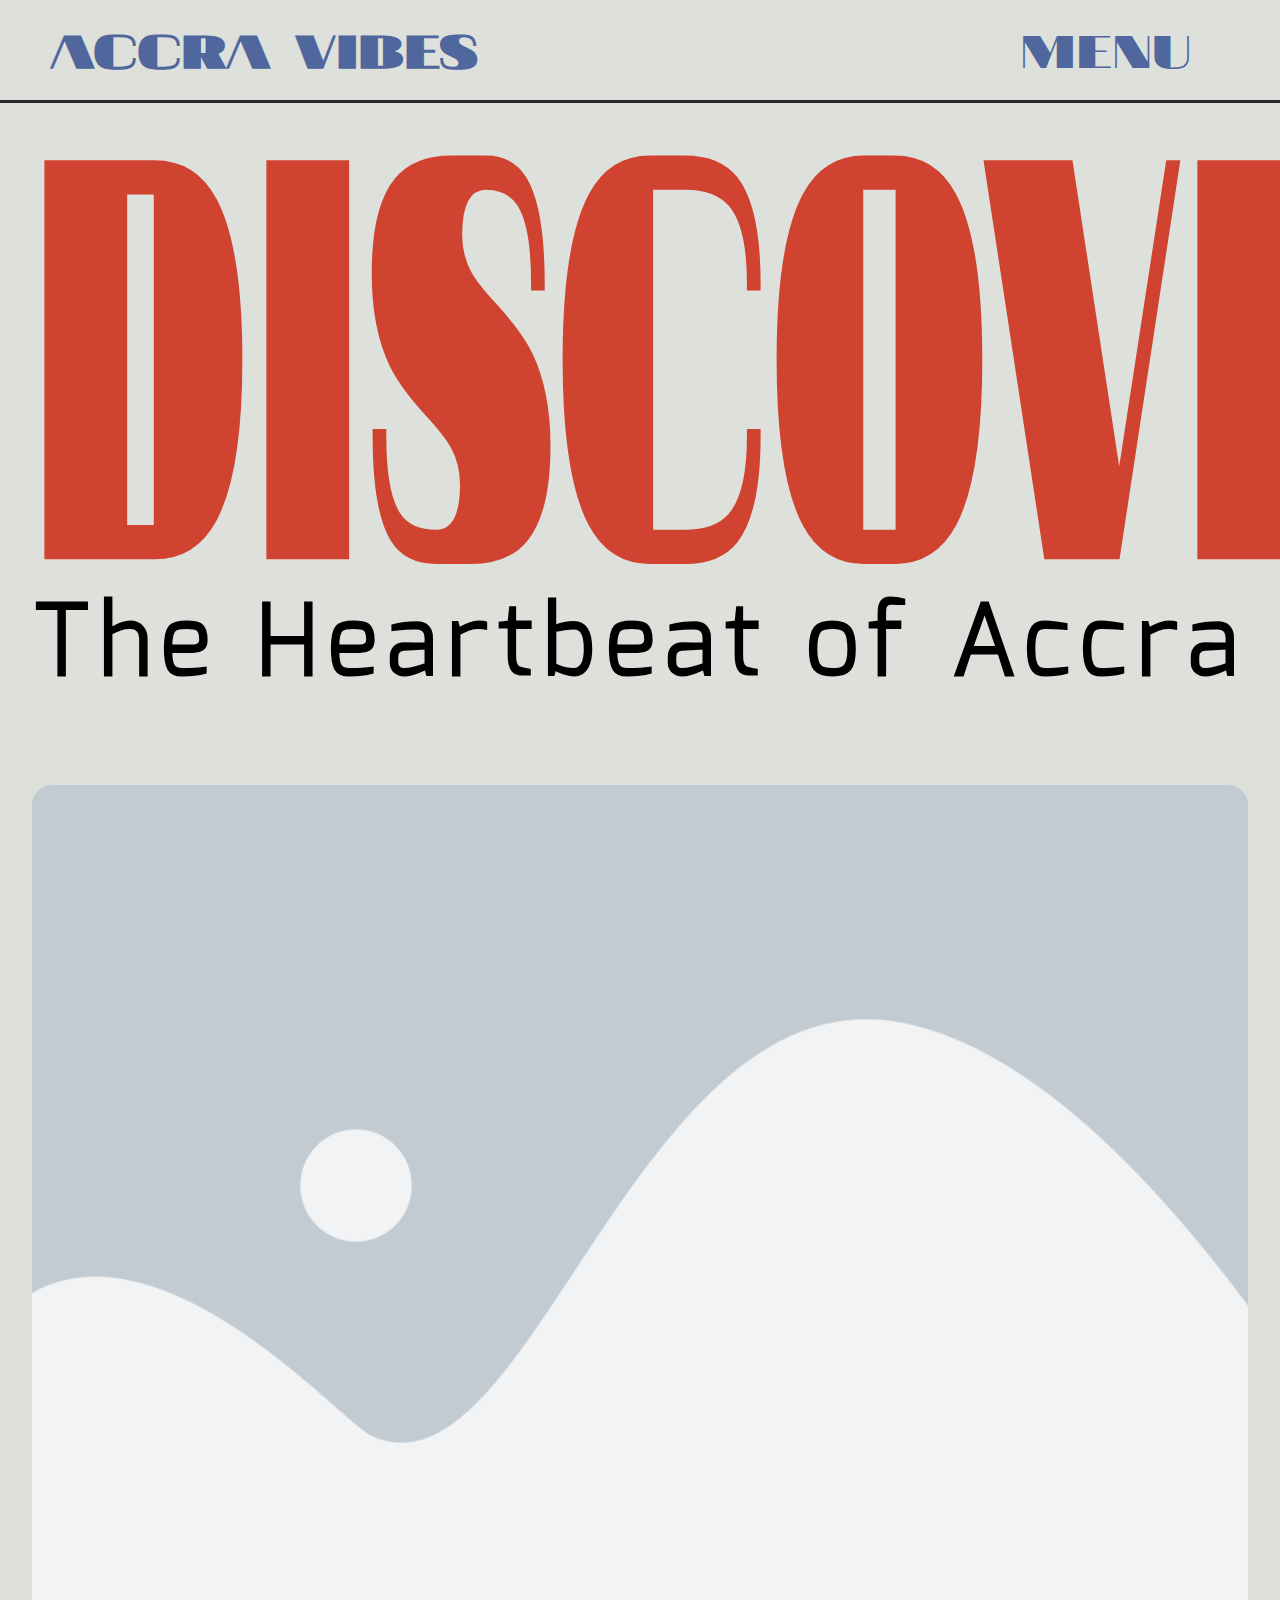
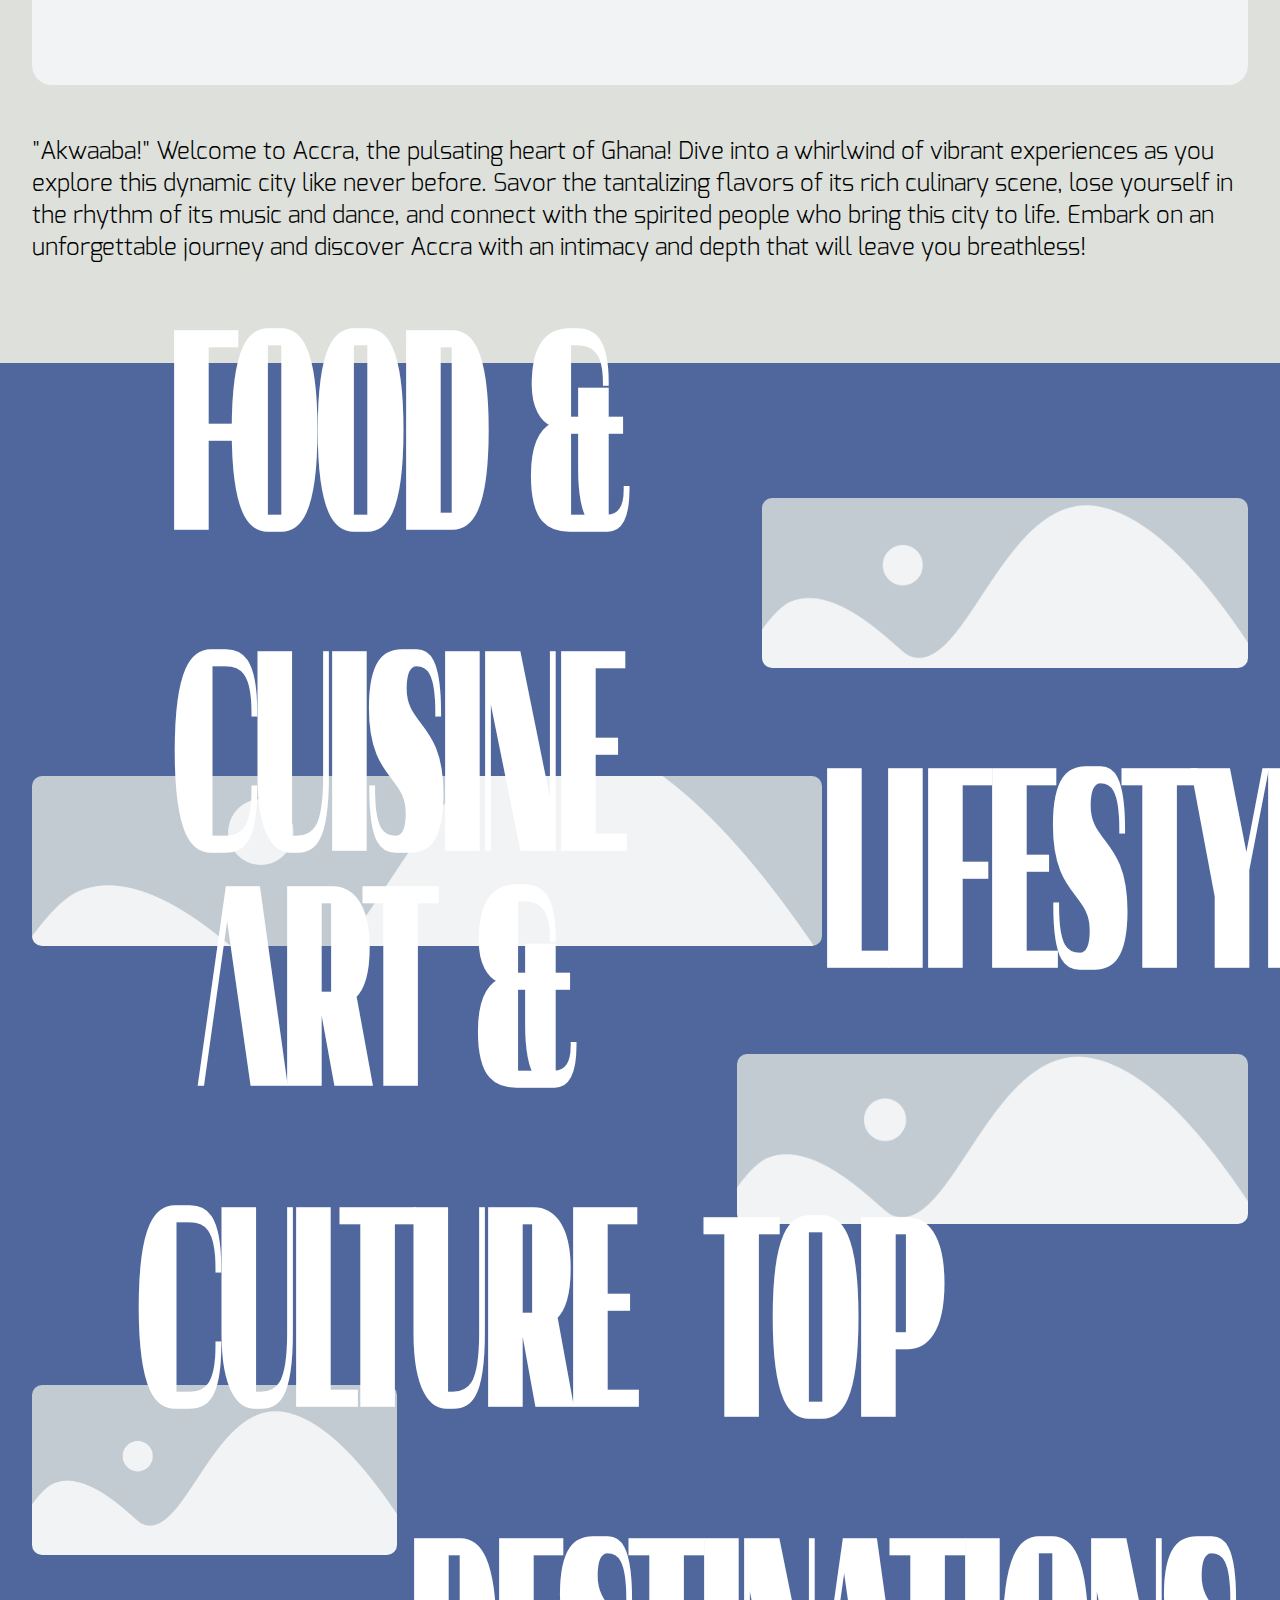
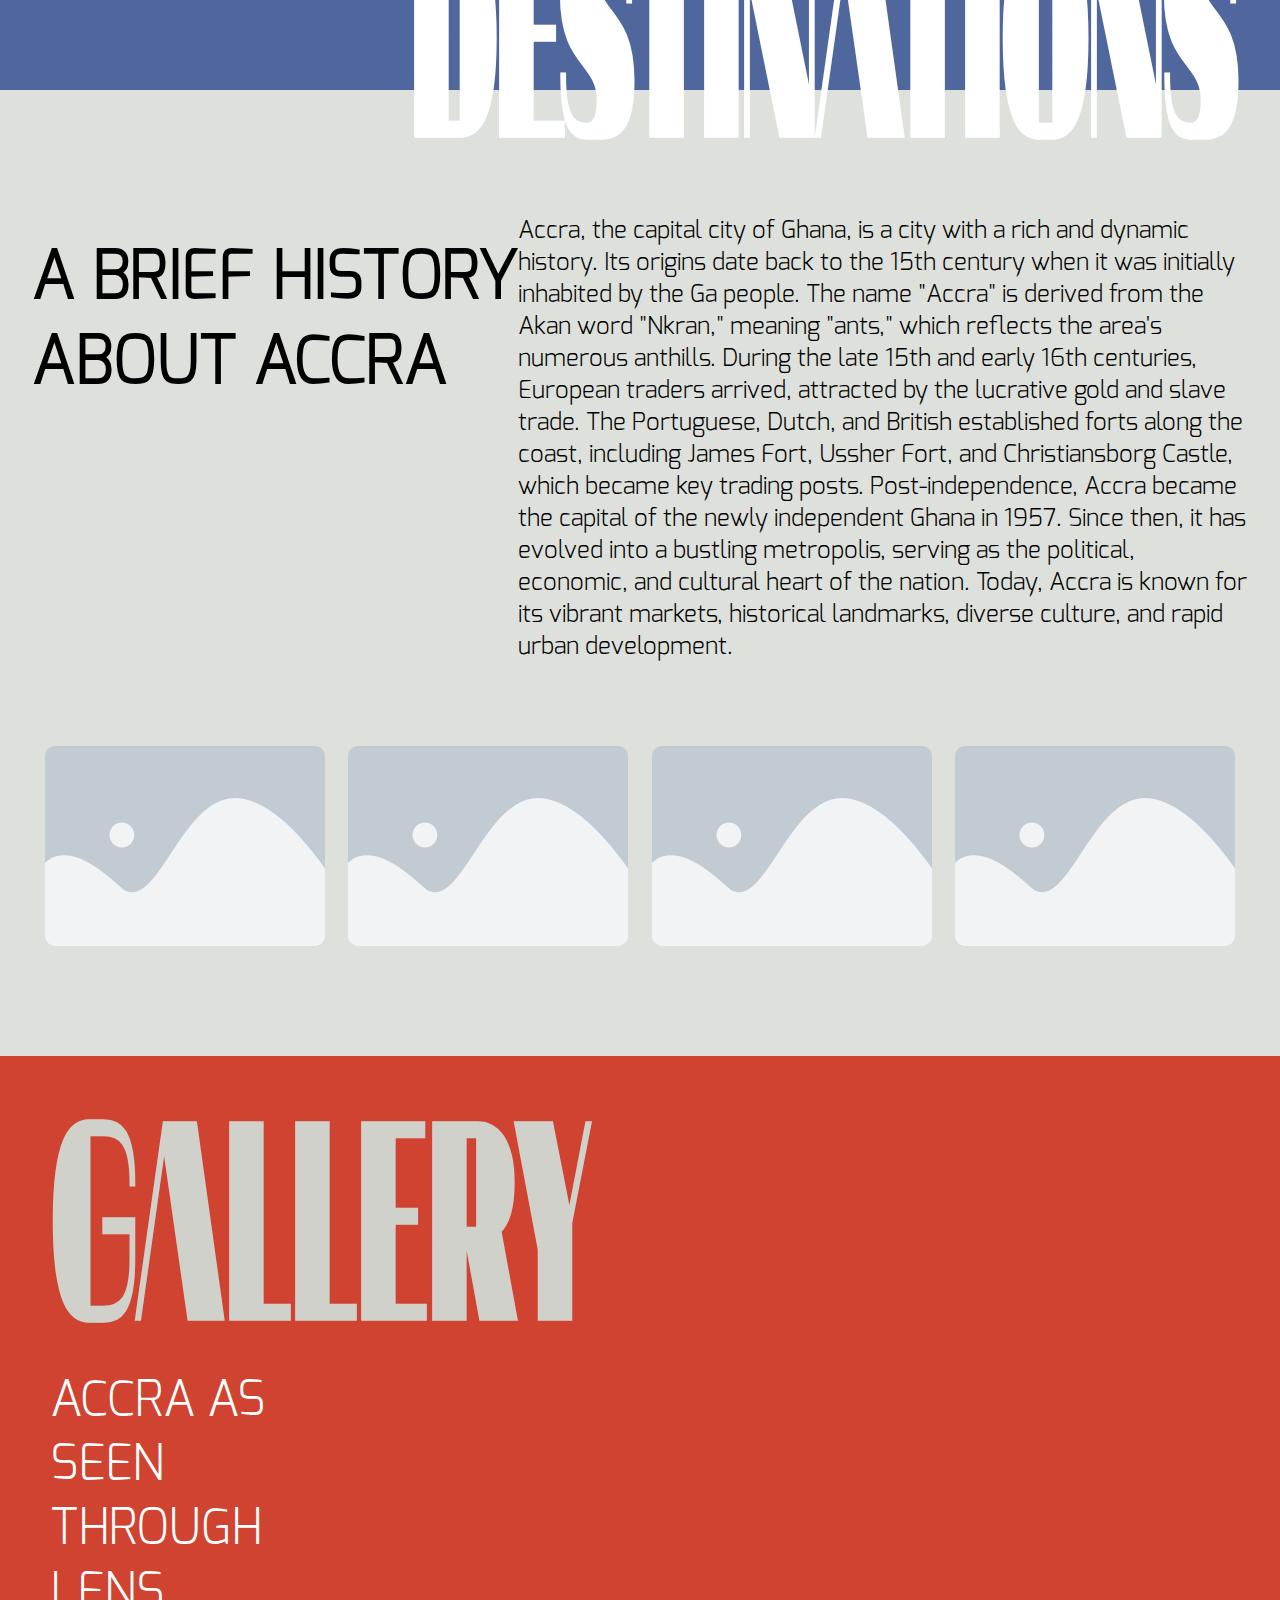
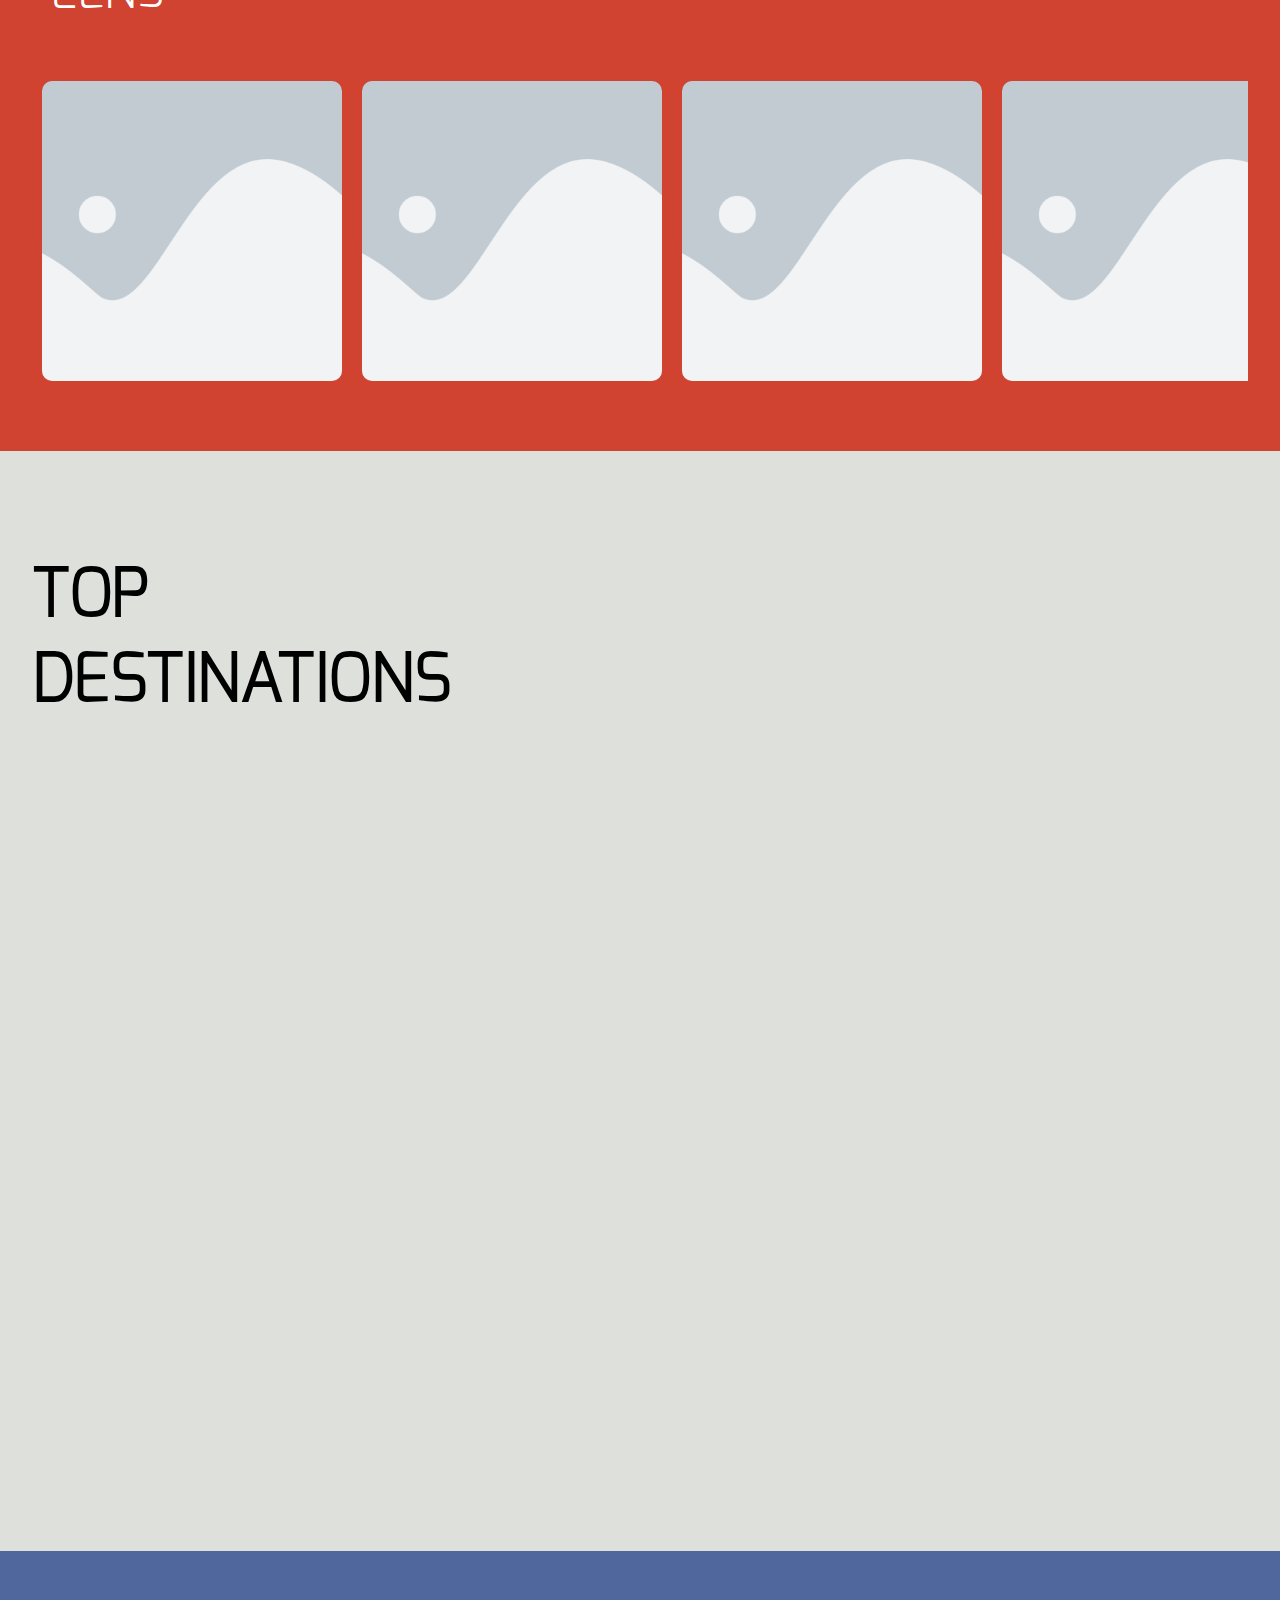
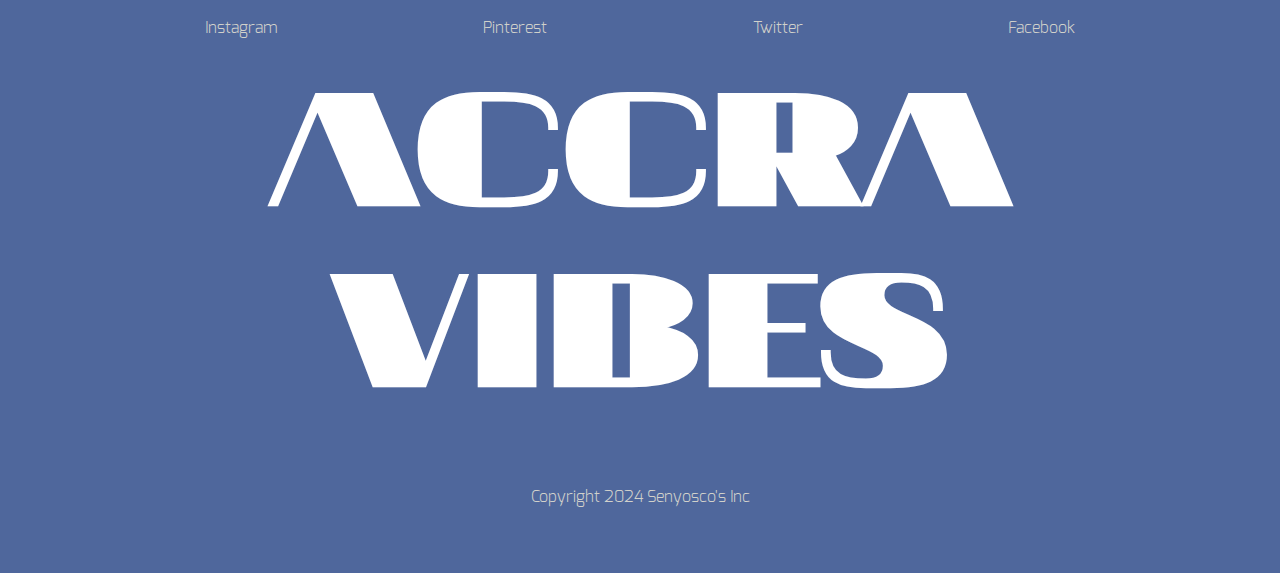
==== index.html @ 85231549 "Update index.html" ====
<!DOCTYPE html>
<html lang="en">
<head>
    <meta charset="UTF-8">
    <meta name="viewport" content="width=device-width, initial-scale=1.0">
    <!--Jquery CDN-->
    <script src="https://ajax.googleapis.com/ajax/libs/jquery/3.7.1/jquery.min.js"></script>
    <!--Flaticon CDN-->
    <link rel='stylesheet' href='https://cdn-uicons.flaticon.com/2.1.0/uicons-regular-straight/css/uicons-regular-straight.css'>
    <!--Stylesheet-->
    <link rel="stylesheet" href="stylesheet.css">
    <title>ACCRA VIBES</title>
</head>
<body>

    
    <!--Drop down menu-->
    <div id="menu">
        <button class="close-button" id="cancel"><i class="fi fi-rs-cross"></i></button>
        <button class="navigation">Home</button>
        <a href="explore.html"><button class="navigation">Explore</button></a>
        <button class="navigation">About</button>
        <button class="navigation">Contact</button>
    </div>

    <!--Jquery for drop down menu-->
    <script>
        $(document).ready(function() {
            $("#nav-button").click(
                function () {
                    $("#menu").slideDown(1000); // or toggle() if you prefer
                }
            );

            $("#cancel").click(
                function () {
                    $("#menu").slideUp(1000); // or toggle() if you prefer
                }
            );
        });
    </script>

<nav>
    <h1 class="logo">ACCRA VIBES</h1>
    <button class="nav-right" id="nav-button">MENU</button>
</nav>
<div class="hero">
    <h1 class="huge-text">DISCOVER</h1>
    <h2 class="semi-huge-text">The Heartbeat of Accra</h2>
    <div class="hero-img"></div>
    <div class="hero-text">
            <p class="subtitle">"Akwaaba!" Welcome to Accra, the pulsating heart of Ghana! Dive into a whirlwind of vibrant experiences as you explore this dynamic city like never before. Savor the tantalizing flavors of its rich culinary scene, lose yourself in the rhythm of its music and dance, and connect with the spirited people who bring this city to life. Embark on an unforgettable journey and discover Accra with an intimacy and depth that will leave you breathless!</p>
        </div>
    </div>

    <div class="explore">
        <div class="explore-row row-1">
            <h1 class="explore-huge-text">FOOD & CUISINE</h1> <img class="explore-img" src="placeholder.png">
        </div>
        <div class="explore-row row-2">
            <img class="explore-img" src="placeholder.png"> <h1 class="explore-huge-text">LIFESTYLE</h1>
        </div>
        <div class="explore-row row-3">
            <h1 class="explore-huge-text">ART & CULTURE</h1> <img class="explore-img" src="placeholder.png">
        </div>
        <div class="explore-row row-4">
            <img class="explore-img" src="placeholder.png"> <h1 class="explore-huge-text">TOP DESTINATIONS</h1> 
        </div>
    </div>

    <div class="history">
        <div class="history-text">
            <h1 class="heading">A BRIEF HISTORY ABOUT ACCRA</h1>
            <p class="subtitle">
                Accra, the capital city of Ghana, is a city with a rich 
                and dynamic history. Its origins date back to the 15th 
                century when it was initially inhabited by the Ga people. 
                The name "Accra" is derived from the Akan word "Nkran," 
                meaning "ants," which reflects the area's numerous anthills. 
                During the late 15th and early 16th centuries, European traders 
                arrived, attracted by the lucrative gold and slave trade. 
                The Portuguese, Dutch, and British established forts along 
                the coast, including James Fort, Ussher Fort, and Christiansborg 
                Castle, which became key trading posts. Post-independence, Accra 
                became the capital of the newly independent Ghana in 1957. Since 
                then, it has evolved into a bustling metropolis, serving as the 
                political, economic, and cultural heart of the nation. Today, 
                Accra is known for its vibrant markets, historical landmarks, 
                diverse culture, and rapid urban development.
            </p>
        </div>
        <div class="history-images">
            <img class="history-img" src="placeholder.png" alt="" data-aos="flip-left" data-aos-duration="1000">
            <img class="history-img" src="placeholder.png" alt="" data-aos="flip-left" data-aos-duration="2000">
            <img class="history-img" src="placeholder.png" alt="" data-aos="flip-left" data-aos-duration="2300">
            <img class="history-img" src="placeholder.png" alt="" data-aos="flip-left" data-aos-duration="2300">
        </div>
    </div>

   <div class="views">
        <h1 class="views-heading">GALLERY</h1>
        <p class="views-paragraph">ACCRA AS SEEN THROUGH LENS</p>
        <div class="gallery">
            <img src="placeholder.png" alt="">
            <img src="placeholder.png" alt="">
            <img src="placeholder.png" alt="">
            <img src="placeholder.png" alt="">
            <img src="placeholder.png" alt="">
            <img src="placeholder.png" alt="">
        </div>
    </div>

    <div class="destination-map">
        <h1 class="heading">TOP DESTINATIONS</h1>
        <div class="map">
            <iframe src="https://www.google.com/maps/d/u/0/embed?mid=1TTNLcLi59_zETh626_qP_9jJ_M2Rg9w&ehbc=2E312F&noprof=1" width="640" height="480"></iframe>
        </div>
   </div>

   <footer data-aos="fade-up" data-aos-duration="1500">
    <div class="footer-cluster">
        <p data-aos="fade-up" data-aos-duration="2000">Instagram</p>
        <p data-aos="fade-up" data-aos-duration="2500">Pinterest</p>
        <p data-aos="fade-up" data-aos-duration="3000">Twitter</p>
        <p data-aos="fade-up" data-aos-duration="3500">Facebook</p>
    </div>
    <h1 class="bold-text" data-aos="fade-up" data-aos-duration="1500">ACCRA VIBES</h1>
    <p class="rights">Copyright 2024 Senyosco's Inc</p>
</footer>
    
</body>
</html>
---- stylesheet.css ----
/*Scrollbar styling*/
body::-webkit-scrollbar {width: 15px; cursor: url("Images/hand-cursor.png"), auto;}
body::-webkit-scrollbar-track {background: none;}
body::-webkit-scrollbar-thumb {background: rgb(207, 67, 48); border-radius: 15px; border: none;}
body::-webkit-scrollbar-thumb:hover {background: rgb(40, 40, 40); border: none;}

/*Fonts*/
@font-face {font-family: "20db"; src: url("20db.otf");}
@font-face {font-family: "Exo-light"; src: url("Exo-Light.otf");}
@font-face {font-family: "Exo-extra-bold"; src: url("Exo-ExtraBold.otf");}

/*Media query for device max-width of 600px (Mobile devices)*/
@media screen and (max-width: 600px) {
    nav{
        height: 50px;
    }
    .nav-left, .nav-right{
        height: 40px;
        width: 100px;
        margin: 0px 20px;
        font-size: 1.5rem;
    }

    #menu{
        padding-top: 40%;
    }
    .close-button{
        font-size: 2rem;
    }
    .navigation{
        font-size: 3rem;
    }
    
    .huge-text{
        font-size: 2.8rem;
        margin: 100px auto;
        letter-spacing: -5px;
        transform: scaleY(5); /* Stretch vertically by 2 times */
        transform-origin: center; /* Keep transformation centered */
    }
    .hero-img{
        height: 400px;
    }
    .title{
        font-size: 3rem;
    }
    .subtitle{
        font-size: 1.2rem;
    }

    .heading{
        font-size: 2rem;
    }

    .explore-huge-text{
        font-size: 2rem;
        letter-spacing: -5px;
        transform: scaleY(1.5); /* Stretch vertically by 2 times */
        transform-origin: center; /* Keep transformation centered */
    }
    .row-1 .explore-huge-text{
        width: 40%;
    }
    .row-1 .explore-img{
        height: 100px;
        width: 60%;
    }
    .row-2 .explore-huge-text{
        width: 50%;
        letter-spacing: -5px;
        transform: scaleY(2.5); /* Stretch vertically by 2 times */
        transform-origin: center; /* Keep transformation centered */
    }
    .row-2 .explore-img{
        height: 70px;
        width: 50%;
    }
    
    .row-3 .explore-huge-text{
        width: 50%;
    }
    .row-3 .explore-img{
        height: 100px;
        width: 50%;
    }
    .row-4 .explore-huge-text{
        width: 70%;
        
    }
    .row-4 .explore-img{
        height: 120px;
        width: 30%;
    }

    .history-images{
        width: 100%;
    }
    .history-img{
        height: 100px;
        width: 150px;
        margin: 10px;
    }

    
    .views{
        margin: 50px auto;
    }
    .gallery img{
        height: 200px;
        width: 300px;
        margin: 10px;
    }
    .views-heading{
        font-size: 3rem;
        text-align: center;
        transform: scaleY(2);
        transform-origin: center;
    }
    .views-paragraph{
        width: 300px;
        margin: 30px auto;
        font-size: 1.5rem;
        font-family: "Exo-light";
        text-align: center;
    }

    .destination-map{
        height: 400px;
        margin: 0px auto;
    }
    iframe{
        height: 300px;
    }

    footer{    
        margin-top: 0px;
        padding-top: 20px;
        padding-bottom: 20px;
    }
    footer .bold-text{
        font-size: 2rem;
        margin-top: 0px;
    }
}

/*Media query for device width range of 601px to 1024px (Tablets)*/
@media screen and (min-width: 601px) and (max-width: 740px) {
    nav{
        height: 80px;
    }
    .nav-left, .nav-right{
        height: 50px;
        width: 200px;
        margin: 0px 20px;
        font-size: 2rem;
    }

    #menu{
        padding-top: 10px;
    }
    .close-button{
        font-size: 3rem;
    }
    .navigation{
        font-size: 3.5rem;
    }

    .huge-text{
        font-size: 4.5rem;
        margin: 80px auto;
        letter-spacing: -5px;
        transform: scaleY(3); /* Stretch vertically by 2 times */
        transform-origin: center; /* Keep transformation centered */
    }
    .hero-img{
        height: 600px;
    }
    .title{
        font-size: 2.5rem;
    }
    .subtitle{
        font-size: 1.2rem;
    }

    .heading{
        font-size: 2.5rem;
    }

    .explore-huge-text{
        font-size: 2.8rem;
        letter-spacing: -5px;
        transform: scaleY(3); /* Stretch vertically by 2 times */
        transform-origin: center; /* Keep transformation centered */
    }
    .row-1 .explore-huge-text{
        width: 65%;
    }
    .row-1 .explore-img{
        height: 100px;
        width: 35%;
    }
    .row-2 .explore-huge-text{
        width: 40%;
    }
    .row-2 .explore-img{
        height: 100px;
        width: 60%;
    }
    
    .row-3 .explore-huge-text{
        width: 65%;
    }
    .row-3 .explore-img{
        height: 100px;
        width: 35%;
    }
    .row-4 .explore-huge-text{
        width: 75%;
        
    }
    .row-4 .explore-img{
        height: 100px;
        width: 25%;
    }
    
    .history-images{
        width: 100%;
    }
    .history-img{
        height: 150px;
        width: 180px;
        margin: 10px;
    }

    .views{
        margin: 50px auto;
    }
    .gallery img{
        height: 150px;
        width: 250px;
        margin: 10px;
    }
    .views-heading{
        margin-left: 50px;
        font-size: 3rem;
        transform: scaleY(3);
        transform-origin: center;
    }
    .views-paragraph{
        width: 300px;
        margin-top: 50px;
        margin-left: 50px;
        font-size: 1.2rem;
        font-family: "Exo-light";
    }

    .destination-map{
        height: 400px;
        margin: 50px auto;
    }
    iframe{
        height: 300px;
    }

    footer{    
        margin-top: 0px;
        padding-top: 20px;
        padding-bottom: 20px;
    }
    footer .bold-text{
        font-size: 4rem;
        margin-top: 0px;
    }
}

/*Media query for device width range of 601px to 1024px (Tablets)*/
@media screen and (min-width: 741px) and (max-width: 1024px) {
    nav{
        height: 80px;
    }
    .logo{
        margin: 0px 20px;
        font-size: 2rem;
    }
    .nav-right{
        height: 50px;
        width: 200px;
        margin: 0px 20px;
        font-size: 2rem;
    }

    #menu{
        padding-top: 10%;
    }
    .close-button{
        font-size: 3rem;
    }
    .navigation{
        font-size: 3.5rem;
    }

    .hero{
        margin: 50px auto;
    }
    .huge-text{
        font-size: 7rem;
        margin: 80px auto;
        letter-spacing: -5px;
        transform: scaleY(3); /* Stretch vertically by 2 times */
        transform-origin: center; /* Keep transformation centered */
    }
    .semi-huge-text{
        font-size: 3.5rem;
        text-align: center;
        letter-spacing: 10px;
    }
    .hero-img{
        height: 600px;
    }
    .title{
        font-size: 3rem;
    }
    .subtitle{
        font-size: 1.3rem;
    }

    .container{
        height: 500px;
    }
    .views-heading, .heading{
        font-size: 3rem;
    }

    .explore-huge-text{
        font-size: 2rem;
        text-align: center;
        letter-spacing: -5px;
        transform: scaleY(5); /* Stretch vertically by 2 times */
        transform-origin: center; /* Keep transformation centered */
    }
    .row-1 .explore-huge-text{
        width: 39%;
    }
    .row-1 .explore-img{
        height: 120px;
        width: 61%;
    }
    .row-2 .explore-huge-text{
        width: 25%;
    }
    .row-2 .explore-img{
        height: 120px;
        width: 75%;
    }
    
    .row-3 .explore-huge-text{
        width: 40%;
    }
    .row-3 .explore-img{
        height: 120px;
        width: 60%;
    }
    .row-4 .explore-huge-text{
        width: 45%;
        
    }
    .row-4 .explore-img{
        height: 120px;
        width: 55%;
    }
    
    .heading{
        width: 50%;
        font-size: 3rem;
    }
    .history-text .subtitle{
        width: 50%;
    }
    
    .history-images{
        width: 100%;
        margin: 50px auto;
    }
    .history-img{
        height: 150px;
        width: 150px;
        margin: 2px;
    }

    .gallery img{
        height: 200px;
        width: 300px;
        margin: 10px;
    }
    .views-heading{
        margin-left: 50px;
        font-size: 5rem;
        transform: scaleY(3);
        transform-origin: center;
    }
    .views-paragraph{
        width: 300px;
        margin-top: 100px;
        margin-left: 50px;
        font-size: 2rem;
        font-family: "Exo-light";
    }

    .destination-map{
        height: 500px;
        margin: 50px auto;
    }
    iframe{
        height: 400px;
    }

    footer{    
        margin-top: 50px;
        padding-top: 30px;
        padding-bottom: 30px;
    }
    footer .bold-text{
        font-size: 5rem;
        margin-top: 0px;
        margin-bottom: 30px;
    }
}

@media screen and (min-width: 900px) and (max-width: 1024px) {
    .explore-huge-text{
        font-size: 3rem;
        text-align: center;
        letter-spacing: -5px;
        transform: scaleY(5); /* Stretch vertically by 2 times */
        transform-origin: center; /* Keep transformation centered */
    }
    .row-1 .explore-huge-text{
        width: 50%;
    }
    .row-1 .explore-img{
        height: 170px;
        width: 50%;
    }
    .row-2 .explore-huge-text{
        width: 30%;
    }
    .row-2 .explore-img{
        height: 170px;
        width: 70%;
    }
    
    .row-3 .explore-huge-text{
        width: 50%;
    }
    .row-3 .explore-img{
        height: 170px;
        width: 50%;
    }
    .row-4 .explore-huge-text{
        width: 57%;
        
    }
    .row-4 .explore-img{
        height: 170px;
        width: 43%;
    }
}

@media screen and (min-width: 910px) and (max-width: 912px) {
    .huge-text{
        font-size: 6rem;
        margin: 80px auto;
        letter-spacing: -5px;
        transform: scaleY(3); /* Stretch vertically by 2 times */
        transform-origin: center; /* Keep transformation centered */
    }

    .explore-huge-text{
        font-size: 2.5rem;
        text-align: center;
        letter-spacing: -5px;
        transform: scaleY(5); /* Stretch vertically by 2 times */
        transform-origin: center; /* Keep transformation centered */
    }
    .row-1 .explore-huge-text{
        width: 45%;
    }
    .row-1 .explore-img{
        height: 170px;
        width: 55%;
    }
    .row-2 .explore-huge-text{
        width: 30%;
    }
    .row-2 .explore-img{
        height: 170px;
        width: 70%;
    }
    
    .row-3 .explore-huge-text{
        width: 45%;
    }
    .row-3 .explore-img{
        height: 170px;
        width: 55%;
    }
    .row-4 .explore-huge-text{
        width: 50%;
        
    }
    .row-4 .explore-img{
        height: 170px;
        width: 50%;
    }
}

@media screen and (min-width: 1010px) and (max-width: 1030px) {
    .huge-text{
        margin: 110px auto;
        letter-spacing: 1px;
        transform: scaleY(3.5); /* Stretch vertically by 2 times */
        transform-origin: center; /* Keep transformation centered */
        font-size: 6rem;
    }
    
}

/*Media query for device max-width of 1025px (Laptops and larger screens)*/
@media screen and (min-width: 1025px) and (max-width: 1400px){
    nav{
        height: 100px;
    }
    .logo{
        margin: 0px 50px;
        font-size: 2.5rem;
    }
    .nav-right{
        height: 70px;
        width: 250px;
        margin: 0px 50px;
        font-size: 2.5rem;
    }

    #menu{
        padding-top: 50px;
    }
    .close-button{
        font-size: 4rem;
    }
    .navigation{
        font-size: 6rem;
    }

    .hero{
        margin: 100px auto;
    }
    .huge-text{
        margin: 110px auto;
        letter-spacing: 5px;
        transform: scaleY(2.5); /* Stretch vertically by 2 times */
        transform-origin: center; /* Keep transformation centered */
        font-size: 12rem;
    }
    .semi-huge-text{
        font-size: 6rem;
        text-align: center;
        letter-spacing: 10px;
    }
    .hero-img{
        height: 100vh;
    }
    .title{
        font-size: 4rem;
    }
    .subtitle{
        font-size: 1.5rem;
    }

    .views-heading{
        margin-left: 50px;
        font-size: 5rem;
        transform: scaleY(3);
        transform-origin: center;
    }
    .views-paragraph{
        width: 300px;
        margin-top: 100px;
        margin-left: 50px;
        font-size: 3rem;
        font-family: "Exo-light";
    }
    .explore-huge-text{
        font-size: 5rem;
        letter-spacing: -5px;
        transform: scaleY(3); /* Stretch vertically by 2 times */
        transform-origin: center; /* Keep transformation centered */
    }
    .row-1 .explore-huge-text{
        width: 60%;
    }
    .row-1 .explore-img{
        height: 170px;
        width: 40%;
    }
    .row-2 .explore-huge-text{
        width: 35%;
        
    }
    .row-2 .explore-img{
        height: 170px;
        width: 65%;
    }
    .row-3 .explore-huge-text{
        width: 58%;
    }
    .row-3 .explore-img{
        height: 170px;
        width: 42%;
    }
    .row-4 .explore-huge-text{
        width: 70%;
        
    }  
    .row-4 .explore-img{
        height: 170px;
        width: 30%;
    }
    
    .heading{
        width: 40%;
        font-size: 4rem;
    }
    .history-text .subtitle{
        width: 60%;
    }
    
    .history-images{
        width: 100%;
        margin: 50px auto;
    }
    .history-img{
        height: 200px;
        width: 280px;
        margin: 10px;
    }

    
    .views{
        margin: 100px auto;
    }
    .gallery img{
        height: 300px;
        width: 300px;
        margin: 10px;
    }

    .destination-map{
        height: 100vh;
        margin: 100px auto;
    }
    iframe{
        height: 90vh;
    }

    footer{    
        margin-top: 50px;
        padding-top: 50px;
        padding-bottom: 50px;
    }
    footer .bold-text{
        font-size: 8.5rem;
        margin-top: 0px;
        margin-bottom: 70px;
    }
}

/*General styling*/
body{
    max-width: 1400px;
    margin: 0px;
    cursor: url("cursor.png"), auto;
    font-family: 'Exo-light';
    background-color: rgb(221, 224, 219);
}

nav{
    width: 100%;
    display: flex;
    align-items: center;
    justify-content: space-between;
    border-bottom: 3px solid rgb(40, 40, 40);
}

.logo, .nav-right{
    background-color: transparent;
    border: none;
    border-radius: 10px;
    cursor: url("hand-cursor.png"), auto;
    font-family: "20db";
    color: rgb(79, 103, 156);
}

.nav-left:hover{
    background-color: rgb(40, 40, 40);
    color: white;
    transition: .7s;
}

.nav-right:hover{
    background-color: rgb(40, 40, 40);
    color: white;
    transition: .7s;
}

#menu{
    height: 100vh;
    width: 100%;
    background-color: rgb(207, 67, 48);
    display: none;
    position: fixed;
    top: 0px;
    z-index: 2;
}

.close-button{
    border: none;
    background-color: transparent;
    color: white;
    cursor: url("hand-cursor.png"), auto;
    position: absolute;
    top: 30px;
    left: 85%;
}

.navigation{
    width: 95%;
    margin: 10px auto;
    border: none;
    background-color: transparent;
    color: rgb(79, 103, 156);
    font-family: "20db";
}
.navigation:hover{
    cursor: url("right-arrow.png"), auto;
    color: white;
}

.hero{
    width: 95%;
}

.huge-text{
    font-family: "20db";
    text-align: center;
    color: rgb(207, 67, 48);
}

.hero-img{
    width: 100%;
    background-image: url("placeholder.png");
    background-attachment: local;
    background-size: cover;
    background-position: center;
    border-radius: 20px;
}

.hero-text{
    width: 100%;
    margin: 50px auto;
}

.title{
    font-family: "Exo-extra-bold";
}

.explore{
    width: 100%;
    margin: 100px auto;
    padding: 50px 0px;
    background-color: rgb(79, 103, 156);
}

.explore-row{
    width: 95%;
    margin: 10px auto;
    display: flex;
    align-items: center;
    justify-content: center;
}

.explore-img:hover{
    cursor: url("right-arrow.png"), auto;
    transform: scale(1.1);
    transition: 0.7s;
}


.history{
    width: 95%;
    margin: 100px auto;
}

.history-text{
    width: 100%;
    display: flex;
    flex-wrap: wrap;
    align-items: flex-start;
    justify-content: space-between;
}

.history-images{
    display: flex;
    flex-wrap: wrap;
    align-items: center;
    justify-content: space-evenly;
}

.history-img{
    object-fit: cover;
    border-radius: 10px;
}

.views{
    width: 100%;
    padding: 50px 0px;
    background-color: rgb(207, 67, 48);
}

.views-heading{
    color: rgb(209, 209, 203);
    font-family: "20db";
}

.views-paragraph{
    color: white;
}

.explore-huge-text{
    font-family: "20db";
    color: white;
    text-align: center;
}

.explore-img{
    border-radius: 10px;
    object-fit: cover;
}

.gallery{
    width: 95%;
    margin: 10px auto;
    display: flex;
    align-items: center;
    justify-content: space-evenly;
    overflow-x: scroll;
    white-space: nowrap;
}

.gallery::-webkit-scrollbar{
    display: none;
}

.gallery img{
    object-fit: cover;
    border-radius: 10px;
}

.destination-map{
    width: 95%;
}

.map{
    width: 100%;
}

iframe{
    width: 100%;
    border: none;
    border-radius: 15px;
}

footer{
    width: 100%;
    background-color: rgb(79, 103, 156);
    color: rgb(209, 209, 203);
}

.footer-cluster{
    display: flex;
    align-items: center;
    justify-content: space-evenly;
}
.rights{
    font-size: 1rem;
    text-align: center;
}
footer .bold-text{
    color: white;
    text-align: center;
    font-family: "20db";
}
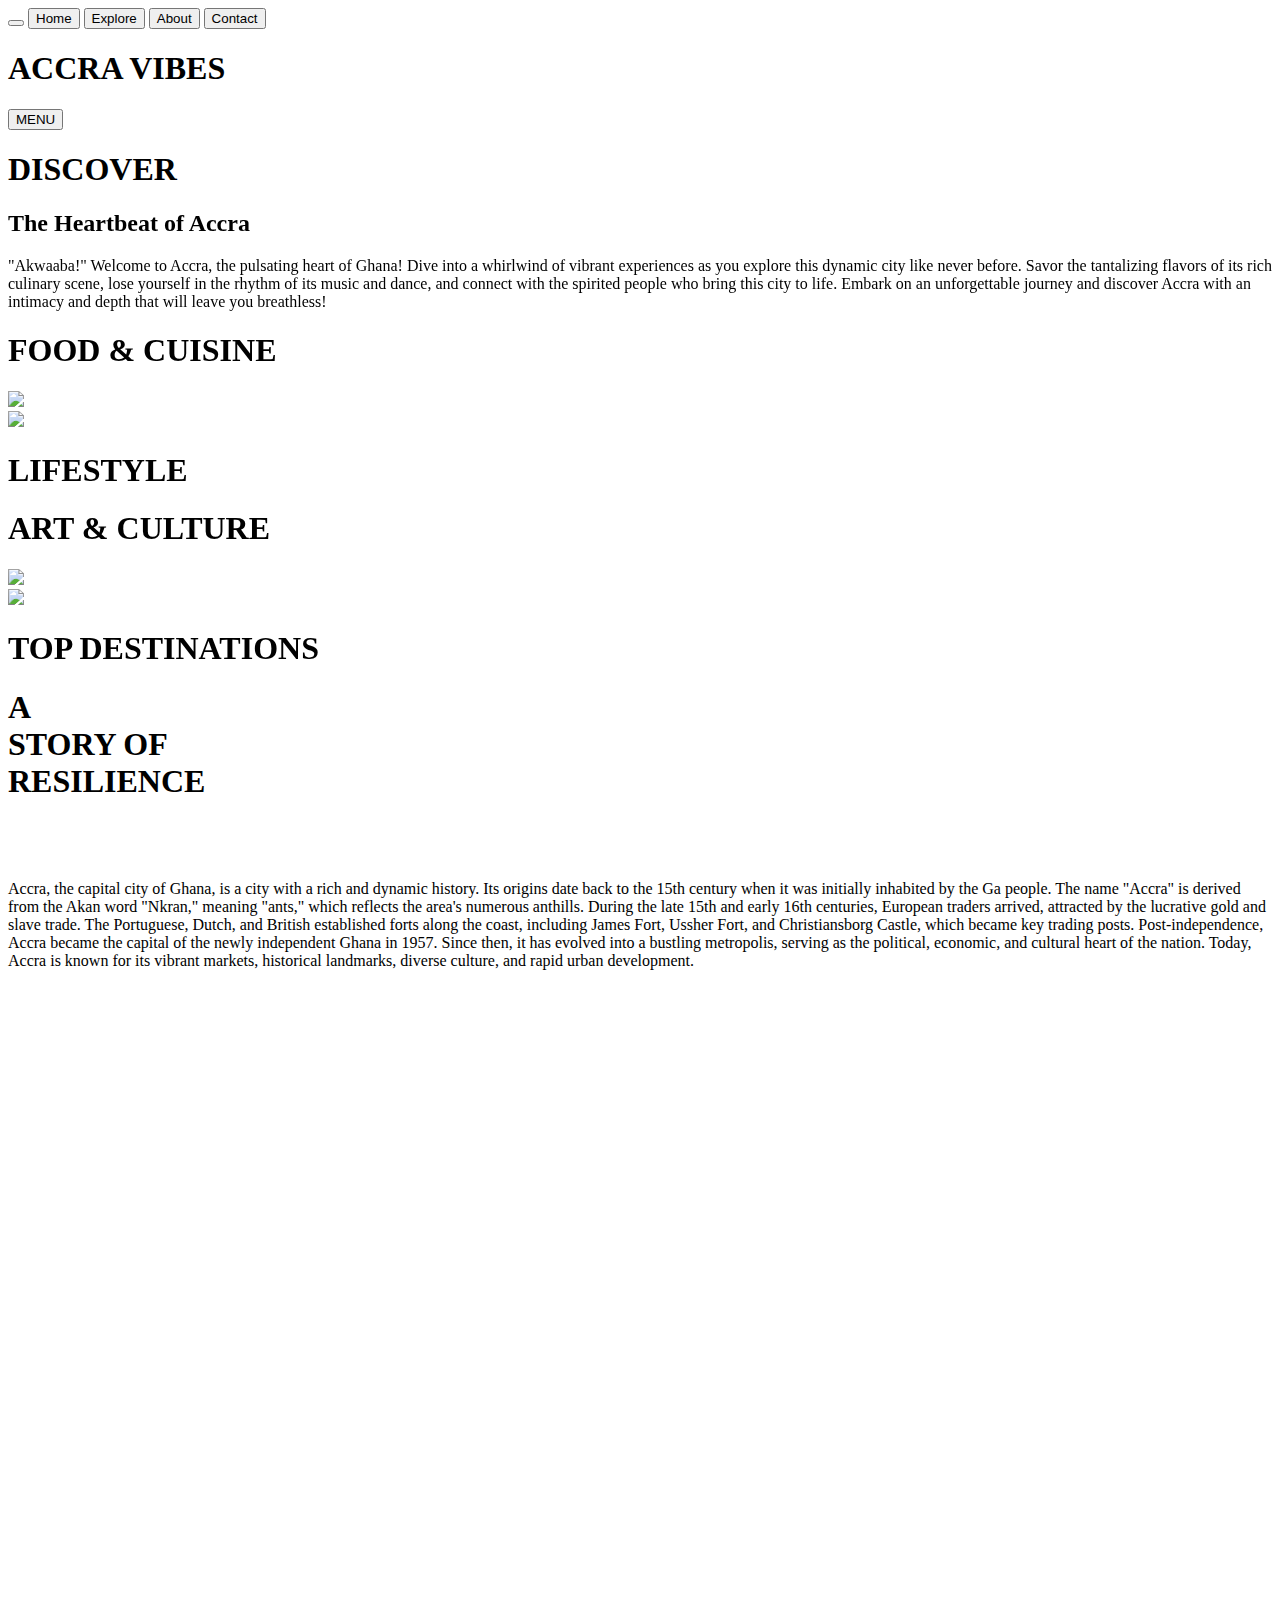
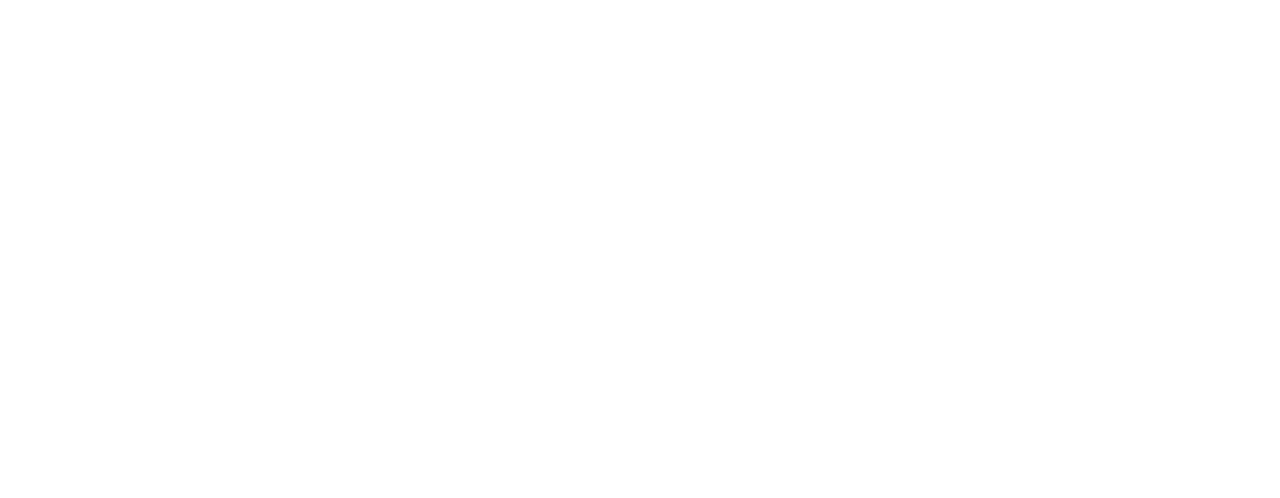
==== commit 8b1da004: "Update index.html" ====
--- a/index.html
+++ b/index.html
@@ -8,7 +8,10 @@
     <!--Flaticon CDN-->
     <link rel='stylesheet' href='https://cdn-uicons.flaticon.com/2.1.0/uicons-regular-straight/css/uicons-regular-straight.css'>
     <!--Stylesheet-->
-    <link rel="stylesheet" href="stylesheet.css">
+    <link rel="stylesheet" href="homepagestyling.css">
+    <!--Animate On Scroll CDN-->
+    <link href="https://unpkg.com/aos@2.3.1/dist/aos.css" rel="stylesheet">
+    <script src="https://unpkg.com/aos@2.3.1/dist/aos.js"></script>
     <title>ACCRA VIBES</title>
 </head>
 <body>
@@ -23,54 +26,41 @@
         <button class="navigation">Contact</button>
     </div>
 
-    <!--Jquery for drop down menu-->
-    <script>
-        $(document).ready(function() {
-            $("#nav-button").click(
-                function () {
-                    $("#menu").slideDown(1000); // or toggle() if you prefer
-                }
-            );
-
-            $("#cancel").click(
-                function () {
-                    $("#menu").slideUp(1000); // or toggle() if you prefer
-                }
-            );
-        });
-    </script>
-
 <nav>
     <h1 class="logo">ACCRA VIBES</h1>
     <button class="nav-right" id="nav-button">MENU</button>
 </nav>
 <div class="hero">
     <h1 class="huge-text">DISCOVER</h1>
-    <h2 class="semi-huge-text">The Heartbeat of Accra</h2>
-    <div class="hero-img"></div>
+    <h2 class="semi-huge-text" data-aos="fade-up" data-aos-duration="1500">The Heartbeat of Accra</h2>
+    <div class="hero-img" data-aos="zoom-in" data-aos-duration="2000"></div>
     <div class="hero-text">
-            <p class="subtitle">"Akwaaba!" Welcome to Accra, the pulsating heart of Ghana! Dive into a whirlwind of vibrant experiences as you explore this dynamic city like never before. Savor the tantalizing flavors of its rich culinary scene, lose yourself in the rhythm of its music and dance, and connect with the spirited people who bring this city to life. Embark on an unforgettable journey and discover Accra with an intimacy and depth that will leave you breathless!</p>
+            <p class="subtitle" data-aos="fade-up" data-aos-duration="2500">"Akwaaba!" Welcome to Accra, the pulsating heart of Ghana! Dive into a whirlwind of vibrant experiences as you explore this dynamic city like never before. Savor the tantalizing flavors of its rich culinary scene, lose yourself in the rhythm of its music and dance, and connect with the spirited people who bring this city to life. Embark on an unforgettable journey and discover Accra with an intimacy and depth that will leave you breathless!</p>
         </div>
     </div>
 
     <div class="explore">
         <div class="explore-row row-1">
-            <h1 class="explore-huge-text">FOOD & CUISINE</h1> <img class="explore-img" src="placeholder.png">
+            <h1 class="explore-huge-text" data-aos="zoom-out" data-aos-duration="1500">FOOD & CUISINE</h1> <img class="explore-img" src="Images/placeholder.png" data-aos="flip-right" data-aos-duration="1500">
         </div>
         <div class="explore-row row-2">
-            <img class="explore-img" src="placeholder.png"> <h1 class="explore-huge-text">LIFESTYLE</h1>
+            <img class="explore-img" src="Images/placeholder.png" data-aos="flip-left" data-aos-duration="1500"> <h1 class="explore-huge-text" data-aos="zoom-out" data-aos-duration="1500">LIFESTYLE</h1>
         </div>
         <div class="explore-row row-3">
-            <h1 class="explore-huge-text">ART & CULTURE</h1> <img class="explore-img" src="placeholder.png">
+            <h1 class="explore-huge-text" data-aos="zoom-out" data-aos-duration="1500">ART & CULTURE</h1> <img class="explore-img" src="Images/placeholder.png" data-aos="flip-right" data-aos-duration="1500">
         </div>
         <div class="explore-row row-4">
-            <img class="explore-img" src="placeholder.png"> <h1 class="explore-huge-text">TOP DESTINATIONS</h1> 
+            <img class="explore-img" src="Images/placeholder.png" data-aos="flip-left" data-aos-duration="1500"> <h1 class="explore-huge-text" data-aos="zoom-out" data-aos-duration="1500">TOP DESTINATIONS</h1> 
         </div>
     </div>
 
     <div class="history">
         <div class="history-text">
-            <h1 class="heading">A BRIEF HISTORY ABOUT ACCRA</h1>
+            <h1 class="heading">A <br> STORY OF <br> RESILIENCE</h1>
+            <div class="history-expandable" data-aos="fade-up" data-aos-duration="1500">
+                <i class="fi fi-rs-arrow-up-right-and-arrow-down-left-from-center" data-aos="zoom-in" data-aos-duration="1500"></i>
+                <h1 data-aos="fade-up" data-aos-duration="1500">Read History</h1>
+            </div>
             <p class="subtitle">
                 Accra, the capital city of Ghana, is a city with a rich 
                 and dynamic history. Its origins date back to the 15th 
@@ -90,29 +80,29 @@
             </p>
         </div>
         <div class="history-images">
-            <img class="history-img" src="placeholder.png" alt="" data-aos="flip-left" data-aos-duration="1000">
-            <img class="history-img" src="placeholder.png" alt="" data-aos="flip-left" data-aos-duration="2000">
-            <img class="history-img" src="placeholder.png" alt="" data-aos="flip-left" data-aos-duration="2300">
-            <img class="history-img" src="placeholder.png" alt="" data-aos="flip-left" data-aos-duration="2300">
+            <img class="history-img" src="Images/placeholder.png" alt="" data-aos="flip-left" data-aos-duration="1000">
+            <img class="history-img" src="Images/placeholder.png" alt="" data-aos="flip-left" data-aos-duration="2000">
+            <img class="history-img" src="Images/placeholder.png" alt="" data-aos="flip-left" data-aos-duration="2300">
+            <img class="history-img" src="Images/placeholder.png" alt="" data-aos="flip-left" data-aos-duration="2300">
         </div>
     </div>
 
-   <div class="views">
+   <div class="views" data-aos="fade-up" data-aos-duration="1500">
         <h1 class="views-heading">GALLERY</h1>
-        <p class="views-paragraph">ACCRA AS SEEN THROUGH LENS</p>
+        <p class="views-paragraph" data-aos="zoom-in" data-aos-duration="1500">ACCRA AS SEEN THROUGH LENS</p>
         <div class="gallery">
-            <img src="placeholder.png" alt="">
-            <img src="placeholder.png" alt="">
-            <img src="placeholder.png" alt="">
-            <img src="placeholder.png" alt="">
-            <img src="placeholder.png" alt="">
-            <img src="placeholder.png" alt="">
+            <img src="Images/placeholder.png" alt="" data-aos="flip-left" data-aos-duration="2000">
+            <img src="Images/placeholder.png" alt="" data-aos="flip-left" data-aos-duration="2000">
+            <img src="Images/placeholder.png" alt="" data-aos="flip-left" data-aos-duration="2000">
+            <img src="Images/placeholder.png" alt="" data-aos="flip-left" data-aos-duration="2000">
+            <img src="Images/placeholder.png" alt="" data-aos="flip-left" data-aos-duration="2000">
+            <img src="Images/placeholder.png" alt="" data-aos="flip-left" data-aos-duration="2000">
         </div>
     </div>
 
-    <div class="destination-map">
+    <div class="destination-map" data-aos="fade-up" data-aos-duration="2300">
         <h1 class="heading">TOP DESTINATIONS</h1>
-        <div class="map">
+        <div class="map" data-aos="zoom-in" data-aos-duration="2300">
             <iframe src="https://www.google.com/maps/d/u/0/embed?mid=1TTNLcLi59_zETh626_qP_9jJ_M2Rg9w&ehbc=2E312F&noprof=1" width="640" height="480"></iframe>
         </div>
    </div>
@@ -122,11 +112,32 @@
         <p data-aos="fade-up" data-aos-duration="2000">Instagram</p>
         <p data-aos="fade-up" data-aos-duration="2500">Pinterest</p>
         <p data-aos="fade-up" data-aos-duration="3000">Twitter</p>
-        <p data-aos="fade-up" data-aos-duration="3500">Facebook</p>
+        <p data-aos="fade-up" data-aos-duration="3000">Facebook</p>
     </div>
     <h1 class="bold-text" data-aos="fade-up" data-aos-duration="1500">ACCRA VIBES</h1>
     <p class="rights">Copyright 2024 Senyosco's Inc</p>
 </footer>
     
+<!--Jquery for drop down menu-->
+<script>
+    $(document).ready(function() {
+        $("#nav-button").click(
+            function () {
+                $("#menu").slideDown(1000); // or toggle() if you prefer
+            }
+        );
+
+        $("#cancel").click(
+            function () {
+                $("#menu").slideUp(1000); // or toggle() if you prefer
+            }
+        );
+    });
+</script>
+
+<!--AOS Script-->
+<script>
+    AOS.init();
+  </script>
 </body>
 </html>
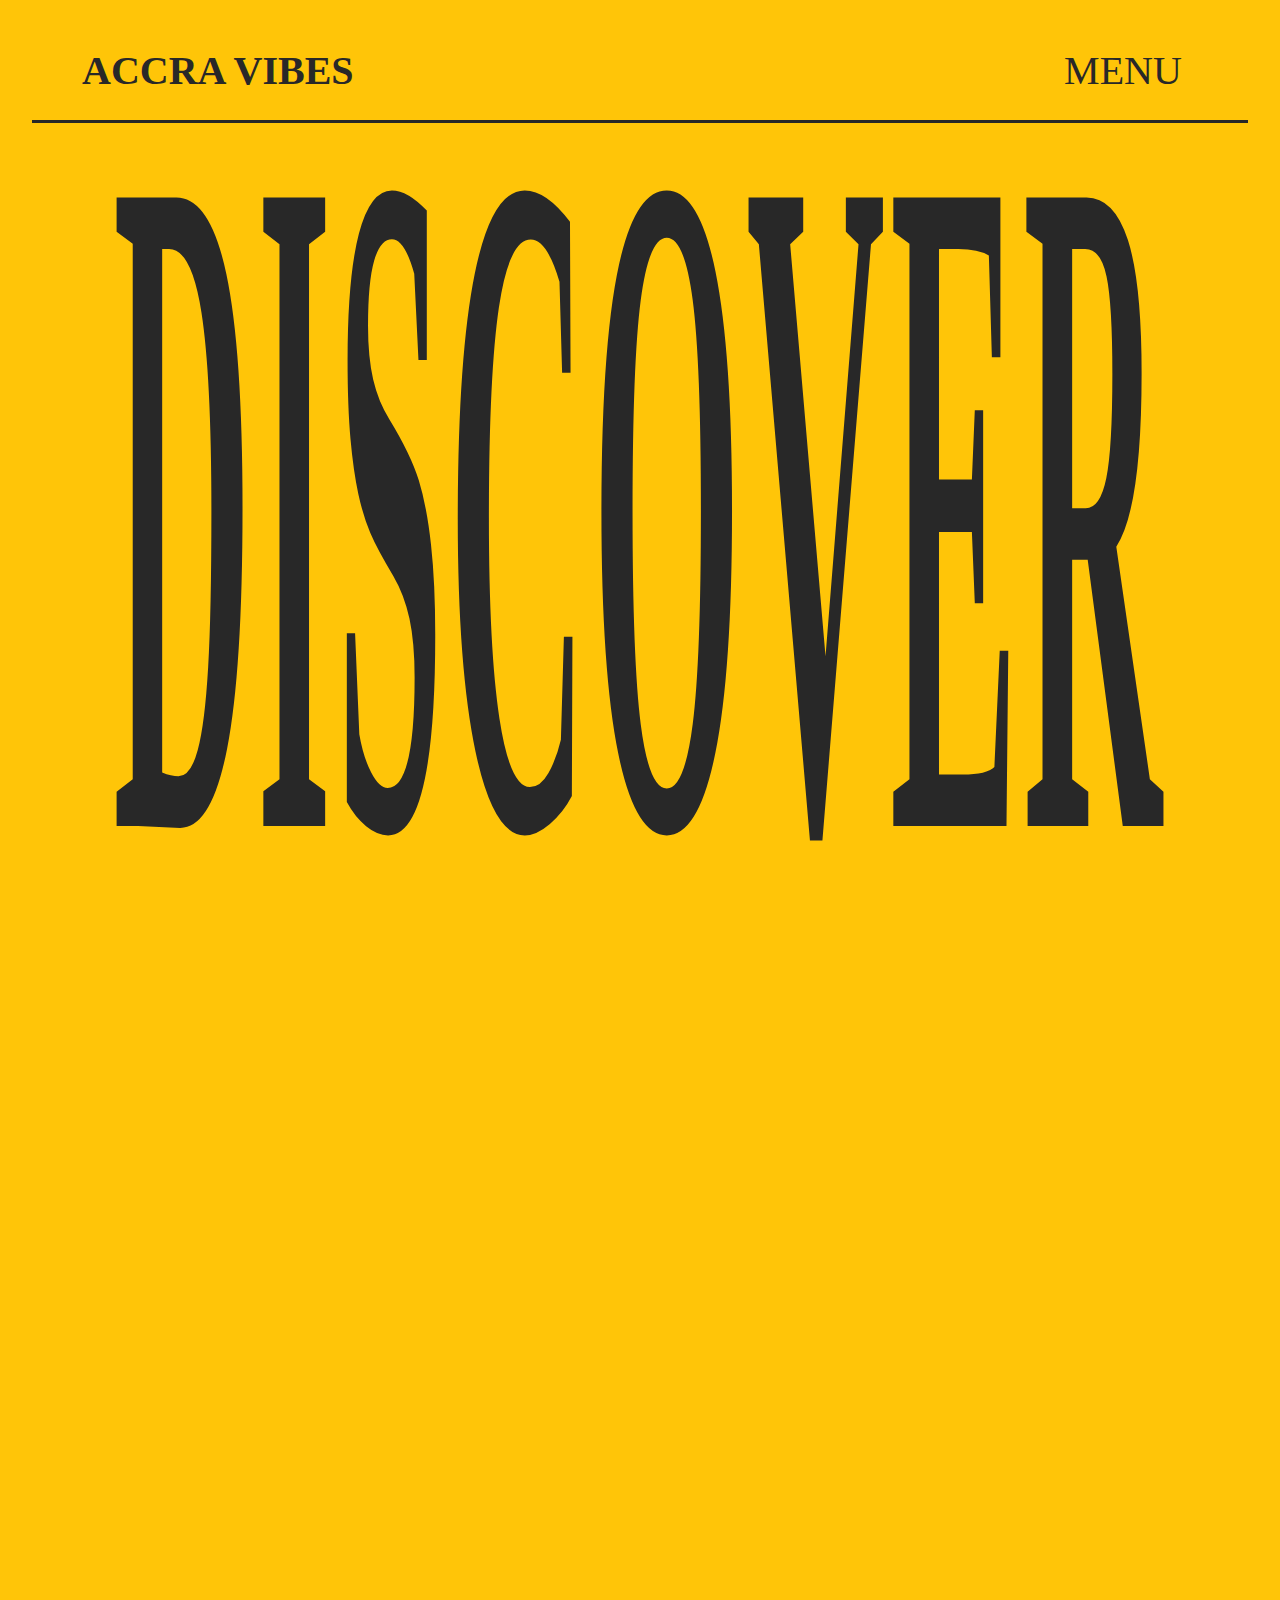
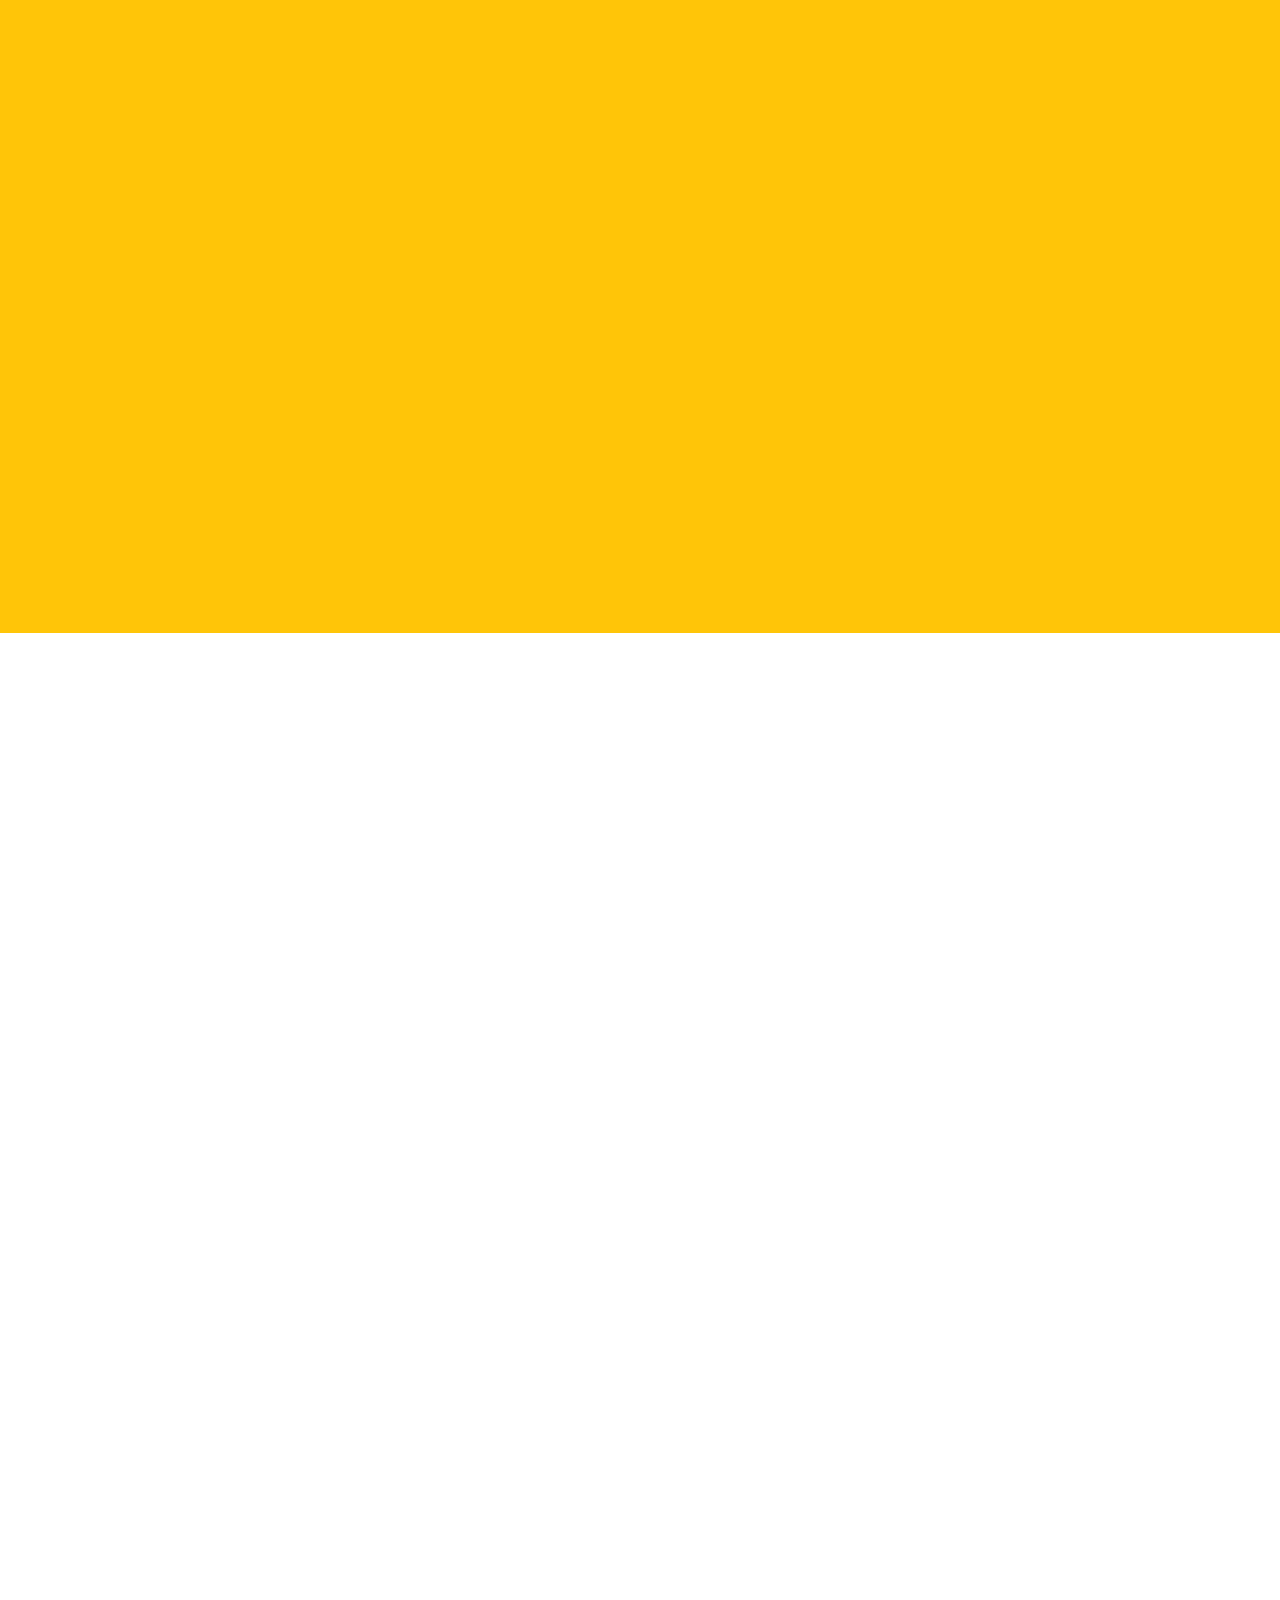
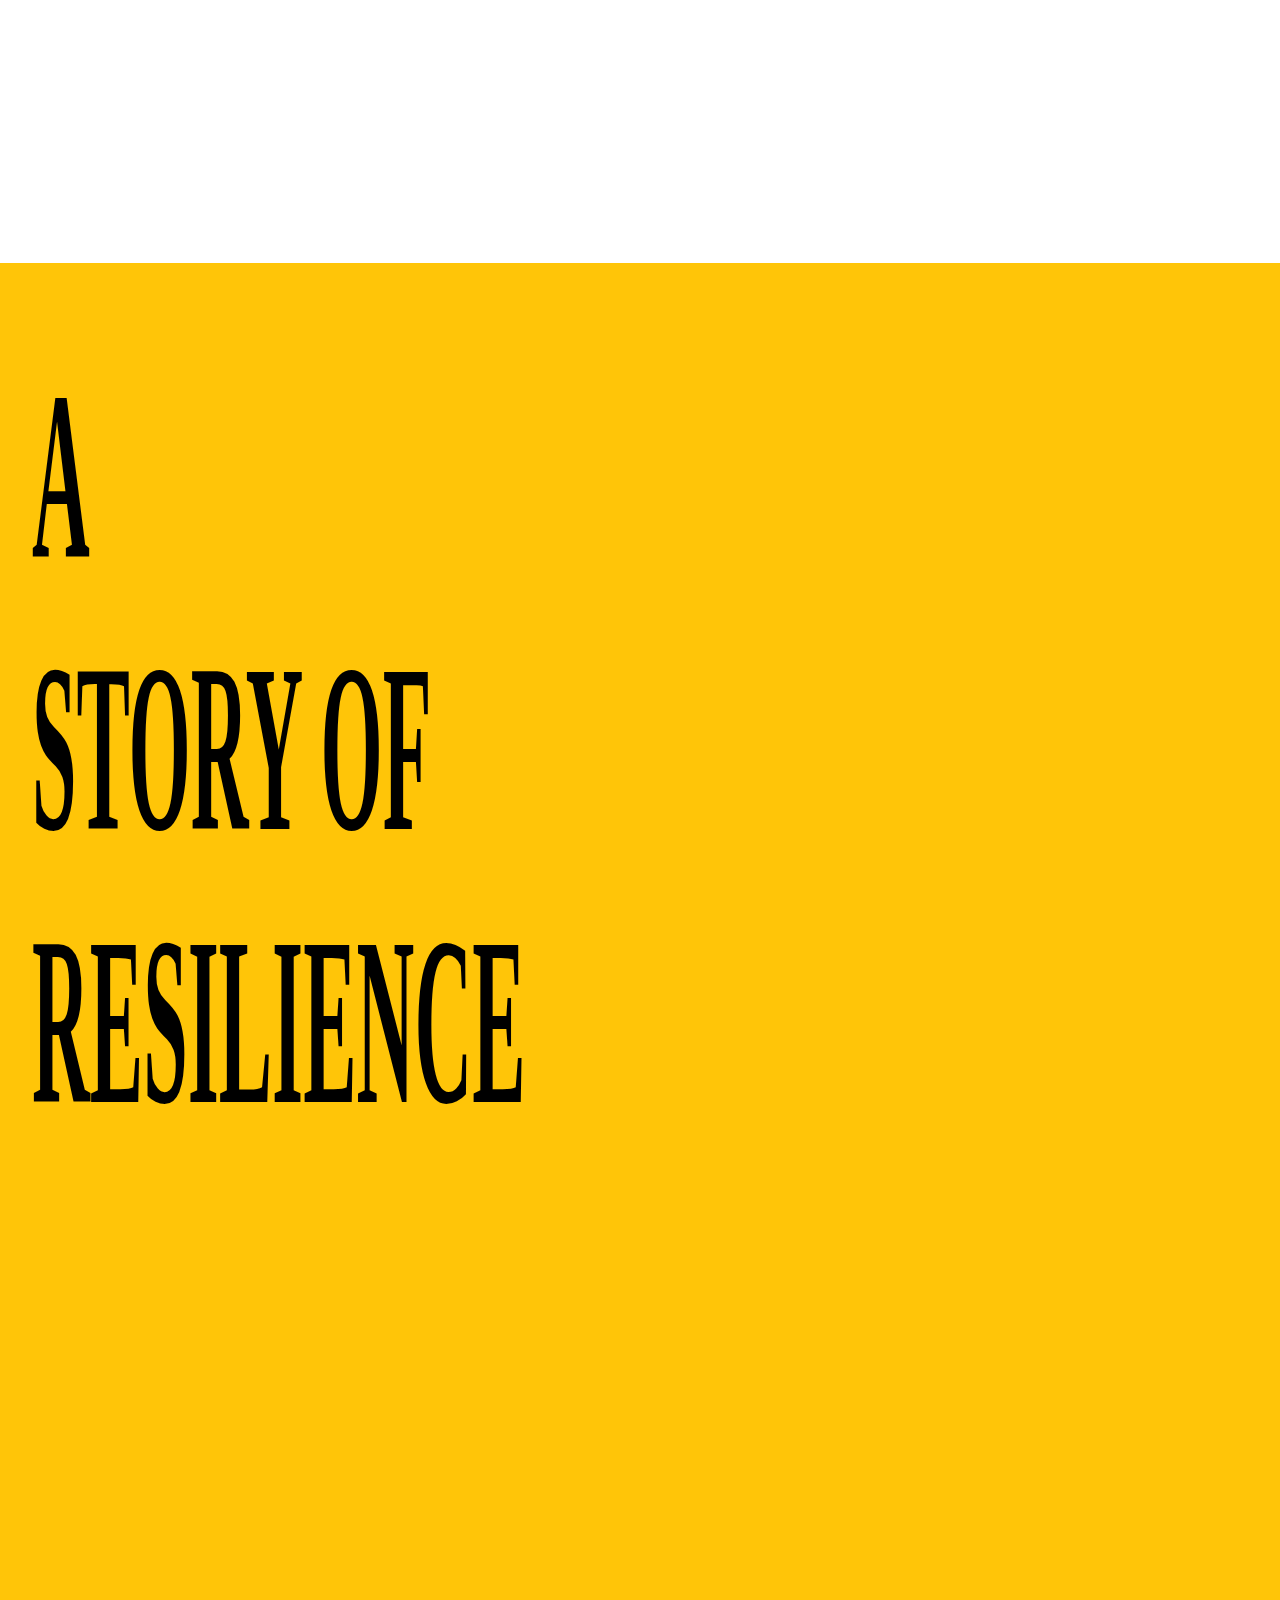
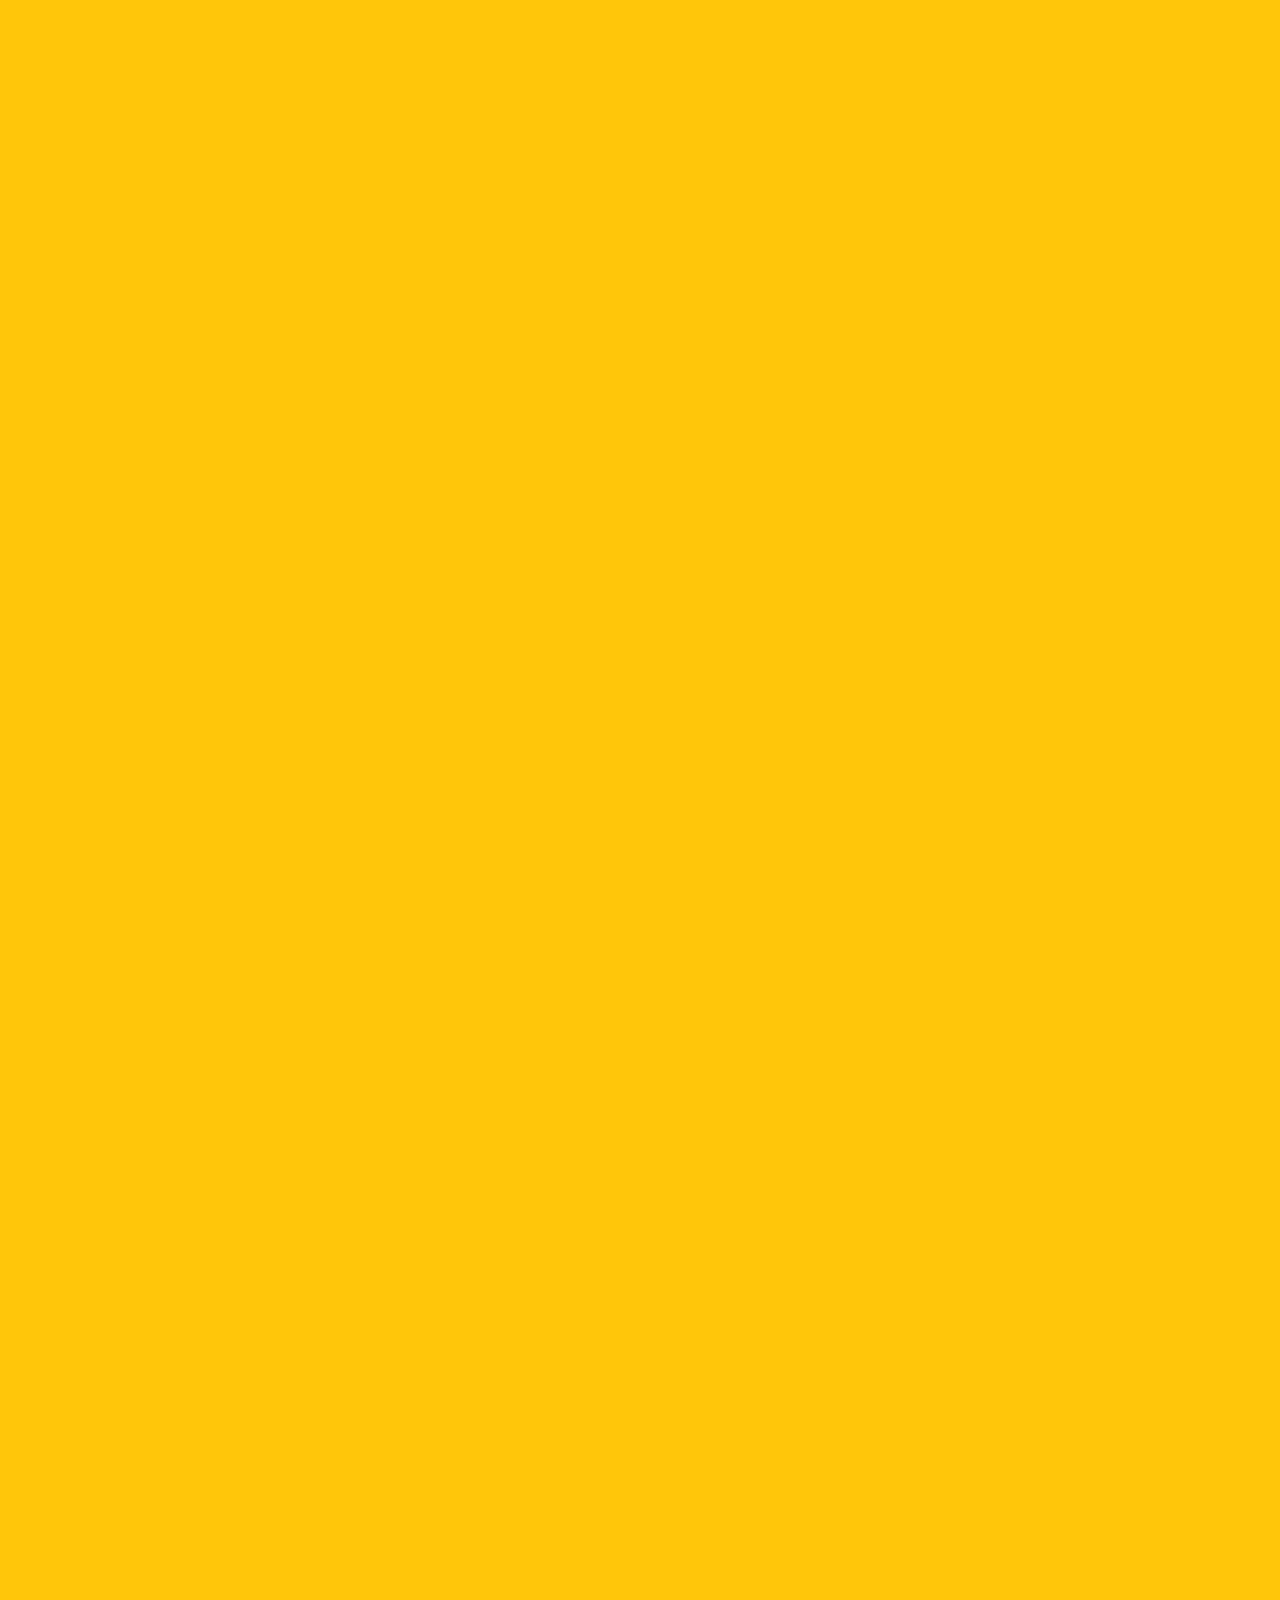
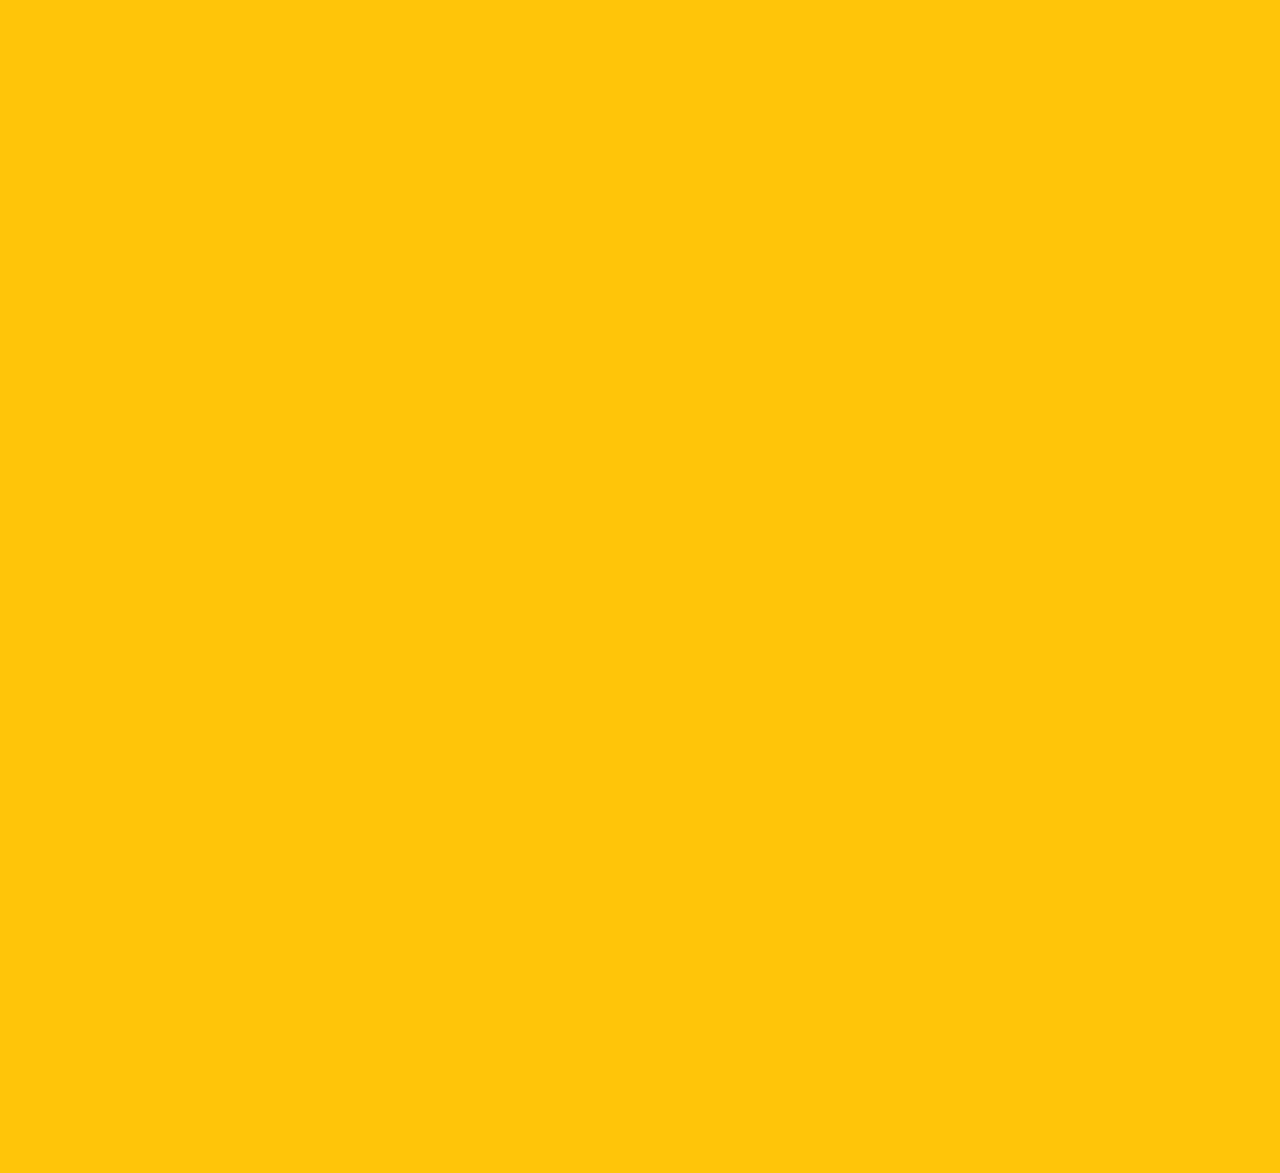
==== commit 1894d8fb: "Update index.html" ====
--- a/index.html
+++ b/index.html
@@ -8,7 +8,7 @@
     <!--Flaticon CDN-->
     <link rel='stylesheet' href='https://cdn-uicons.flaticon.com/2.1.0/uicons-regular-straight/css/uicons-regular-straight.css'>
     <!--Stylesheet-->
-    <link rel="stylesheet" href="homepagestyling.css">
+    <link rel="stylesheet" href="stylesheet.css">
     <!--Animate On Scroll CDN-->
     <link href="https://unpkg.com/aos@2.3.1/dist/aos.css" rel="stylesheet">
     <script src="https://unpkg.com/aos@2.3.1/dist/aos.js"></script>
@@ -41,16 +41,16 @@
 
     <div class="explore">
         <div class="explore-row row-1">
-            <h1 class="explore-huge-text" data-aos="zoom-out" data-aos-duration="1500">FOOD & CUISINE</h1> <img class="explore-img" src="Images/placeholder.png" data-aos="flip-right" data-aos-duration="1500">
+            <h1 class="explore-huge-text" data-aos="zoom-out" data-aos-duration="1500">FOOD & CUISINE</h1> <img class="explore-img" src="placeholder.png" data-aos="flip-right" data-aos-duration="1500">
         </div>
         <div class="explore-row row-2">
-            <img class="explore-img" src="Images/placeholder.png" data-aos="flip-left" data-aos-duration="1500"> <h1 class="explore-huge-text" data-aos="zoom-out" data-aos-duration="1500">LIFESTYLE</h1>
+            <img class="explore-img" src="placeholder.png" data-aos="flip-left" data-aos-duration="1500"> <h1 class="explore-huge-text" data-aos="zoom-out" data-aos-duration="1500">LIFESTYLE</h1>
         </div>
         <div class="explore-row row-3">
-            <h1 class="explore-huge-text" data-aos="zoom-out" data-aos-duration="1500">ART & CULTURE</h1> <img class="explore-img" src="Images/placeholder.png" data-aos="flip-right" data-aos-duration="1500">
+            <h1 class="explore-huge-text" data-aos="zoom-out" data-aos-duration="1500">ART & CULTURE</h1> <img class="explore-img" src="placeholder.png" data-aos="flip-right" data-aos-duration="1500">
         </div>
         <div class="explore-row row-4">
-            <img class="explore-img" src="Images/placeholder.png" data-aos="flip-left" data-aos-duration="1500"> <h1 class="explore-huge-text" data-aos="zoom-out" data-aos-duration="1500">TOP DESTINATIONS</h1> 
+            <img class="explore-img" src="placeholder.png" data-aos="flip-left" data-aos-duration="1500"> <h1 class="explore-huge-text" data-aos="zoom-out" data-aos-duration="1500">TOP DESTINATIONS</h1> 
         </div>
     </div>
 
@@ -80,10 +80,10 @@
             </p>
         </div>
         <div class="history-images">
-            <img class="history-img" src="Images/placeholder.png" alt="" data-aos="flip-left" data-aos-duration="1000">
-            <img class="history-img" src="Images/placeholder.png" alt="" data-aos="flip-left" data-aos-duration="2000">
-            <img class="history-img" src="Images/placeholder.png" alt="" data-aos="flip-left" data-aos-duration="2300">
-            <img class="history-img" src="Images/placeholder.png" alt="" data-aos="flip-left" data-aos-duration="2300">
+            <img class="history-img" src="placeholder.png" alt="" data-aos="flip-left" data-aos-duration="1000">
+            <img class="history-img" src="placeholder.png" alt="" data-aos="flip-left" data-aos-duration="2000">
+            <img class="history-img" src="placeholder.png" alt="" data-aos="flip-left" data-aos-duration="2300">
+            <img class="history-img" src="placeholder.png" alt="" data-aos="flip-left" data-aos-duration="2300">
         </div>
     </div>
 
@@ -91,12 +91,12 @@
         <h1 class="views-heading">GALLERY</h1>
         <p class="views-paragraph" data-aos="zoom-in" data-aos-duration="1500">ACCRA AS SEEN THROUGH LENS</p>
         <div class="gallery">
-            <img src="Images/placeholder.png" alt="" data-aos="flip-left" data-aos-duration="2000">
-            <img src="Images/placeholder.png" alt="" data-aos="flip-left" data-aos-duration="2000">
-            <img src="Images/placeholder.png" alt="" data-aos="flip-left" data-aos-duration="2000">
-            <img src="Images/placeholder.png" alt="" data-aos="flip-left" data-aos-duration="2000">
-            <img src="Images/placeholder.png" alt="" data-aos="flip-left" data-aos-duration="2000">
-            <img src="Images/placeholder.png" alt="" data-aos="flip-left" data-aos-duration="2000">
+            <img src="placeholder.png" alt="" data-aos="flip-left" data-aos-duration="2000">
+            <img src="placeholder.png" alt="" data-aos="flip-left" data-aos-duration="2000">
+            <img src="placeholder.png" alt="" data-aos="flip-left" data-aos-duration="2000">
+            <img src="placeholder.png" alt="" data-aos="flip-left" data-aos-duration="2000">
+            <img src="placeholder.png" alt="" data-aos="flip-left" data-aos-duration="2000">
+            <img src="placeholder.png" alt="" data-aos="flip-left" data-aos-duration="2000">
         </div>
     </div>
 
--- a/stylesheet.css
+++ b/stylesheet.css
@@ -0,0 +1,1246 @@
+
+/*Scrollbar styling*/
+body::-webkit-scrollbar {width: 15px; cursor: url("Images/hand-cursor.png"), auto;}
+body::-webkit-scrollbar-track {background: none;}
+body::-webkit-scrollbar-thumb {background: rgb(40, 40, 40); border-radius: 15px; border: none;}
+body::-webkit-scrollbar-thumb:hover {background: rgb(40, 40, 40); border: none;}
+
+/*Fonts*/
+@font-face {font-family: "20db"; src: url("Fonts/20-db/20db.otf");}
+@font-face {font-family: "Exo-light"; src: url("Fonts/exo/Exo-Light.otf");}
+@font-face {font-family: "Exo-extra-bold"; src: url("Fonts/exo/Exo-ExtraBold.otf");}
+
+
+@media screen and (max-width: 414px) {
+    nav{
+        height: 50px;
+    }
+    .logo{
+        margin: 0px 20px;
+        font-size: 1rem;
+    }
+    .nav-right{
+        height: 40px;
+        width: 100px;
+        margin: 0px 20px;
+        font-size: 1rem;
+    }
+
+    #menu{
+        padding-top: 40%;
+    }
+    .close-button{
+        font-size: 2rem;
+    }
+    .navigation{
+        font-size: 3rem;
+    }
+    
+    .hero{
+        margin: 50px auto;
+    }
+    .huge-text{
+        width: 95%;
+        margin: 100px auto;
+        overflow: hidden;
+        font-size: 3.2rem;
+        transform: scaleY(6); /* Stretch vertically by 2 times */
+        transform-origin: center; /* Keep transformation centered */
+    }
+    .semi-huge-text{
+        text-align: center;
+        font-size: 2.5rem;
+    }
+    .hero-img{
+        height: 400px;
+    }
+    .subtitle{
+        font-size: 1.2rem;
+    }
+
+    .heading{
+        font-size: 2rem;
+    }
+
+    .explore{
+        margin: 50px auto;
+        padding: 20px 0px;
+    }
+    .explore-row{
+        margin: 10px auto;
+    }
+    .explore-huge-text{
+        width: 100%;
+        font-size: 2rem;
+    }
+    .explore-img{
+        height: 100px;
+        width: 100%;
+    }
+    
+    .history{
+        margin: 150px auto;
+    }
+    .history .heading{
+        font-size: 3rem;
+        transform: scaleY(2);
+        margin: 100px 0px;
+    }
+    .history-expandable{
+        width: 100%;
+        margin-top: 50px;
+        padding: 10px;
+        border-radius: 15px;
+        text-align: center;
+        font-size: 1rem;
+    }
+    .history-expandable i{
+        font-size: 2rem;
+    }
+    .history-images, .history-img{
+        display: none;
+    }
+
+    .views{
+        margin: 50px auto;
+    }
+    .views-heading{
+        margin: 30px;
+        font-size: 3rem;
+        transform: scaleY(2);
+    }
+    .views-paragraph{
+        width: 300px;
+        margin: 30px;
+        font-size: 1rem;
+        font-family: "Exo-light";
+    }
+    .gallery img{
+        height: 150px;
+        width: 200px;
+        margin: 5px;
+    }
+
+    .destination-map{
+        height: 400px;
+        margin: 0px auto;
+    }
+    iframe{
+        height: 300px;
+    }
+
+    footer{    
+        margin-top: 0px;
+        padding-top: 20px;
+        padding-bottom: 20px;
+    }
+    footer .bold-text{
+        font-size: 2rem;
+        margin-top: 0px;
+        border-radius: 10px;
+    }
+}
+/*Media query for device max-width of 600px (Mobile devices)*/
+@media screen and (min-width: 415px) and (max-width: 600px) {
+    nav{
+        height: 50px;
+    }
+    .logo{
+        margin: 0px 20px;
+        font-size: 1.2rem;
+    }
+    .nav-right{
+        height: 40px;
+        width: 100px;
+        margin: 0px 20px;
+        font-size: 1.2rem;
+    }
+
+    #menu{
+        padding-top: 40%;
+    }
+    .close-button{
+        font-size: 2rem;
+    }
+    .navigation{
+        font-size: 3rem;
+    }
+    
+    .hero{
+        margin: 50px auto;
+    }
+    .huge-text{
+        width: 95%;
+        margin: 150px auto;
+        overflow: hidden;
+        font-size: 3.5rem;
+        transform: scaleY(6); /* Stretch vertically by 2 times */
+        transform-origin: center; /* Keep transformation centered */
+    }
+    .semi-huge-text{
+        text-align: center;
+        font-size: 3rem;
+    }
+    .hero-img{
+        height: 500px;
+    }
+    .title{
+        font-size: 3rem;
+    }
+    .subtitle{
+        font-size: 1.2rem;
+    }
+
+    .heading{
+        font-size: 2rem;
+    }
+
+    .explore{
+        margin: 50px auto;
+        padding: 20px 0px;
+    }
+    .explore-row{
+        margin: 10px auto;
+    }
+    .explore-huge-text{
+        width: 100%;
+        font-size: 2.5rem;
+        text-align: left;
+    }
+    .explore-img{
+        height: 200px;
+        width: 100%;
+    }
+    
+    .history{
+        margin: 50px auto;
+    }
+    .history .heading{
+        margin: 100px 0px;
+        font-size: 3rem;
+        transform: scaleY(2);
+    }
+    .history-expandable{
+        width: 100%;
+        margin-top: 50px;
+        padding: 10px;
+        border-radius: 15px;
+        text-align: center;
+        font-size: 1rem;
+    }
+    .history-expandable i{
+        font-size: 2.5rem;
+    }
+    .history-images, .history-img{
+        display: none;
+    }
+    
+    .views{
+        margin: 50px auto;
+    }
+    .gallery img{
+        height: 200px;
+        width: 300px;
+        margin: 10px;
+    }
+    .views-heading{
+        margin: 30px;
+        font-size: 3rem;
+        transform: scaleY(2);
+        transform-origin: center;
+    }
+    .views-paragraph{
+        width: 300px;
+        margin: 30px;
+        font-size: 1.5rem;
+        font-family: "Exo-light";
+    }
+
+    .destination-map{
+        height: 400px;
+        margin: 0px auto;
+    }
+    iframe{
+        height: 300px;
+    }
+
+    footer{    
+        margin-top: 0px;
+        padding-top: 20px;
+        padding-bottom: 20px;
+    }
+    footer .bold-text{
+        font-size: 2rem;
+        margin-top: 0px;
+        border-radius: 10px;
+    }
+}
+
+@media screen and (min-width: 520px) and (max-width: 600px) {
+    .huge-text{
+        font-size: 4.5rem;
+    }
+}
+
+/*Media query for device width range of 601px to 1024px (Tablets)*/
+@media screen and (min-width: 601px) and (max-width: 740px) {
+    nav{
+        height: 80px;
+    }
+    .logo{
+        margin: 0px 30px;
+        font-size: 1.5rem;
+    }
+    .nav-right{
+        height: 50px;
+        width: 100px;
+        margin: 0px 30px;
+        font-size: 1.5rem;
+    }
+
+    #menu{
+        padding-top: 10px;
+    }
+    .close-button{
+        font-size: 3rem;
+    }
+    .navigation{
+        font-size: 3.5rem;
+    }
+
+    .hero{
+        margin: 50px auto;
+    }
+    .huge-text{
+        font-size: 5.5rem;
+        margin: 150px auto;
+        letter-spacing: -5px;
+        transform: scaleY(5); /* Stretch vertically by 2 times */
+        transform-origin: center; /* Keep transformation centered */
+    }
+    .semi-huge-text{
+        text-align: center;
+        font-size: 3rem;
+    }
+    .hero-img{
+        height: 600px;
+    }
+    .title{
+        font-size: 2.5rem;
+    }
+    .subtitle{
+        font-size: 1.2rem;
+    }
+
+    .heading{
+        font-size: 2.5rem;
+    }
+
+    .explore{
+        margin: 50px auto;
+        padding: 20px 0px;
+    }
+    .explore-row{
+        margin: 20px auto;
+    }
+    .explore-huge-text{
+        font-size: 2.5rem;
+        text-align: center;
+        transform: scaleY(5); /* Stretch vertically by 2 times */
+        transform-origin: center; /* Keep transformation centered */
+    }
+    .row-1 .explore-huge-text{
+        width: 73%;
+    }
+    .row-1 .explore-img{
+        height: 140px;
+        width: 27%;
+    }
+    .row-2 .explore-huge-text{
+        width: 45%;
+    }
+    .row-2 .explore-img{
+        height: 140px;
+        width: 55%;
+    }
+    
+    .row-3 .explore-huge-text{
+        width: 70%;
+    }
+    .row-3 .explore-img{
+        height: 140px;
+        width: 30%;
+    }
+    .row-4 .explore-huge-text{
+        width: 78%;
+        
+    }
+    .row-4 .explore-img{
+        height: 140px;
+        width: 22%;
+    }
+    
+    .history{
+        margin: 0px auto;
+    }
+    .history-text .heading{
+        width: 100%;        
+        font-size: 5rem;
+    }
+    .history-images{
+        width: 100%;
+    }
+    .history-img{
+        height: 150px;
+        width: 180px;
+        margin: 10px;
+    }
+
+    .views{
+        margin: 50px auto;
+    }
+    .gallery img{
+        height: 150px;
+        width: 250px;
+        margin: 10px;
+    }
+    .views-heading{
+        margin-left: 50px;
+        font-size: 3rem;
+        transform: scaleY(3);
+        transform-origin: center;
+    }
+    .views-paragraph{
+        width: 300px;
+        margin-top: 50px;
+        margin-left: 50px;
+        font-size: 1.2rem;
+        font-family: "Exo-light";
+    }
+
+    .destination-map{
+        height: 400px;
+        margin: 50px auto;
+    }
+    iframe{
+        height: 300px;
+    }
+
+    footer{    
+        margin-top: 0px;
+        padding-top: 20px;
+        padding-bottom: 20px;
+    }
+    footer .bold-text{
+        font-size: 4rem;
+        margin-top: 0px;
+        border-radius: 20px;
+    }
+}
+
+@media screen and (min-width: 601px) and (max-width: 690px) {
+    .explore-row{
+        margin: 20px auto;
+    }
+    .explore-huge-text{
+        font-size: 2rem;
+        text-align: center;
+        transform: scaleY(5); /* Stretch vertically by 2 times */
+        transform-origin: center; /* Keep transformation centered */
+    }
+    .row-1 .explore-huge-text{
+        width: 67%;
+    }
+    .row-1 .explore-img{
+        height: 140px;
+        width: 33%;
+    }
+    .row-2 .explore-huge-text{
+        width: 40%;
+    }
+    .row-2 .explore-img{
+        height: 140px;
+        width: 60%;
+    }
+    
+    .row-3 .explore-huge-text{
+        width: 65%;
+    }
+    .row-3 .explore-img{
+        height: 140px;
+        width: 35%;
+    }
+    .row-4 .explore-huge-text{
+        width: 73%;
+        
+    }
+    .row-4 .explore-img{
+        height: 140px;
+        width: 27%;
+    }
+}
+
+/*Media query for device width range of 601px to 1024px (Tablets)*/
+@media screen and (min-width: 741px) and (max-width: 1249px) {
+    nav{
+        height: 80px;
+    }
+    .logo{
+        margin: 0px 20px;
+        font-size: 2rem;
+    }
+    .nav-right{
+        height: 50px;
+        width: 200px;
+        margin: 0px 20px;
+        font-size: 2rem;
+    }
+
+    #menu{
+        padding-top: 10%;
+    }
+    .close-button{
+        font-size: 3rem;
+    }
+    .navigation{
+        font-size: 3.5rem;
+    }
+
+    .hero{
+        margin: 50px auto;
+    }
+    .huge-text{
+        font-size: 7rem;
+        margin: 140px auto;
+        letter-spacing: -5px;
+        transform: scaleY(4); /* Stretch vertically by 2 times */
+        transform-origin: center; /* Keep transformation centered */
+    }
+    .semi-huge-text{
+        font-size: 3.5rem;
+        text-align: center;
+        letter-spacing: 10px;
+    }
+    .hero-img{
+        height: 600px;
+    }
+    .title{
+        font-size: 3rem;
+    }
+    .subtitle{
+        font-size: 1.3rem;
+    }
+
+    .container{
+        height: 500px;
+    }
+    .views-heading, .heading{
+        font-size: 3rem;
+    }
+
+    .explore{
+        margin: 50px auto;
+        padding: 30px 0px;
+    }
+    .explore-row{
+        margin: 20px auto;
+    }
+    .explore-huge-text{
+        font-size: 2.5rem;
+        text-align: center;
+        letter-spacing: -5px;
+        transform: scaleY(5); /* Stretch vertically by 2 times */
+        transform-origin: center; /* Keep transformation centered */
+    }
+    .row-1 .explore-huge-text{
+        width: 39%;
+    }
+    .row-1 .explore-img{
+        height: 120px;
+        width: 61%;
+    }
+    .row-2 .explore-huge-text{
+        width: 25%;
+    }
+    .row-2 .explore-img{
+        height: 120px;
+        width: 75%;
+    }
+    
+    .row-3 .explore-huge-text{
+        width: 40%;
+    }
+    .row-3 .explore-img{
+        height: 120px;
+        width: 60%;
+    }
+    .row-4 .explore-huge-text{
+        width: 45%;
+        
+    }
+    .row-4 .explore-img{
+        height: 120px;
+        width: 55%;
+    }
+    
+    .history{
+        margin: 50px auto;
+    }
+    .history .heading{
+        width: 70%;
+        margin: 150px 0px;
+        font-size: 4.5rem;
+        transform: scaleY(2);
+    }
+    .history-expandable{
+        width: 15%;
+        margin-top: 50px;
+        padding: 10px;
+        border-radius: 15px;
+        text-align: center;
+        font-size: 1rem;
+    }
+    .history-expandable i{
+        font-size: 2.5rem;
+    }
+    .history-text .subtitle{
+        width: 50%;
+    }
+    .history-images{
+        width: 100%;
+        margin: 50px auto;
+    }
+    .history-img{
+        height: 200px;
+        width: 24%;
+        margin: 2px;
+    }
+
+    .gallery img{
+        height: 200px;
+        width: 300px;
+        margin: 10px;
+    }
+    .views-heading{
+        margin-left: 50px;
+        font-size: 5rem;
+        transform: scaleY(3);
+        transform-origin: center;
+    }
+    .views-paragraph{
+        width: 300px;
+        margin-top: 100px;
+        margin-left: 50px;
+        font-size: 2rem;
+        font-family: "Exo-light";
+    }
+
+    .destination-map{
+        height: 500px;
+        margin: 50px auto;
+    }
+    iframe{
+        height: 400px;
+    }
+
+    footer{    
+        margin-top: 50px;
+        padding-top: 30px;
+        padding-bottom: 30px;
+    }
+    footer .bold-text{
+        font-size: 5rem;
+        margin-top: 0px;
+        margin-bottom: 30px;
+        border-radius: 20px;
+    }
+}
+
+@media screen and (min-width: 741px) and (max-width: 900px) {
+    .explore-row{
+        margin: 20px auto;
+    }
+    .explore-huge-text{
+        font-size: 2.3rem;
+        text-align: center;
+        letter-spacing: -5px;
+        transform: scaleY(5); /* Stretch vertically by 2 times */
+        transform-origin: center; /* Keep transformation centered */
+    }
+    .row-1 .explore-huge-text{
+        width: 48%;
+    }
+    .row-1 .explore-img{
+        height: 150px;
+        width: 52%;
+    }
+    .row-2 .explore-huge-text{
+        width: 30%;
+    }
+    .row-2 .explore-img{
+        height: 150px;
+        width: 70%;
+    }
+    .row-3 .explore-huge-text{
+        width: 48%;
+    }
+    .row-3 .explore-img{
+        height: 150px;
+        width: 52%;
+    }
+    .row-4 .explore-huge-text{
+        width: 55%;   
+    }
+    .row-4 .explore-img{
+        height: 150px;
+        width: 45%;
+    }
+}
+
+@media screen and (min-width: 901px) and (max-width: 1024px) {
+    .huge-text{
+        font-size: 8.5rem;
+        margin: 200px auto;
+        letter-spacing: -5px;
+        transform: scaleY(5); /* Stretch vertically by 2 times */
+        transform-origin: center; /* Keep transformation centered */
+    }
+
+    .explore-row{
+        margin: 20px auto;
+    }
+    .explore-huge-text{
+        font-size: 3rem;
+        text-align: center;
+        letter-spacing: -5px;
+        transform: scaleY(5); /* Stretch vertically by 2 times */
+        transform-origin: center; /* Keep transformation centered */
+    }
+    .row-1 .explore-huge-text{
+        width: 50%;
+    }
+    .row-1 .explore-img{
+        height: 170px;
+        width: 50%;
+    }
+    .row-2 .explore-huge-text{
+        width: 30%;
+    }
+    .row-2 .explore-img{
+        height: 170px;
+        width: 70%;
+    }
+    
+    .row-3 .explore-huge-text{
+        width: 50%;
+    }
+    .row-3 .explore-img{
+        height: 170px;
+        width: 50%;
+    }
+    .row-4 .explore-huge-text{
+        width: 57%;
+        
+    }
+    .row-4 .explore-img{
+        height: 170px;
+        width: 43%;
+    }
+
+    .history-expandable{
+        width: 15%;
+        margin-top: 50px;
+        padding: 20px;
+        text-align: center;
+    }
+    .history-expandable i{
+        font-size: 5rem;
+    }
+}
+
+@media screen and (min-width: 1010px) and (max-width: 1249px) {
+    .huge-text{
+        font-size: 10rem;
+        margin: 250px auto;
+        letter-spacing: -5px;
+        transform: scaleY(5); /* Stretch vertically by 2 times */
+        transform-origin: center; /* Keep transformation centered */
+    }
+
+    .explore-row{
+        margin: 20px auto;
+    }
+    .explore-huge-text{
+        font-size: 3rem;
+        text-align: center;
+        letter-spacing: -5px;
+        transform: scaleY(5); /* Stretch vertically by 2 times */
+        transform-origin: center; /* Keep transformation centered */
+    }
+    .row-1 .explore-huge-text{
+        width: 48%;
+    }
+    .row-1 .explore-img{
+        height: 170px;
+        width: 52%;
+    }
+    .row-2 .explore-huge-text{
+        width: 34%;
+    }
+    .row-2 .explore-img{
+        height: 170px;
+        width: 66%;
+    }
+    
+    .row-3 .explore-huge-text{
+        width: 48%;
+    }
+    .row-3 .explore-img{
+        height: 170px;
+        width: 52%;
+    }
+    .row-4 .explore-huge-text{
+        width: 55%;
+        
+    }
+    .row-4 .explore-img{
+        height: 170px;
+        width: 45%;
+    }
+}
+
+@media screen and (min-width: 1010px) and (max-width: 1030px) {
+    .huge-text{
+        margin: 110px auto;
+        letter-spacing: 1px;
+        transform: scaleY(3.5); /* Stretch vertically by 2 times */
+        transform-origin: center; /* Keep transformation centered */
+        font-size: 6rem;
+    }
+    
+}
+
+/*Media query for device max-width of 1025px (Laptops and larger screens)*/
+@media screen and (min-width: 1250px) and (max-width: 1400px){
+    nav{
+        height: 100px;
+    }
+    .logo{
+        margin: 0px 50px;
+        font-size: 2.5rem;
+    }
+    .nav-right{
+        height: 70px;
+        width: 150px;
+        margin: 0px 50px;
+        font-size: 2.5rem;
+    }
+
+    #menu{
+        padding-top: 50px;
+    }
+    .close-button{
+        font-size: 4rem;
+    }
+    .navigation{
+        font-size: 6rem;
+    }
+
+    .hero{
+        margin: 100px auto;
+    }
+    .huge-text{
+        margin: 270px auto;
+        letter-spacing: 5px;
+        transform: scaleY(5); /* Stretch vertically by 2 times */
+        transform-origin: center; /* Keep transformation centered */
+        font-size: 12rem;
+    }
+    .semi-huge-text{
+        font-size: 6rem;
+        text-align: center;
+        letter-spacing: 10px;
+    }
+    .hero-img{
+        height: 100vh;
+    }
+    .title{
+        font-size: 4rem;
+    }
+    .subtitle{
+        font-size: 1.5rem;
+    }
+
+    .views-heading{
+        margin-left: 50px;
+        font-size: 5rem;
+        transform: scaleY(3);
+        transform-origin: center;
+    }
+    .views-paragraph{
+        width: 300px;
+        margin-top: 100px;
+        margin-left: 50px;
+        font-size: 3rem;
+        font-family: "Exo-light";
+    }
+
+    .explore{
+        margin: 50px auto;
+        padding: 50px 0px;
+    }
+    .explore-row{
+        margin: 50px auto;
+    }
+    .explore-huge-text{
+        font-size: 4rem;
+        text-align: center;
+        transform: scaleY(5); /* Stretch vertically by 2 times */
+        transform-origin: center; /* Keep transformation centered */
+    }
+    .row-1 .explore-huge-text{
+        width: 58%;
+    }
+    .row-1 .explore-img{
+        height: 220px;
+        width: 42%;
+    }
+    .row-2 .explore-huge-text{
+        width: 37%;
+        
+    }
+    .row-2 .explore-img{
+        height: 220px;
+        width: 63%;
+    }
+    .row-3 .explore-huge-text{
+        width: 59%;
+    }
+    .row-3 .explore-img{
+        height: 220px;
+        width: 41%;
+    }
+    .row-4 .explore-huge-text{
+        width: 67%;
+        
+    }  
+    .row-4 .explore-img{
+        height: 220px;
+        width: 33%;
+    }
+    
+    .history{
+        margin: 50px auto;
+    }
+    .history .heading{
+        width: 55%;
+        margin: 300px 0px;
+        font-size: 5rem;
+        transform: scaleY(3); /* Stretch vertically by 2 times */
+        transform-origin: center; /* Keep transformation centered */
+    }
+    .history-expandable{
+        width: 15%;
+        margin-top: 50px;
+        padding: 20px;
+        border-radius: 20px;
+        text-align: center;
+    }
+    .history-expandable i{
+        font-size: 10rem;
+    }
+    .history-text .subtitle{
+        width: 60%;
+    }
+    
+    .history-images{
+        width: 100%;
+        margin: 50px auto;
+    }
+    .history-img{
+        height: 300px;
+        width: 24%;
+        margin: 5px;
+    }
+
+    
+    .views{
+        margin: 100px auto;
+    }
+    .gallery img{
+        height: 300px;
+        width: 300px;
+        margin: 10px;
+    }
+
+    .destination-map{
+        height: 100vh;
+        margin: 100px auto;
+    }
+    iframe{
+        height: 90vh;
+    }
+
+    footer{    
+        margin-top: 50px;
+        padding-top: 50px;
+        padding-bottom: 50px;
+    }
+    footer .bold-text{
+        font-size: 8.5rem;
+        margin-top: 0px;
+        margin-bottom: 50px;
+        border-radius: 20px;
+    }
+}
+
+/*General styling*/
+body{
+    max-width: 1400px;
+    margin: 0px;
+    cursor: url("Images/cursor.png"), auto;
+    font-family: 'Exo-light';
+    background-color: rgb(255, 197, 8);
+}
+
+nav{
+    width: 95%;
+    margin: 20px auto;
+    display: flex;
+    align-items: center;
+    justify-content: space-between;
+    border-bottom: 3px solid rgb(40, 40, 40);
+}
+
+.logo, .nav-right{
+    background-color: transparent;
+    border: none;
+    border-radius: 10px;
+    cursor: url("Images/hand-cursor.png"), auto;
+    font-family: "20db";
+    color: rgb(40, 40, 40);
+}
+
+.nav-right:hover{
+    background-color: rgb(40, 40, 40);
+    color: white;
+    transition: .7s;
+}
+
+#menu{
+    height: 100vh;
+    width: 100%;
+    background-color: rgb(40, 40, 40);
+    display: none;
+    position: fixed;
+    top: 0px;
+    z-index: 2;
+}
+
+.close-button{
+    border: none;
+    background-color: transparent;
+    color: white;
+    cursor: url("Images/hand-cursor.png"), auto;
+    position: absolute;
+    top: 30px;
+    left: 85%;
+}
+
+.navigation{
+    width: 95%;
+    margin: 10px auto;
+    border: none;
+    background-color: transparent;
+    color: rgb(40, 40, 40);
+    font-family: "20db";
+}
+.navigation:hover{
+    cursor: url("Images/right-arrow.png"), auto;
+    color: white;
+}
+
+.hero{
+    width: 95%;
+}
+
+.huge-text{
+    font-family: "20db";
+    text-align: center;
+    color: rgb(40, 40, 40);
+}
+
+.hero-img{
+    width: 100%;
+    background-image: url("Images/placeholder.png");
+    background-attachment: local;
+    background-size: cover;
+    background-position: center;
+    border-radius: 25px;
+}
+
+.hero-text{
+    width: 100%;
+    margin: 50px auto;
+}
+
+.title{
+    font-family: "Exo-extra-bold";
+}
+
+.explore{
+    width: 100%;
+    background-color: white;
+    color: rgb(40, 40, 40);
+}
+
+.explore-row{
+    width: 95%;
+    display: flex;
+    align-items: center;
+}
+
+.row-1, .row-3{
+    flex-wrap: wrap;
+}
+
+.row-2, .row-4{
+    flex-wrap: wrap-reverse;
+}
+
+.explore-img:hover{
+    cursor: url("Images/right-arrow.png"), auto;
+    transform: scale(1.1);
+    transition: 0.7s;
+}
+
+
+.history{
+    width: 95%;
+}
+
+.history-text{
+    width: 100%;
+    display: flex;
+    flex-wrap: wrap;
+    align-items: flex-start;
+    justify-content: space-between;
+}
+
+.history .heading{
+    font-family: "20db";
+}
+
+.history-expandable{
+    display: flex;
+    flex-wrap: wrap;
+    align-items: center;
+    justify-content: space-evenly;
+    background-color: white;
+}
+
+.history .subtitle{
+    display: none;
+}
+
+.history-images{
+    display: flex;
+    flex-wrap: wrap;
+    align-items: flex-start;
+    justify-content: flex-start;
+}
+
+.history-img{
+    object-fit: cover;
+    border-radius: 20px;
+}
+
+.views{
+    width: 100%;
+    padding: 50px 0px;
+    background-color: rgb(40, 40, 40);
+}
+
+.views-heading{
+    color: rgb(209, 209, 203);
+    font-family: "20db";
+}
+
+.views-paragraph{
+    color: white;
+}
+
+.explore-huge-text{
+    font-family: "20db";
+    color: rgb(40, 40, 40);    
+}
+
+.explore-img{
+    border-radius: 15px;
+    object-fit: cover;
+}
+
+.gallery{
+    width: 95%;
+    margin: 10px auto;
+    display: flex;
+    align-items: center;
+    justify-content: space-evenly;
+    overflow-x: scroll;
+    white-space: nowrap;
+}
+
+.gallery::-webkit-scrollbar{
+    display: none;
+}
+
+.gallery img{
+    object-fit: cover;
+    border-radius: 10px;
+}
+
+.destination-map{
+    width: 95%;
+}
+
+.map{
+    width: 100%;
+}
+
+iframe{
+    width: 100%;
+    border: none;
+    border-radius: 15px;
+}
+
+footer{
+    width: 100%;
+}
+
+.footer-cluster{
+    width: 95%;
+    margin: 50px auto;
+    text-align: right;
+    font-size: 1.3rem;
+}
+.rights{
+    font-size: 1rem;
+    text-align: center;
+}
+footer .bold-text{
+    width: 95%;
+    margin: 10px auto;
+    padding: 10px;
+    background-color: rgb(40, 40, 40);
+    color: white;
+    text-align: center;
+    font-family: "20db";
+}
+
+
+
+
+
+
+
+
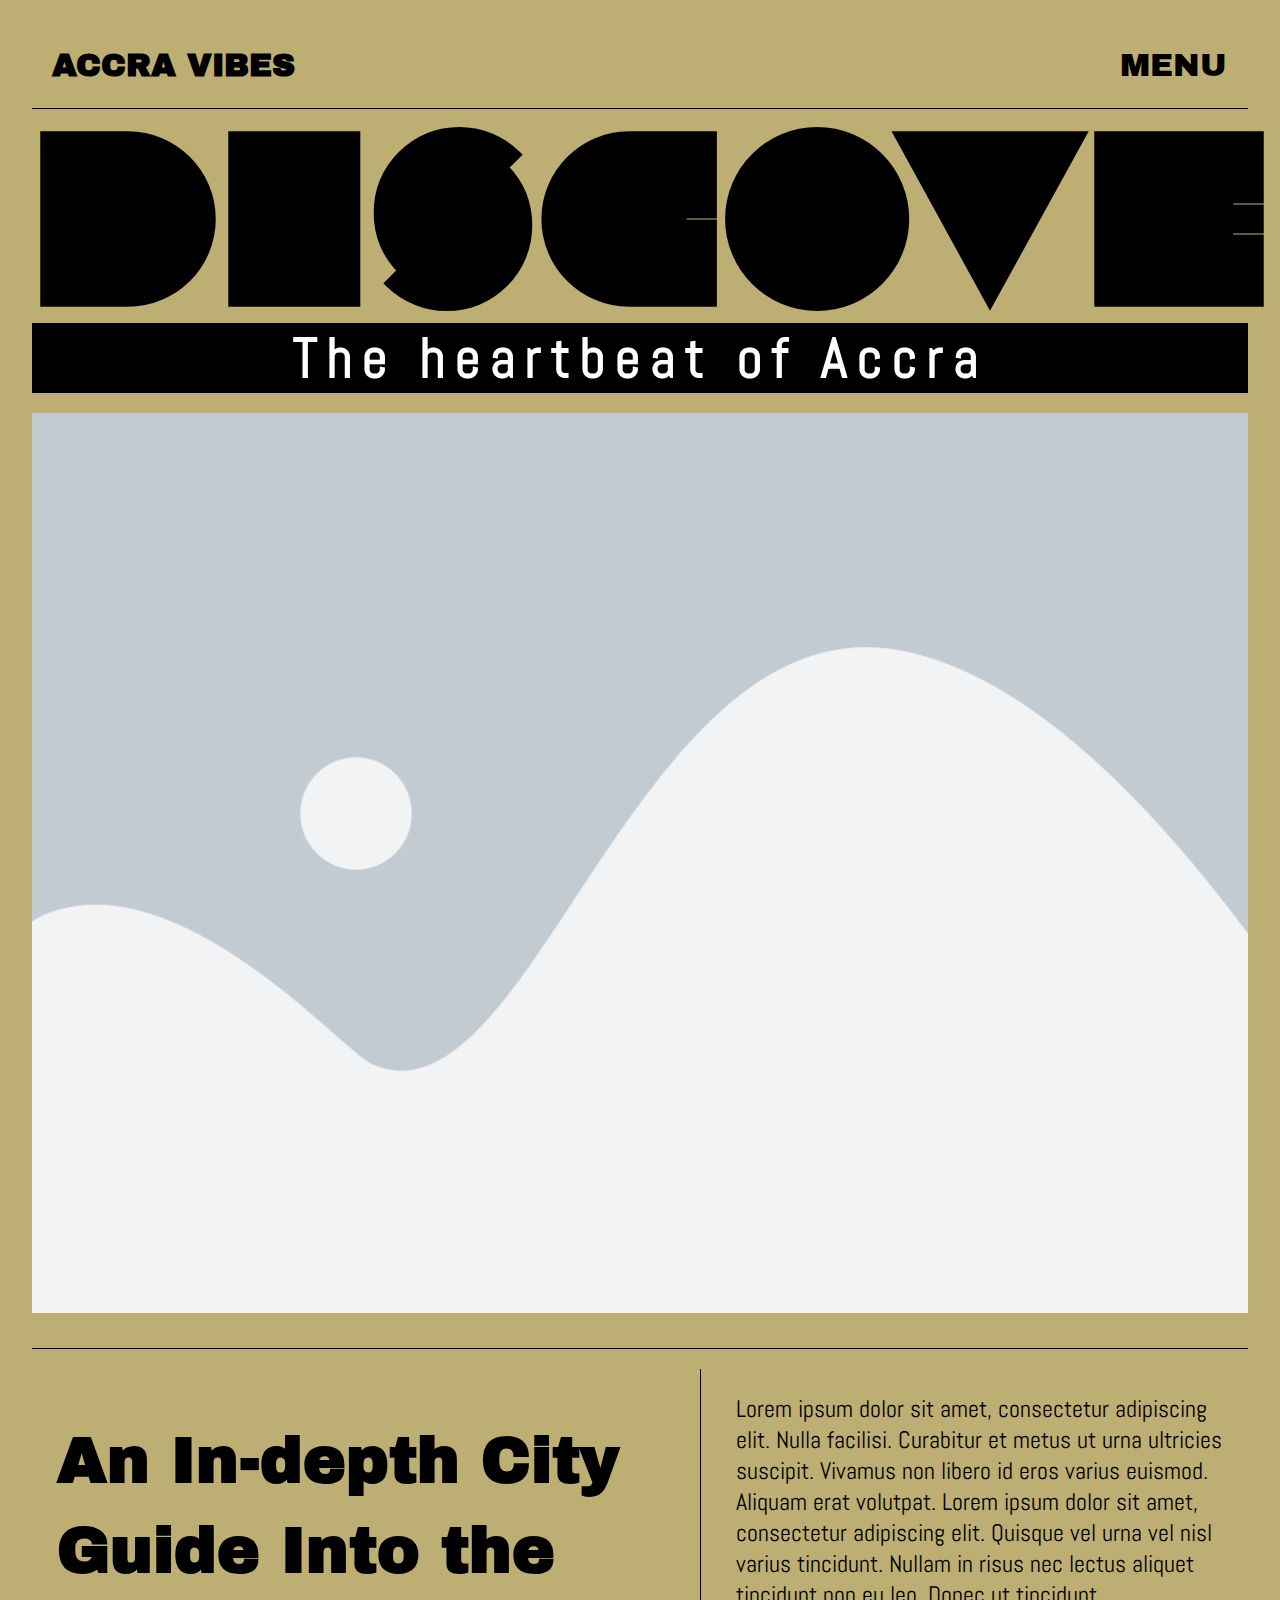
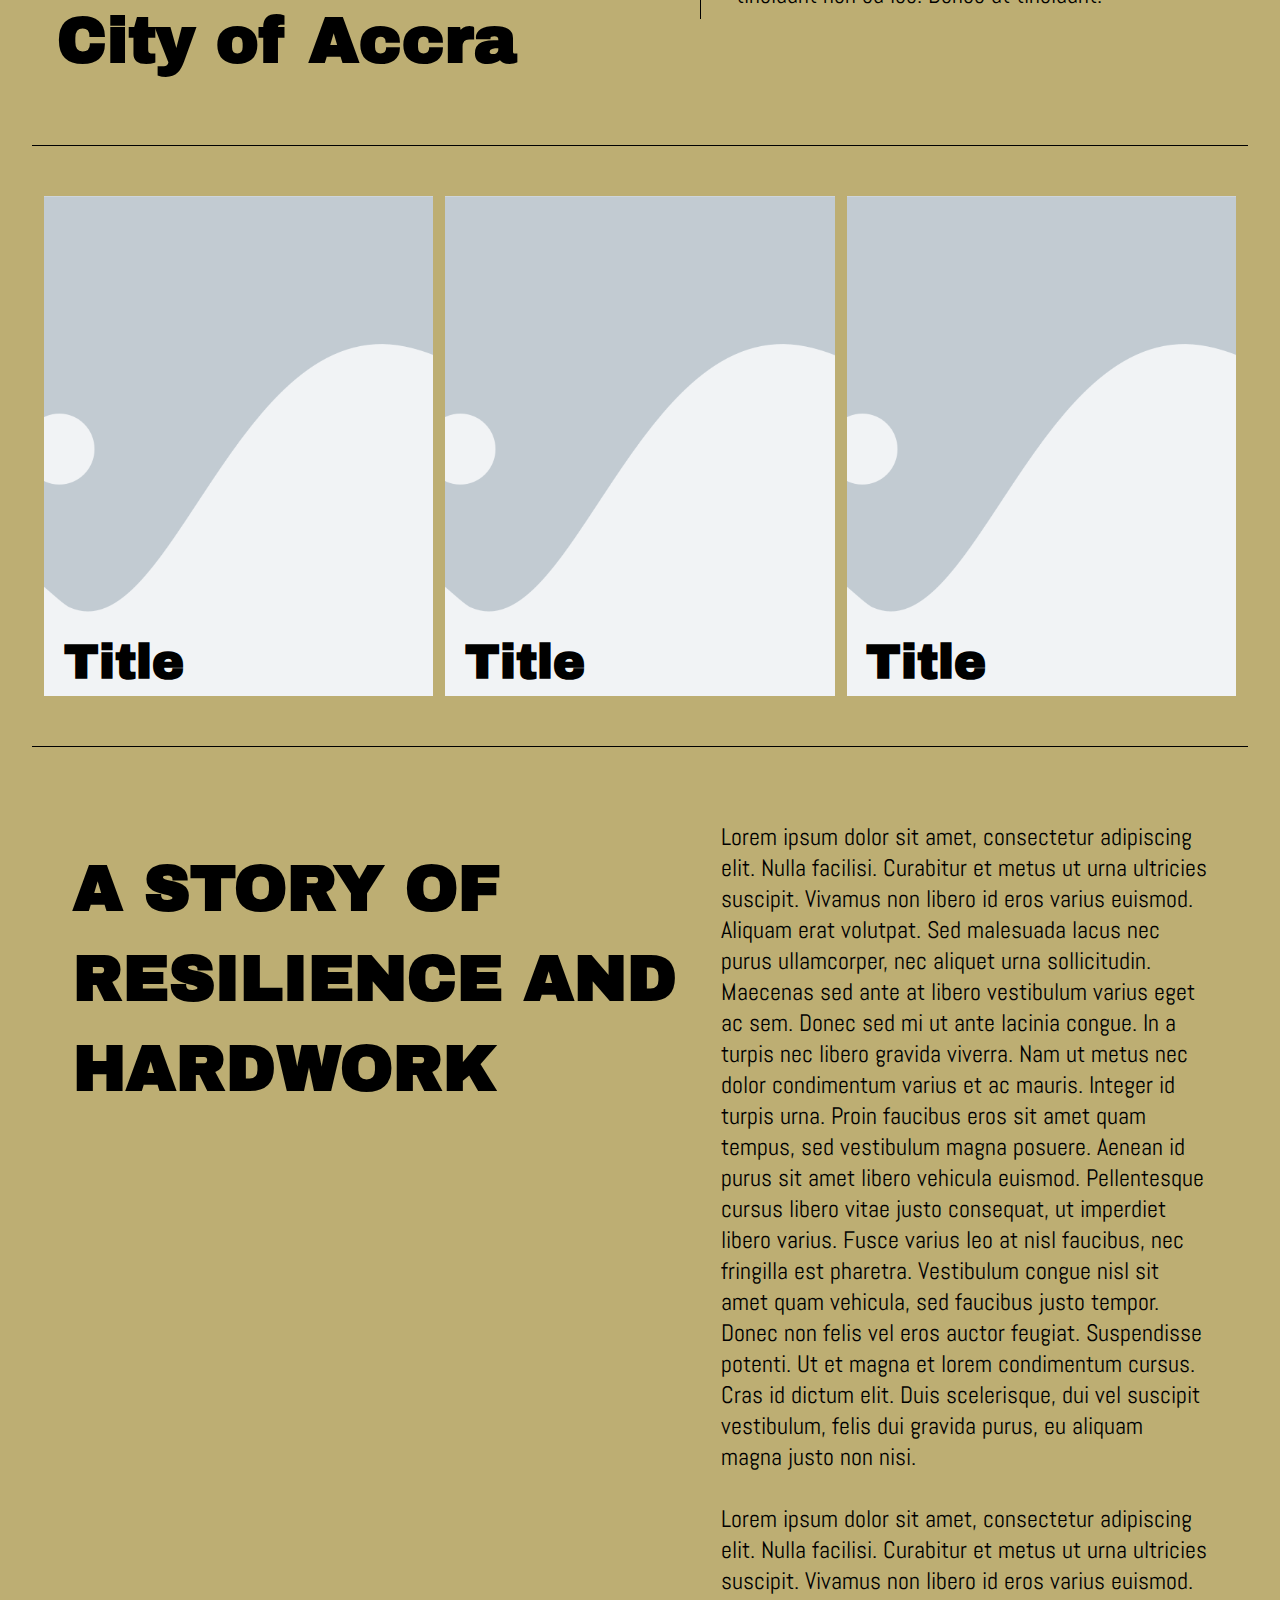
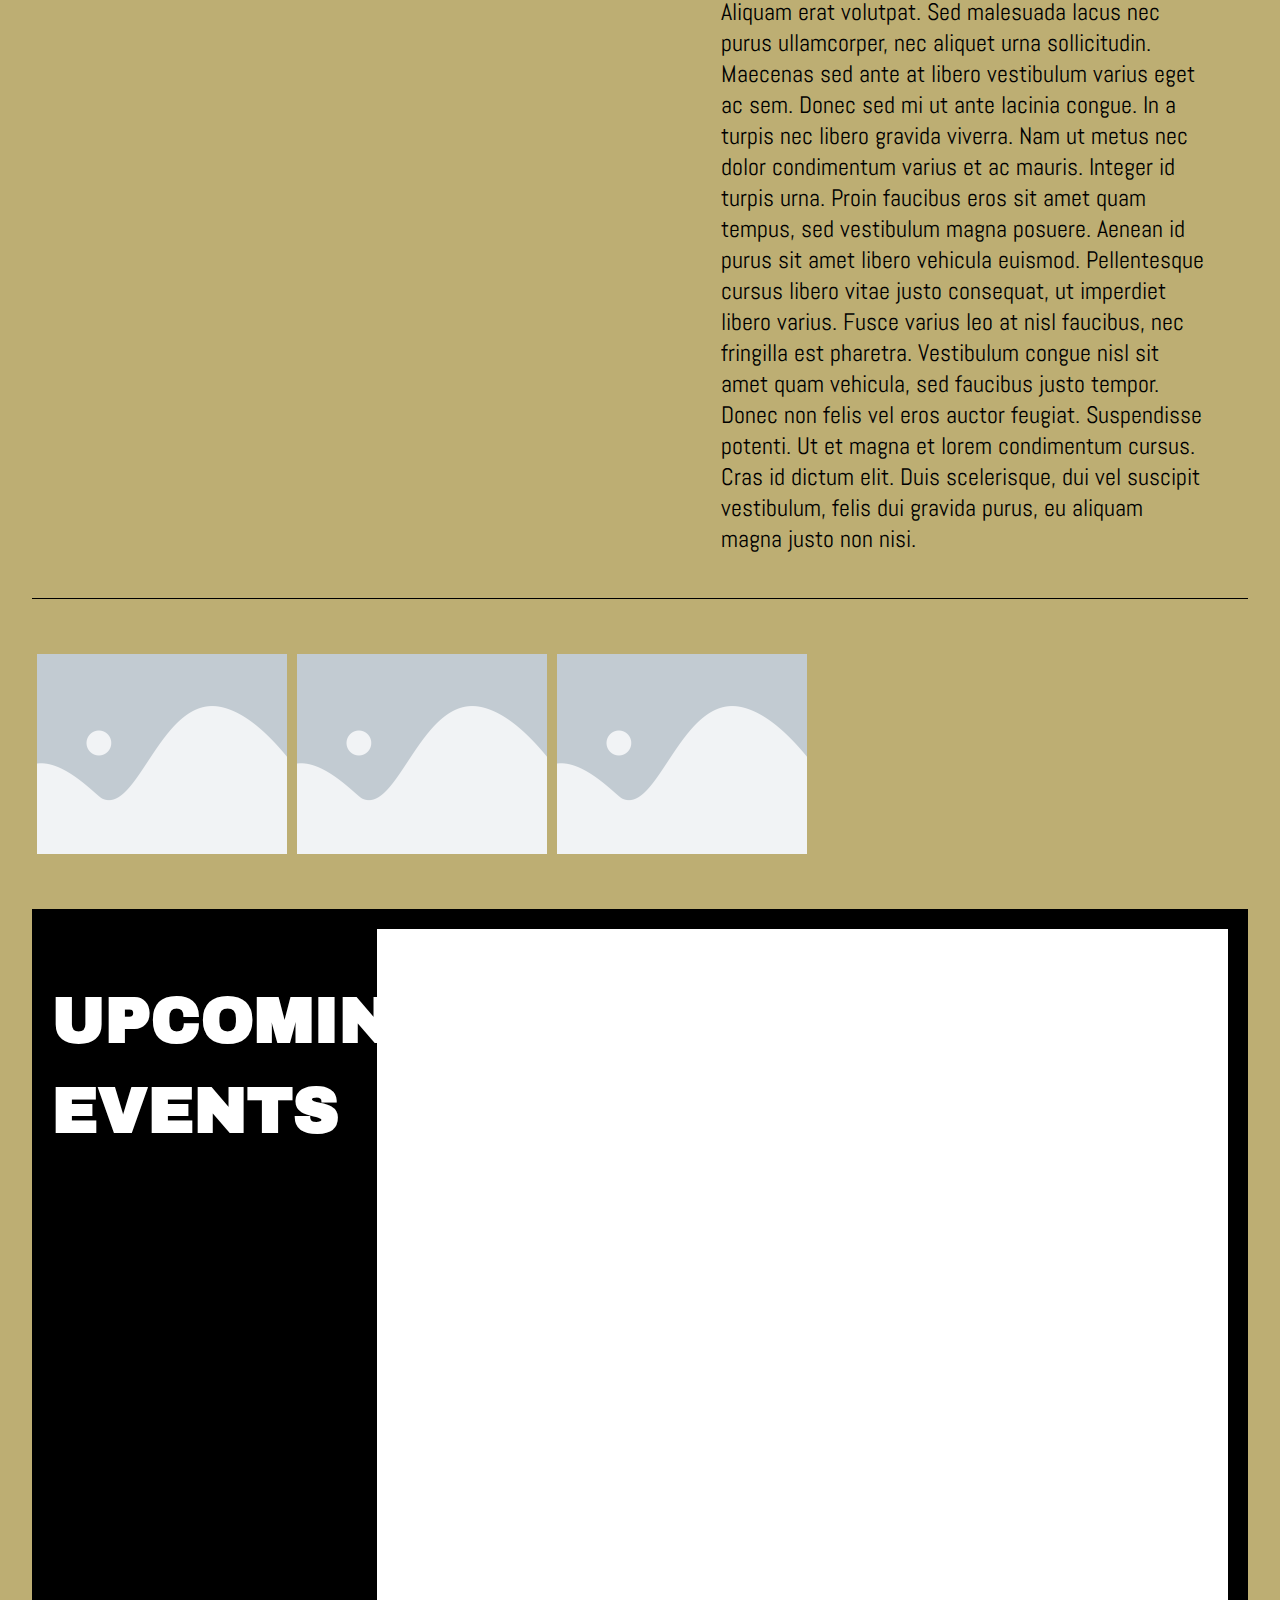
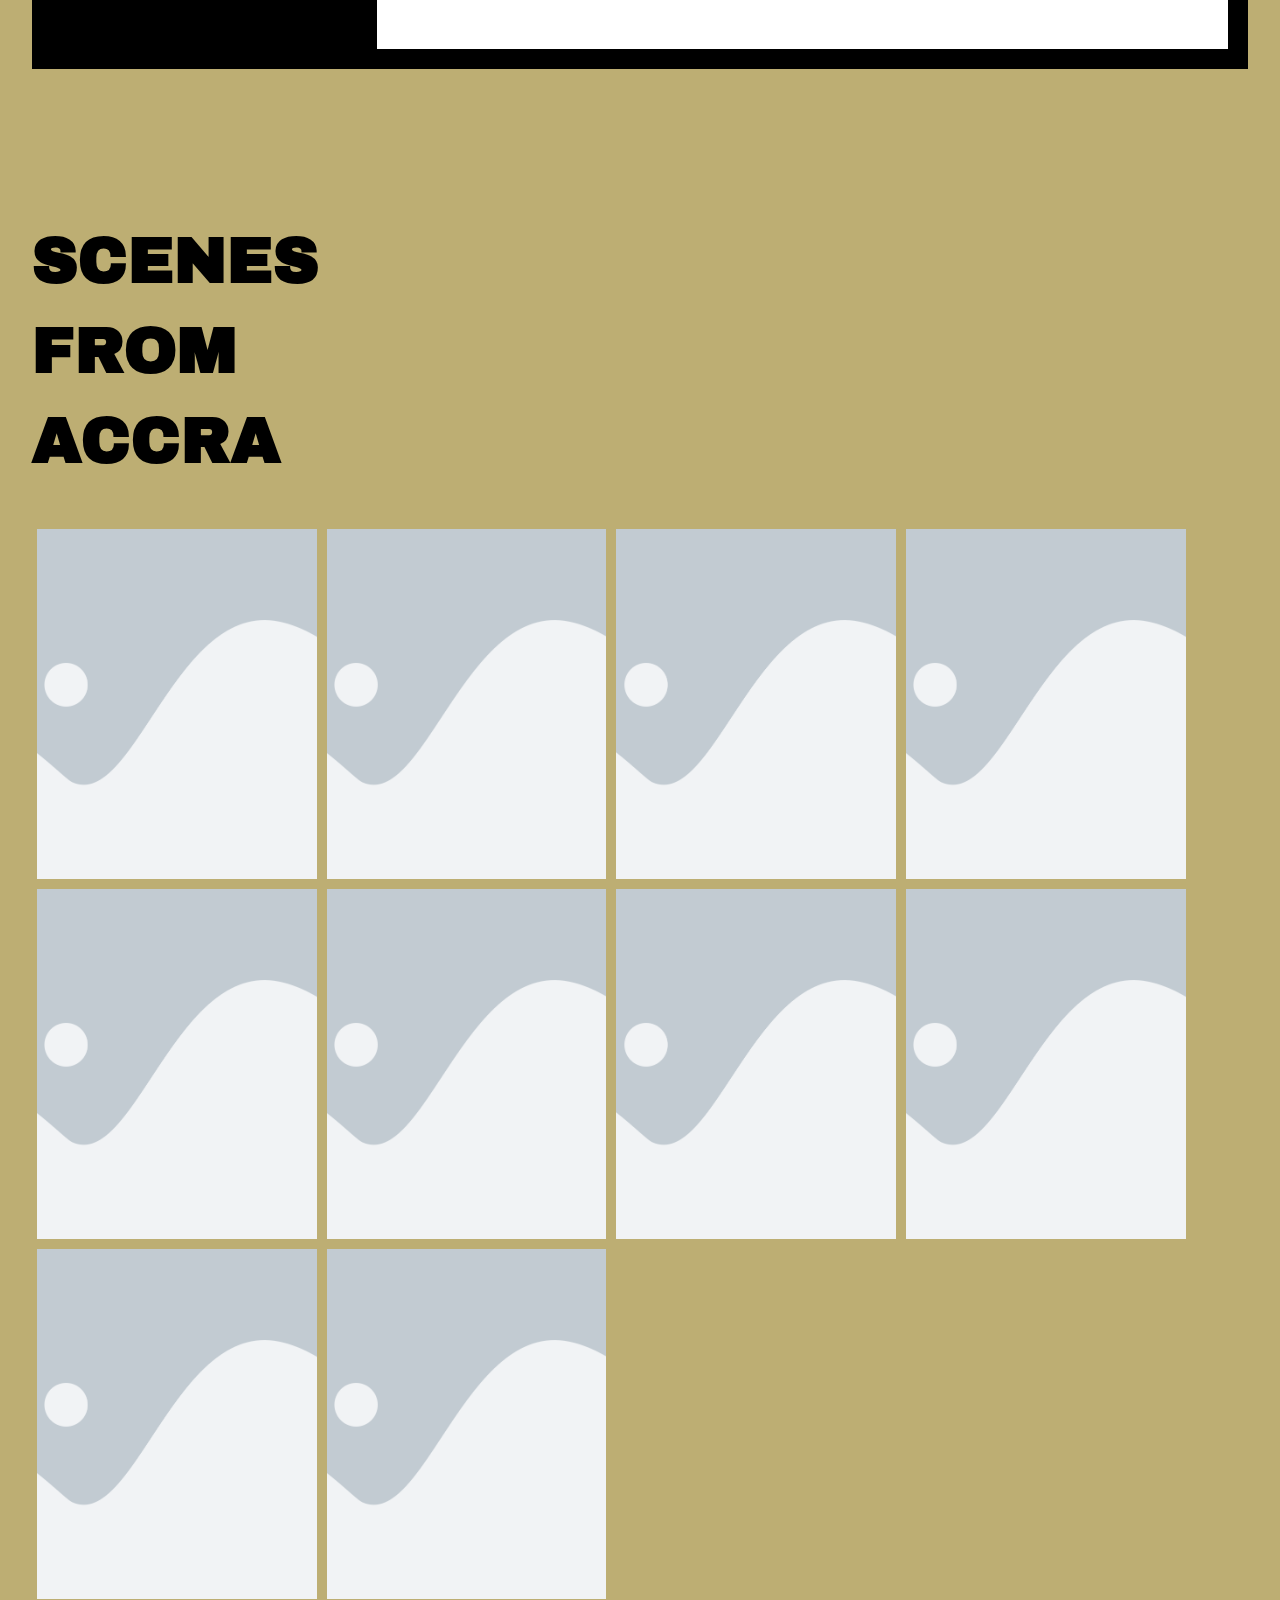
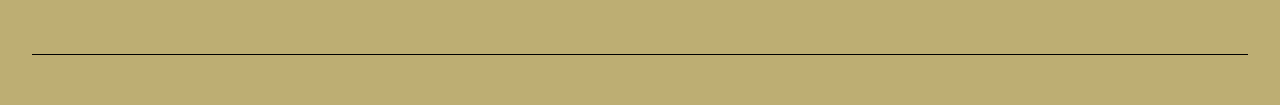
==== commit 3fc8f345: "Add files via upload" ====
--- a/index.html
+++ b/index.html
@@ -1,143 +1,94 @@
-<!DOCTYPE html>
-<html lang="en">
-<head>
-    <meta charset="UTF-8">
-    <meta name="viewport" content="width=device-width, initial-scale=1.0">
-    <!--Jquery CDN-->
-    <script src="https://ajax.googleapis.com/ajax/libs/jquery/3.7.1/jquery.min.js"></script>
-    <!--Flaticon CDN-->
-    <link rel='stylesheet' href='https://cdn-uicons.flaticon.com/2.1.0/uicons-regular-straight/css/uicons-regular-straight.css'>
-    <!--Stylesheet-->
-    <link rel="stylesheet" href="stylesheet.css">
-    <!--Animate On Scroll CDN-->
-    <link href="https://unpkg.com/aos@2.3.1/dist/aos.css" rel="stylesheet">
-    <script src="https://unpkg.com/aos@2.3.1/dist/aos.js"></script>
-    <title>ACCRA VIBES</title>
-</head>
-<body>
-
-    
-    <!--Drop down menu-->
-    <div id="menu">
-        <button class="close-button" id="cancel"><i class="fi fi-rs-cross"></i></button>
-        <button class="navigation">Home</button>
-        <a href="explore.html"><button class="navigation">Explore</button></a>
-        <button class="navigation">About</button>
-        <button class="navigation">Contact</button>
-    </div>
-
-<nav>
-    <h1 class="logo">ACCRA VIBES</h1>
-    <button class="nav-right" id="nav-button">MENU</button>
-</nav>
-<div class="hero">
-    <h1 class="huge-text">DISCOVER</h1>
-    <h2 class="semi-huge-text" data-aos="fade-up" data-aos-duration="1500">The Heartbeat of Accra</h2>
-    <div class="hero-img" data-aos="zoom-in" data-aos-duration="2000"></div>
-    <div class="hero-text">
-            <p class="subtitle" data-aos="fade-up" data-aos-duration="2500">"Akwaaba!" Welcome to Accra, the pulsating heart of Ghana! Dive into a whirlwind of vibrant experiences as you explore this dynamic city like never before. Savor the tantalizing flavors of its rich culinary scene, lose yourself in the rhythm of its music and dance, and connect with the spirited people who bring this city to life. Embark on an unforgettable journey and discover Accra with an intimacy and depth that will leave you breathless!</p>
-        </div>
-    </div>
-
-    <div class="explore">
-        <div class="explore-row row-1">
-            <h1 class="explore-huge-text" data-aos="zoom-out" data-aos-duration="1500">FOOD & CUISINE</h1> <img class="explore-img" src="placeholder.png" data-aos="flip-right" data-aos-duration="1500">
-        </div>
-        <div class="explore-row row-2">
-            <img class="explore-img" src="placeholder.png" data-aos="flip-left" data-aos-duration="1500"> <h1 class="explore-huge-text" data-aos="zoom-out" data-aos-duration="1500">LIFESTYLE</h1>
-        </div>
-        <div class="explore-row row-3">
-            <h1 class="explore-huge-text" data-aos="zoom-out" data-aos-duration="1500">ART & CULTURE</h1> <img class="explore-img" src="placeholder.png" data-aos="flip-right" data-aos-duration="1500">
-        </div>
-        <div class="explore-row row-4">
-            <img class="explore-img" src="placeholder.png" data-aos="flip-left" data-aos-duration="1500"> <h1 class="explore-huge-text" data-aos="zoom-out" data-aos-duration="1500">TOP DESTINATIONS</h1> 
-        </div>
-    </div>
-
-    <div class="history">
-        <div class="history-text">
-            <h1 class="heading">A <br> STORY OF <br> RESILIENCE</h1>
-            <div class="history-expandable" data-aos="fade-up" data-aos-duration="1500">
-                <i class="fi fi-rs-arrow-up-right-and-arrow-down-left-from-center" data-aos="zoom-in" data-aos-duration="1500"></i>
-                <h1 data-aos="fade-up" data-aos-duration="1500">Read History</h1>
-            </div>
-            <p class="subtitle">
-                Accra, the capital city of Ghana, is a city with a rich 
-                and dynamic history. Its origins date back to the 15th 
-                century when it was initially inhabited by the Ga people. 
-                The name "Accra" is derived from the Akan word "Nkran," 
-                meaning "ants," which reflects the area's numerous anthills. 
-                During the late 15th and early 16th centuries, European traders 
-                arrived, attracted by the lucrative gold and slave trade. 
-                The Portuguese, Dutch, and British established forts along 
-                the coast, including James Fort, Ussher Fort, and Christiansborg 
-                Castle, which became key trading posts. Post-independence, Accra 
-                became the capital of the newly independent Ghana in 1957. Since 
-                then, it has evolved into a bustling metropolis, serving as the 
-                political, economic, and cultural heart of the nation. Today, 
-                Accra is known for its vibrant markets, historical landmarks, 
-                diverse culture, and rapid urban development.
-            </p>
-        </div>
-        <div class="history-images">
-            <img class="history-img" src="placeholder.png" alt="" data-aos="flip-left" data-aos-duration="1000">
-            <img class="history-img" src="placeholder.png" alt="" data-aos="flip-left" data-aos-duration="2000">
-            <img class="history-img" src="placeholder.png" alt="" data-aos="flip-left" data-aos-duration="2300">
-            <img class="history-img" src="placeholder.png" alt="" data-aos="flip-left" data-aos-duration="2300">
-        </div>
-    </div>
-
-   <div class="views" data-aos="fade-up" data-aos-duration="1500">
-        <h1 class="views-heading">GALLERY</h1>
-        <p class="views-paragraph" data-aos="zoom-in" data-aos-duration="1500">ACCRA AS SEEN THROUGH LENS</p>
-        <div class="gallery">
-            <img src="placeholder.png" alt="" data-aos="flip-left" data-aos-duration="2000">
-            <img src="placeholder.png" alt="" data-aos="flip-left" data-aos-duration="2000">
-            <img src="placeholder.png" alt="" data-aos="flip-left" data-aos-duration="2000">
-            <img src="placeholder.png" alt="" data-aos="flip-left" data-aos-duration="2000">
-            <img src="placeholder.png" alt="" data-aos="flip-left" data-aos-duration="2000">
-            <img src="placeholder.png" alt="" data-aos="flip-left" data-aos-duration="2000">
-        </div>
-    </div>
-
-    <div class="destination-map" data-aos="fade-up" data-aos-duration="2300">
-        <h1 class="heading">TOP DESTINATIONS</h1>
-        <div class="map" data-aos="zoom-in" data-aos-duration="2300">
-            <iframe src="https://www.google.com/maps/d/u/0/embed?mid=1TTNLcLi59_zETh626_qP_9jJ_M2Rg9w&ehbc=2E312F&noprof=1" width="640" height="480"></iframe>
-        </div>
-   </div>
-
-   <footer data-aos="fade-up" data-aos-duration="1500">
-    <div class="footer-cluster">
-        <p data-aos="fade-up" data-aos-duration="2000">Instagram</p>
-        <p data-aos="fade-up" data-aos-duration="2500">Pinterest</p>
-        <p data-aos="fade-up" data-aos-duration="3000">Twitter</p>
-        <p data-aos="fade-up" data-aos-duration="3000">Facebook</p>
-    </div>
-    <h1 class="bold-text" data-aos="fade-up" data-aos-duration="1500">ACCRA VIBES</h1>
-    <p class="rights">Copyright 2024 Senyosco's Inc</p>
-</footer>
-    
-<!--Jquery for drop down menu-->
-<script>
-    $(document).ready(function() {
-        $("#nav-button").click(
-            function () {
-                $("#menu").slideDown(1000); // or toggle() if you prefer
-            }
-        );
-
-        $("#cancel").click(
-            function () {
-                $("#menu").slideUp(1000); // or toggle() if you prefer
-            }
-        );
-    });
-</script>
-
-<!--AOS Script-->
-<script>
-    AOS.init();
-  </script>
-</body>
-</html>
+<!DOCTYPE html>
+<html lang="en">
+<head>
+    <meta charset="UTF-8">
+    <meta name="viewport" content="width=device-width, initial-scale=1.0">
+    <!--Link to stylesheet-->
+    <link rel="stylesheet" href="style.css">
+    <!-- jQuery CDN -->
+    <script src="https://code.jquery.com/jquery-3.6.0.min.js"></script>
+    <title>Accra Vibes | Homepage</title>
+</head>
+<body>
+    <nav>
+        <h1 class="title">ACCRA VIBES</h1>
+        <button class="menu-button" id="menu-button">MENU</button>
+    </nav>
+    <div class="hero">
+        <h1 class="huge-text">DISCOVER</h1>
+        <div class="sub-text">
+            <h3>The heartbeat of Accra</h3>
+        </div>
+        <img class="hero-img" src="placeholder.png" alt="">
+    </div>
+    <div class="blurb">
+        <h1 class="blurb-heading">An In-depth City Guide Into the City of Accra</h1>
+        <hr>
+        <p class="blurb-paragraph">Lorem ipsum dolor sit amet, consectetur adipiscing elit. Nulla facilisi. Curabitur et metus ut urna ultricies suscipit. Vivamus non libero id eros varius euismod. Aliquam erat volutpat. Lorem ipsum dolor sit amet, consectetur adipiscing elit. Quisque vel urna vel nisl varius tincidunt. Nullam in risus nec lectus aliquet tincidunt non eu leo. Donec ut tincidunt.</p>
+    </div>
+    <div class="section-cards">
+        <div class="section-card card-1">
+            <div class="pop-up">
+                <h2>Title</h2>
+                <p>A brief description goes here</p>
+            </div>
+        </div>
+        <div class="section-card card-2">
+            <div class="pop-up">
+                <h2>Title</h2>
+                <p>A brief description goes here</p>
+            </div>
+        </div>
+        <div class="section-card card-3">
+            <div class="pop-up">
+                <h2>Title</h2>
+                <p>A brief description goes here</p>
+            </div>
+        </div>
+    </div>
+    <div class="history">
+        <h1 class="history-heading">A STORY OF RESILIENCE AND HARDWORK</h1>
+        <p class="history-paragraph">Lorem ipsum dolor sit amet, consectetur adipiscing elit. Nulla facilisi. Curabitur et metus ut urna ultricies suscipit. Vivamus non libero id eros varius euismod. Aliquam erat volutpat. Sed malesuada lacus nec purus ullamcorper, nec aliquet urna sollicitudin. Maecenas sed ante at libero vestibulum varius eget ac sem. Donec sed mi ut ante lacinia congue. In a turpis nec libero gravida viverra. Nam ut metus nec dolor condimentum varius et ac mauris. Integer id turpis urna. Proin faucibus eros sit amet quam tempus, sed vestibulum magna posuere. Aenean id purus sit amet libero vehicula euismod. Pellentesque cursus libero vitae justo consequat, ut imperdiet libero varius. Fusce varius leo at nisl faucibus, nec fringilla est pharetra. Vestibulum congue nisl sit amet quam vehicula, sed faucibus justo tempor. Donec non felis vel eros auctor feugiat. Suspendisse potenti. Ut et magna et lorem condimentum cursus. Cras id dictum elit. Duis scelerisque, dui vel suscipit vestibulum, felis dui gravida purus, eu aliquam magna justo non nisi. <br><br> Lorem ipsum dolor sit amet, consectetur adipiscing elit. Nulla facilisi. Curabitur et metus ut urna ultricies suscipit. Vivamus non libero id eros varius euismod. Aliquam erat volutpat. Sed malesuada lacus nec purus ullamcorper, nec aliquet urna sollicitudin. Maecenas sed ante at libero vestibulum varius eget ac sem. Donec sed mi ut ante lacinia congue. In a turpis nec libero gravida viverra. Nam ut metus nec dolor condimentum varius et ac mauris. Integer id turpis urna. Proin faucibus eros sit amet quam tempus, sed vestibulum magna posuere. Aenean id purus sit amet libero vehicula euismod. Pellentesque cursus libero vitae justo consequat, ut imperdiet libero varius. Fusce varius leo at nisl faucibus, nec fringilla est pharetra. Vestibulum congue nisl sit amet quam vehicula, sed faucibus justo tempor. Donec non felis vel eros auctor feugiat. Suspendisse potenti. Ut et magna et lorem condimentum cursus. Cras id dictum elit. Duis scelerisque, dui vel suscipit vestibulum, felis dui gravida purus, eu aliquam magna justo non nisi.</p>
+    </div>
+    <div class="history-images">
+        <img src="placeholder.png" alt="">
+        <img src="placeholder.png" alt="">
+        <img src="placeholder.png" alt="">
+    </div>
+    <div class="event-board">
+        <h1 class="event-board-heading">UPCOMING EVENTS</h1>
+        <div class="board"></div>
+    </div>
+    <div class="gallery">
+        <h1 class="gallery-heading">SCENES FROM ACCRA</h1>
+        <div class="display">
+            <img src="placeholder.png" alt="">
+            <img src="placeholder.png" alt="">
+            <img src="placeholder.png" alt="">
+            <img src="placeholder.png" alt="">
+            <img src="placeholder.png" alt="">
+            <img src="placeholder.png" alt="">
+            <img src="placeholder.png" alt="">
+            <img src="placeholder.png" alt="">
+            <img src="placeholder.png" alt="">
+            <img src="placeholder.png" alt="">
+        </div>
+    </div>
+
+    <!--Drop Down Menu-->
+    <div class="drop-down-menu" id="drop-down-menu">
+        <a href="index.html"><button>HOME</button></a>
+        <a href="explore.html"><button>EXPLORE</button></a>
+        <button>CONTACT</button>
+    </div>
+    <!-- Custom jQuery for dropdown -->
+    <script>
+        $(document).ready(function(){
+            // Show dropdown menu on button click
+            $("#menu-button").click(function(){
+                $("#drop-down-menu").show();
+            });
+        });
+    </script>
+</body>
+</html>--- a/style.css
+++ b/style.css
@@ -0,0 +1,229 @@
+
+/*Document Fonts*/
+@font-face {font-family: "Dubtronic"; src: url("Dubtronic-Solid.otf");}
+@font-face {font-family: "Abel"; src: url("abel-regular.ttf");}
+@font-face {font-family: "Archivo Black"; src: url("ArchivoBlack.otf");}
+
+@media screen and (max-width: 550px) {
+    /*Styling for nav bar and elements within*/
+    nav{width: 95%;}
+    .title{margin-left: 20px; font-size: 1.3rem; font-family: "Archivo Black";}
+    .menu-button{height: 50px; width: 150px; font-size: 1.3rem; font-family: "Archivo Black";}
+
+    /*Styling for hero section and elements within*/
+    .hero{width: 95%; padding-bottom: 20px;}
+    .huge-text{margin: 10px auto; text-align: center; font-size: 5rem; /*letter-spacing: 20px; transform: scaleY(5);*/}
+    .sub-text{height: 70px; width: 100%; margin: 10px auto; font-size: 1.3rem; letter-spacing: 5px;}
+    .hero-img{margin: 10px auto; height: 70vh; width: 100%;}
+
+    /*Styling for blurb and history sections and the elements within*/
+    .blurb, .history{width: 95%; margin: 10px auto; padding-bottom: 20px;}
+    .blurb-heading{width: 50%; font-size: 2rem; font-family: "Archivo Black";}
+    .blurb hr{height: 250px; width: 1px; margin: 0px 10px; background-color: black; border: none;}
+    .blurb-paragraph{width: 40%; font-size: 1rem;}
+
+    /*Styling for section cards and the elements within*/
+    .section-cards{width: 95%; margin: 50px auto; padding-bottom: 50px;}
+    .section-card{height: 500px; width: 95%; margin: 10px auto;}
+    .pop-up{height: 150px; width: 90%; margin: 0px auto; padding: 10px; position: relative; top: 380px;}
+    .pop-up h2{font-size: 3rem; font-family: "Archivo Black";}
+    .pop-up p{font-size: 1rem;}
+    .section-card:hover .pop-up{top: 320px; cursor: url("right-arrow.png"), auto; transition: .5s; background-image: linear-gradient(to bottom, rgba(0, 0, 0, 0.0), rgba(0, 0, 0, 0.2), rgba(0, 0, 0, 0.5) );}
+
+    /*Styling for history images*/
+    .history-heading{width: 95%; font-size: 2rem; font-family: "Archivo Black";}
+    .history-paragraph{width: 95%; font-size: 1rem;}
+    .history-images{width: 95%; margin: 50px auto;}
+    .history-images img{height: 200px; width: 100%; margin: 5px; object-fit: cover;}
+
+    /*Styling for event board and child elements*/
+    .event-board{width: 95%; margin: 50px auto; padding: 20px 0px;}
+    .event-board-heading{width: 95%; margin: 10px auto; font-size: 2rem; font-family: "Archivo Black";}
+    .board{height: 80vh; width: 95%; margin: 10px auto; background-color: white;}
+
+    /*Styling for gallery section*/
+    .gallery{width: 95%; margin: 50px auto; padding: 50px 0px;}
+    .gallery-heading{width: 30%; font-size: 2rem; font-family: "Archivo Black";}
+    .display{width: 100%;}
+    .display img{height: 250px; width: 45%; margin: 5px; object-fit: cover;}
+
+    .drop-down-menu button{width: 100%; margin: 20px auto; font-size: 4rem;}
+
+
+}
+
+@media screen and (min-width: 1050px) and (max-width: 1600px) {
+    /*Styling for nav bar and elements within*/
+    nav{width: 95%;}
+    .title{margin-left: 20px; font-size: 2rem; font-family: "Archivo Black";}
+    .menu-button{height: 50px; width: 150px; font-size: 2rem; font-family: "Archivo Black";}
+
+    /*Styling for hero section and elements within*/
+    .hero{width: 95%; padding-bottom: 20px;}
+    .huge-text{margin: 10px auto; text-align: center; font-size: 15rem; /*letter-spacing: 20px; transform: scaleY(5);*/}
+    .sub-text{height: 70px; width: 100%; margin: 10px auto; font-size: 3rem; letter-spacing: 10px;}
+    .hero-img{margin: 10px auto; height: 100vh; width: 100%;}
+
+    /*Styling for blurb and history sections and the elements within*/
+    .blurb, .history{width: 95%; margin: 10px auto; padding-bottom: 20px;}
+    .blurb-heading, .history-heading{width: 50%; font-size: 4rem; font-family: "Archivo Black";}
+    .blurb hr{height: 250px; width: 1px; margin: 0px 10px; background-color: black; border: none;}
+    .blurb-paragraph, .history-paragraph{width: 40%; font-size: 1.5rem;}
+
+    /*Styling for section cards and the elements within*/
+    .section-cards{width: 95%; margin: 50px auto; padding-bottom: 50px;}
+    .section-card{height: 500px; width: 32%;}
+    .pop-up{height: 150px; width: 90%; margin: 0px auto; padding: 10px; position: relative; top: 380px;}
+    .pop-up h2{font-size: 3rem; font-family: "Archivo Black";}
+    .pop-up p{font-size: 1.5rem;}
+    .section-card:hover .pop-up{top: 320px; cursor: url("right-arrow.png"), auto; transition: .5s; background-image: linear-gradient(to bottom, rgba(0, 0, 0, 0.0), rgba(0, 0, 0, 0.2), rgba(0, 0, 0, 0.5) );}
+
+    /*Styling for history images*/
+    .history-images{width: 95%; margin: 50px auto;}
+    .history-images img{height: 200px; width: 250px; margin: 5px; object-fit: cover;}
+
+    /*Styling for event board and child elements*/
+    .event-board{width: 95%; margin: 50px auto; padding: 20px 0px;}
+    .event-board-heading{width: 25%; font-size: 4rem; font-family: "Archivo Black";}
+    .board{height: 80vh; width: 70%; background-color: white;}
+
+    /*Styling for gallery section*/
+    .gallery{width: 95%; margin: 50px auto; padding: 50px 0px;}
+    .gallery-heading{width: 30%; font-size: 4rem; font-family: "Archivo Black";}
+    .display{width: 100%;}
+    .display img{height: 350px; width: 23%; margin: 5px; object-fit: cover;}
+
+    .drop-down-menu button{width: 100%; margin: 20px auto; font-size: 9rem;}
+
+
+}
+
+/*Changes to styling below will affect all elements across device widths*/
+body{
+    margin: 0px;
+    background-color: rgb(189, 174, 115);
+    font-family: "Abel";
+    cursor: url("cursor.png"), auto;
+}
+
+/*Scrollbar styling*/
+body::-webkit-scrollbar {width: 15px; cursor: url("Images/hand-cursor.png"), auto;}
+body::-webkit-scrollbar-track {background: none;}
+body::-webkit-scrollbar-thumb {background: rgb(40, 40, 40); border-radius: 15px; border: none;}
+body::-webkit-scrollbar-thumb:hover {background: rgb(40, 40, 40); border: none;}
+
+
+/*Styling for nav bar and elements within*/
+nav{
+    display: flex;
+    align-items: center;
+    justify-content: space-between;
+    margin: 20px auto;
+    border-bottom: 1px solid black;
+}
+.menu-button{
+    border: none;
+    background-color: transparent;
+}
+.menu-button:hover{
+    background-color: black;
+    color: white;
+    transition: .5s;
+    cursor: url("hand-cursor.png"), auto;
+}
+
+/*Styling for hero section and elements within*/
+.hero{
+    margin: 20px auto;
+    border-bottom: 1px solid black;
+}
+.huge-text{
+    font-family: "Dubtronic";
+}
+.sub-text{
+    display: flex;
+    align-items: center;
+    justify-content: center;
+    background-color: black;
+    color: white;
+}
+.hero-img{
+    object-fit: cover;
+}
+
+/*Styling for blurb and history sections and the elements within*/
+.blurb, .history{
+    display: flex;
+    flex-wrap: wrap;
+    justify-content: space-evenly;
+    border-bottom: 1px solid black;
+}
+
+/*Styling for section cards and the elements within*/
+.section-cards{
+    display: flex;
+    flex-wrap: wrap;
+    align-items: center;
+    justify-content: space-evenly;
+    border-bottom: 1px solid black;
+}
+.section-card{
+    background-position: center;
+    background-attachment: local;
+    background-size: cover;
+    overflow: hidden;
+}
+.card-1{background-image: url("placeholder.png");}
+.card-2{background-image: url("placeholder.png");}
+.card-3{background-image: url("placeholder.png");}
+
+/*Styling for history images*/
+.history-images{
+    display: flex;
+    flex-wrap: wrap;
+}
+
+/*Styling for event board and child elements*/
+.event-board{
+    display: flex;
+    flex-wrap: wrap;
+    justify-content: space-evenly;
+    background-color: black;
+    color: white;
+}
+
+/*Styling for gallery section*/
+.gallery{
+    border-bottom: 1px solid black;
+}
+.display{
+    display: flex;
+    flex-wrap: wrap;
+    justify-content: flex-start;
+}
+
+/*Drop Down Menu*/
+.drop-down-menu{
+    height: 100vh;
+    width: 100%;
+    position: fixed;
+    top: 0px;
+    display: flex;
+    flex-direction: column;
+    align-items: center;
+    justify-content: center;
+    background-color: black;
+    display: none;
+}
+.drop-down-menu button{
+    background-color: transparent;
+    border: none;
+    color: rgb(189, 174, 115);
+    font-family: "Dubtronic";
+}
+
+.drop-down-menu button:hover{
+    color: white;
+    cursor: url("right-arrow.png"), auto;
+}
+
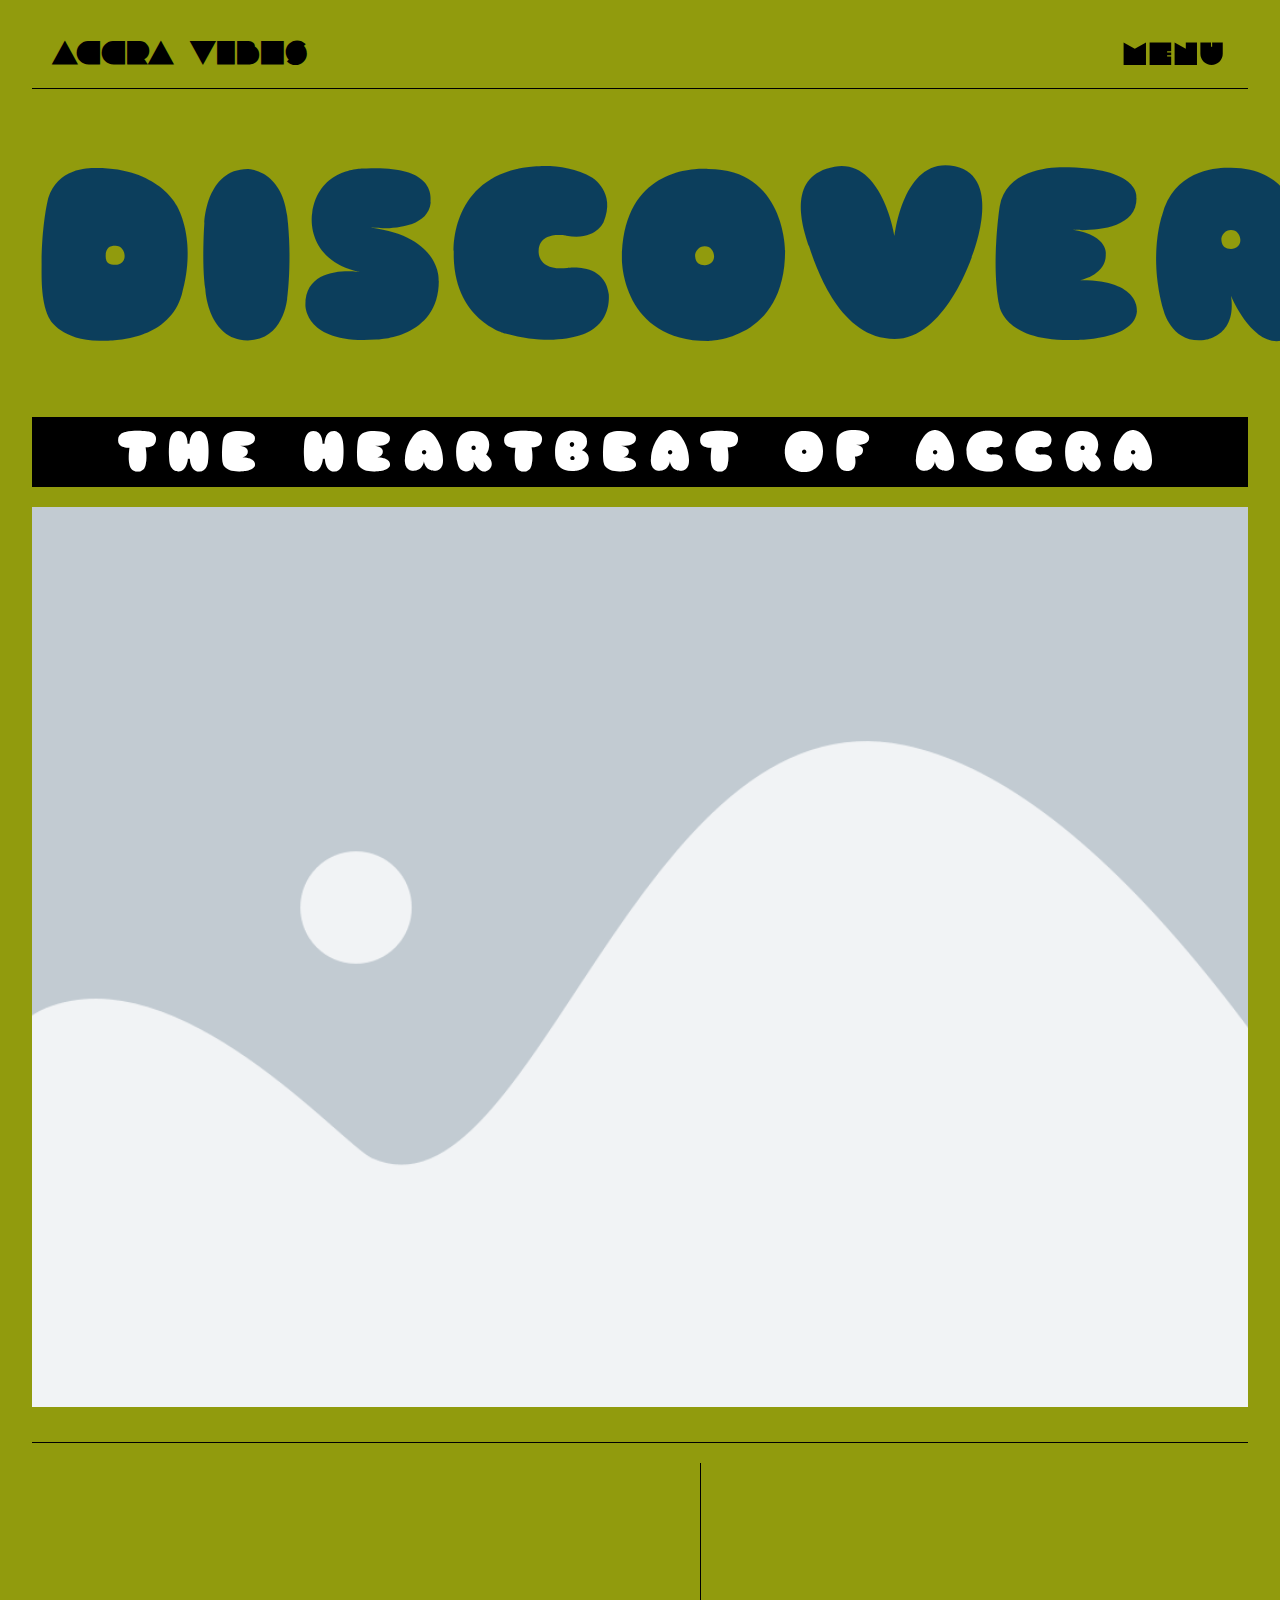
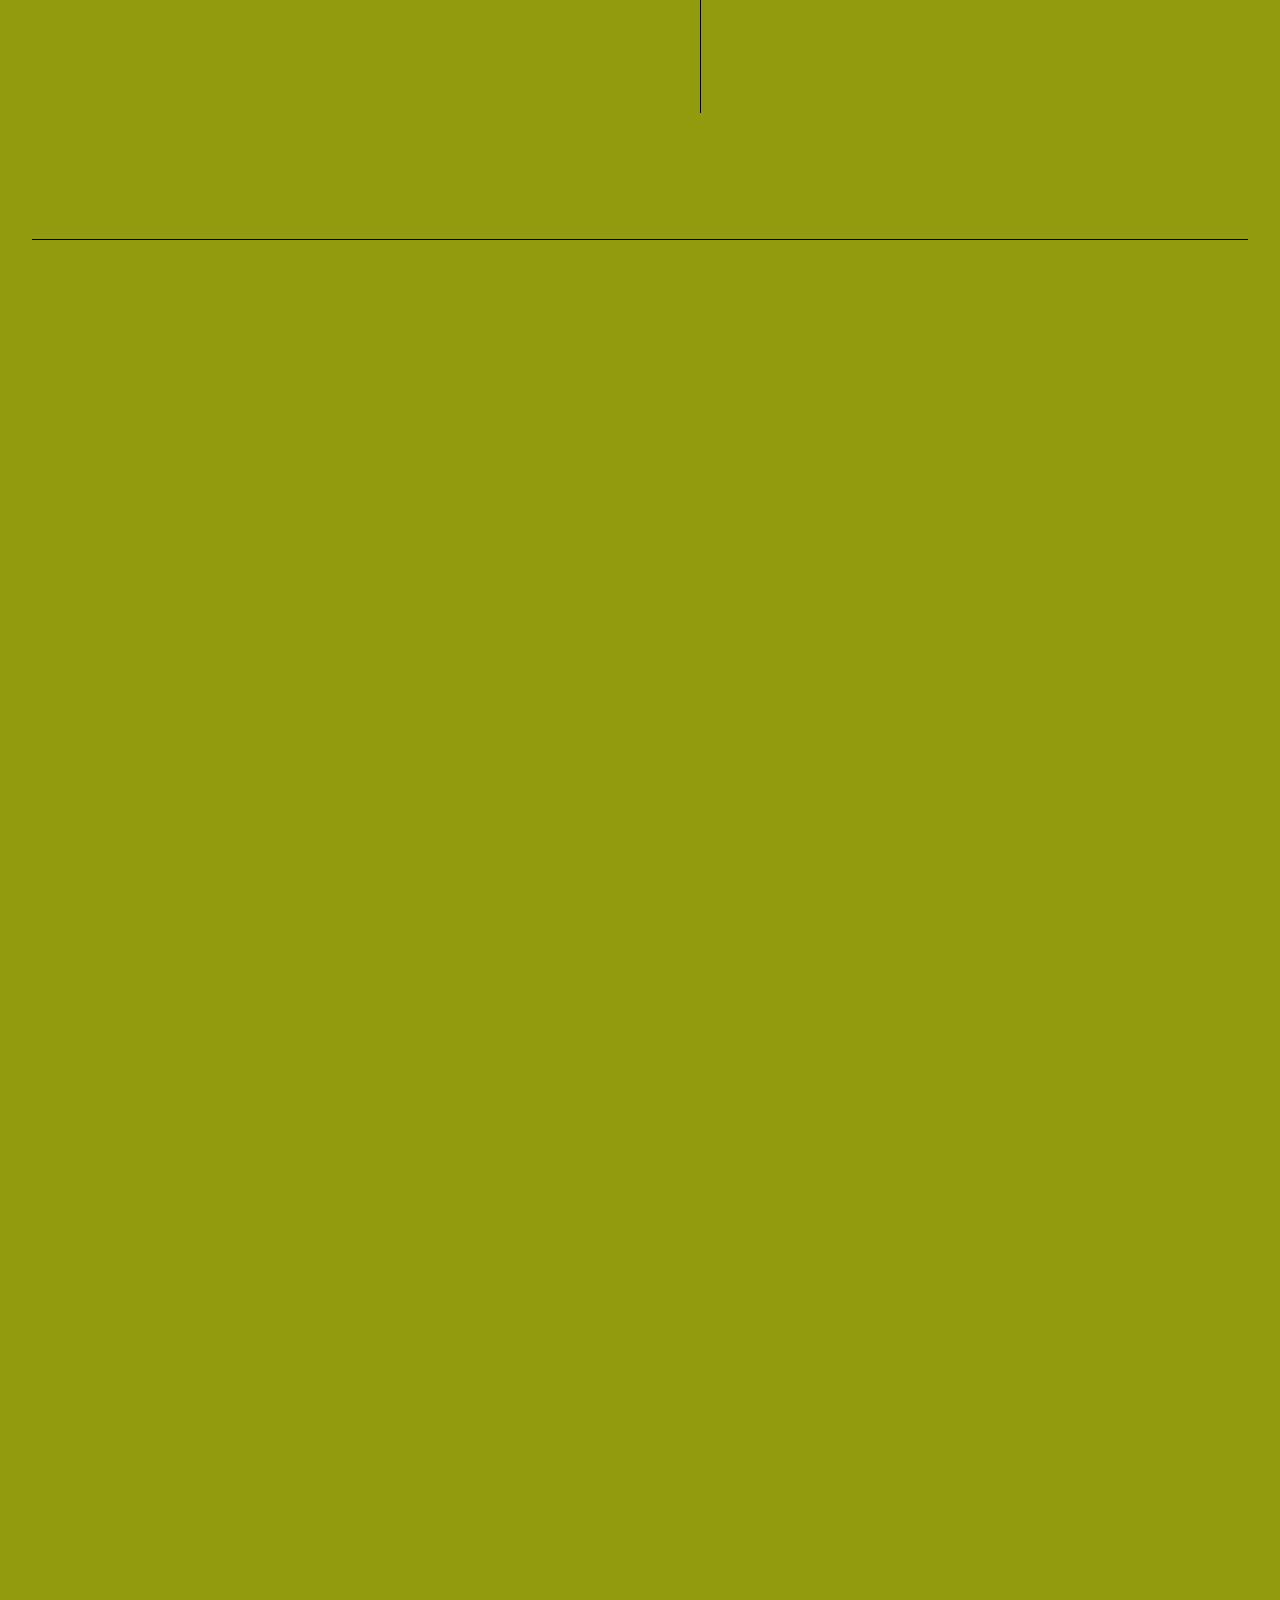
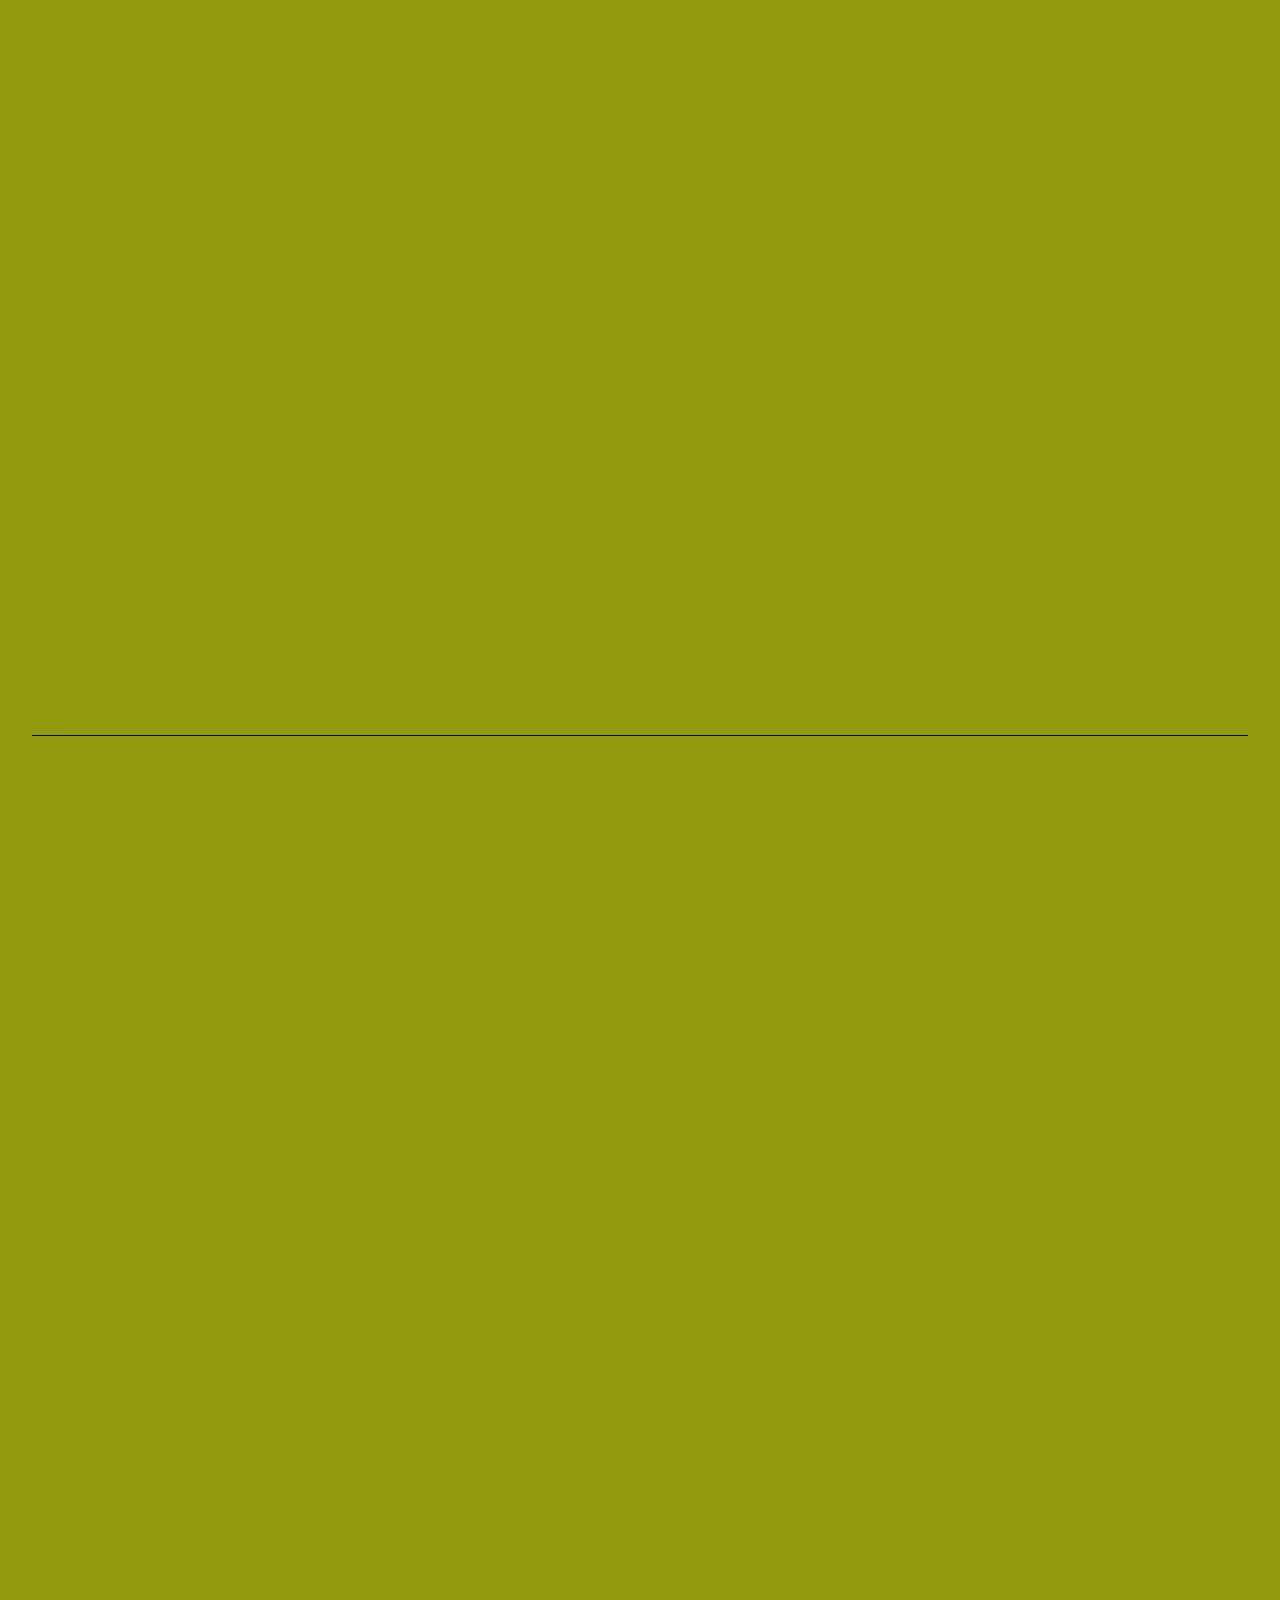
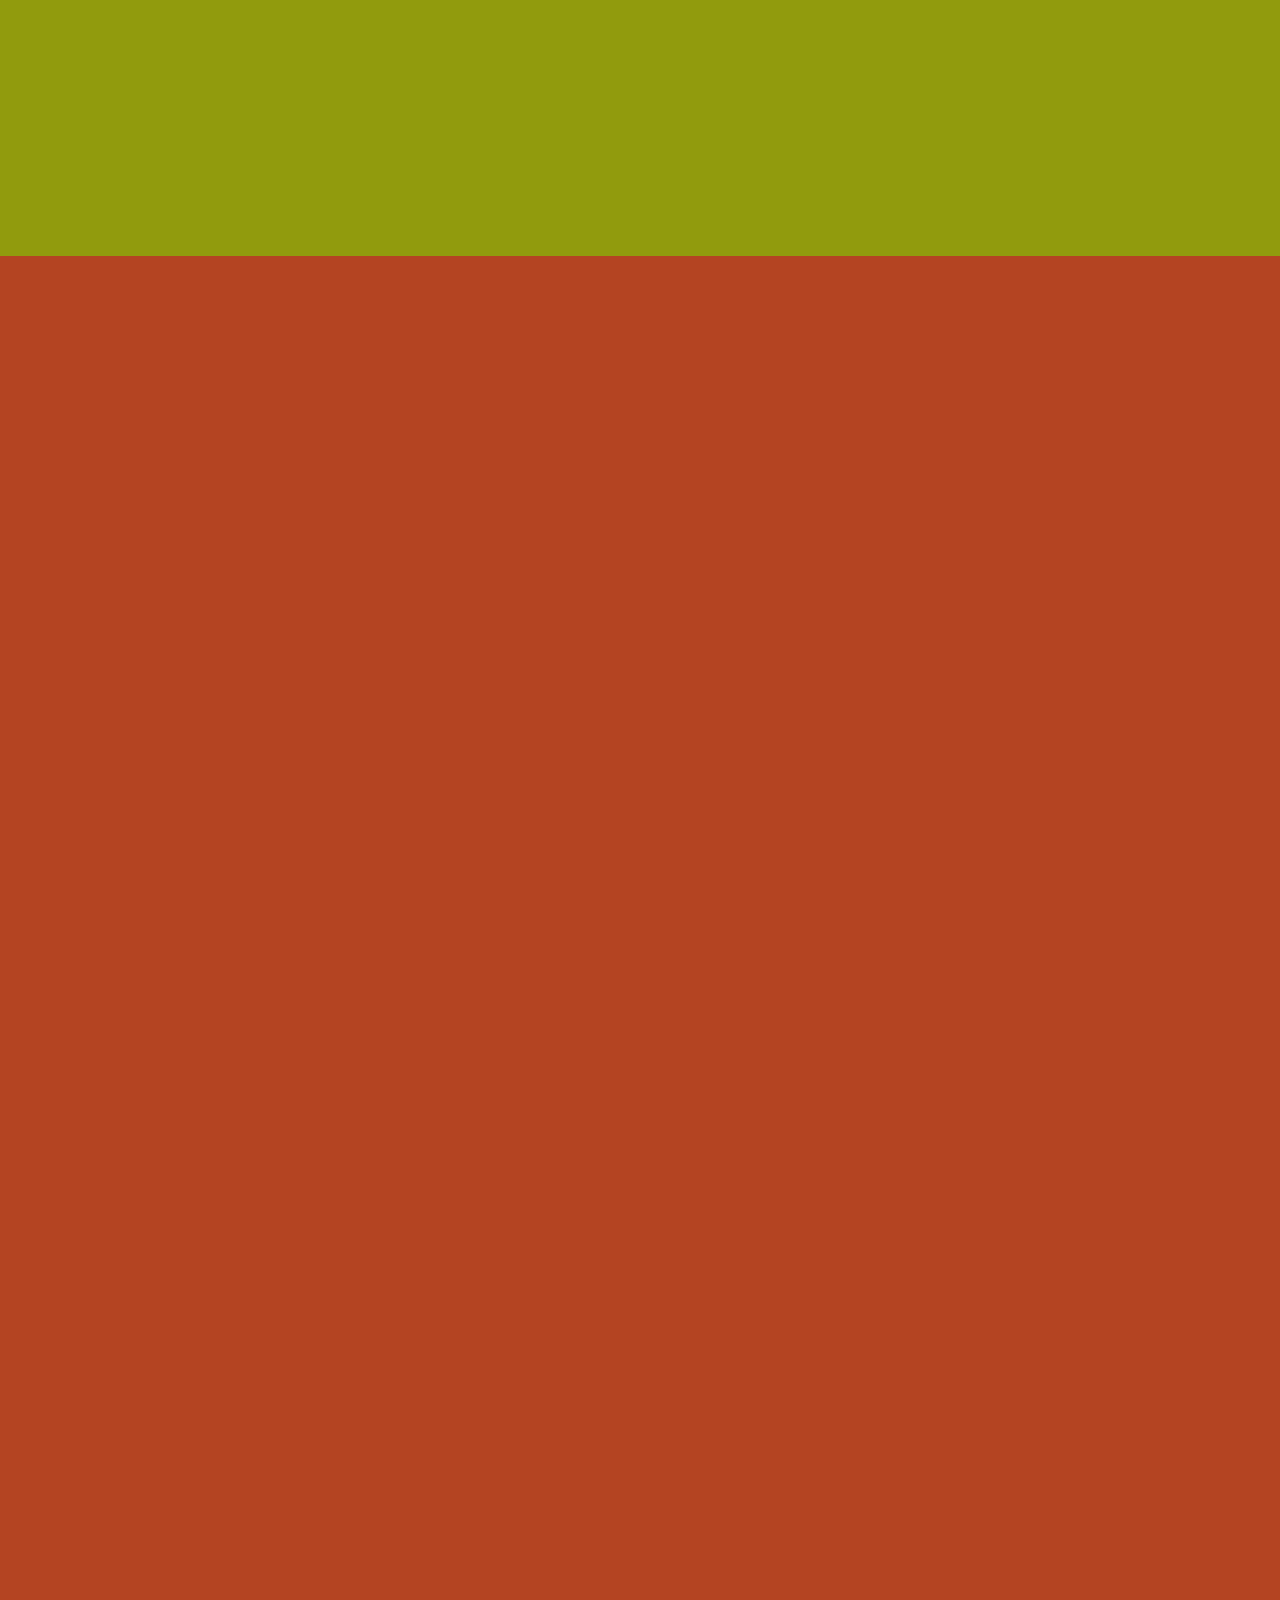
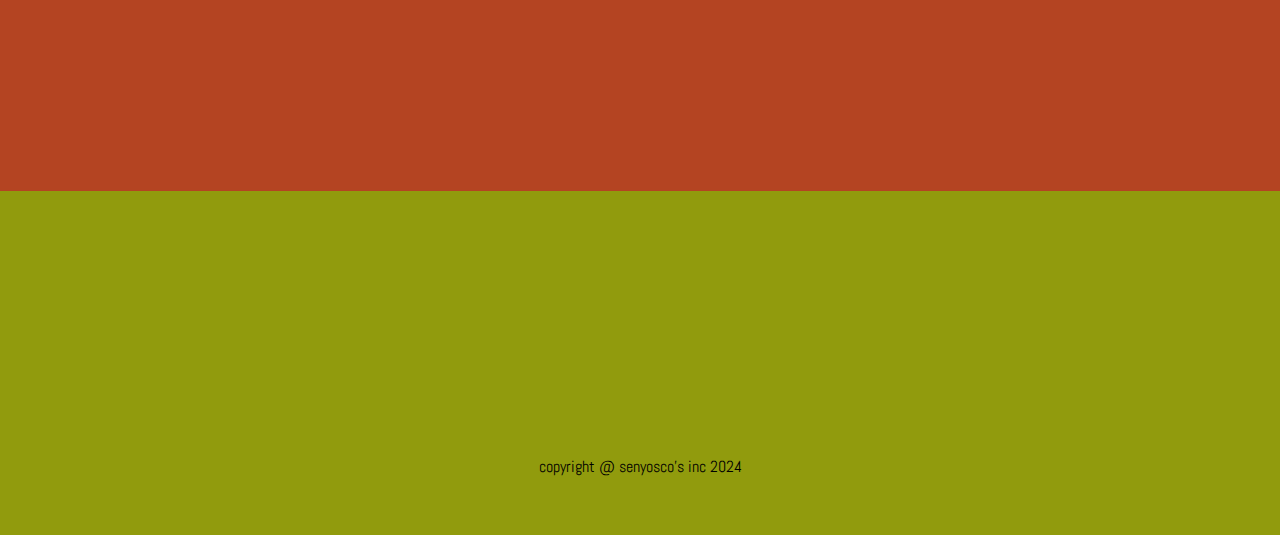
==== commit 1933e4ee: "Update index.html" ====
--- a/index.html
+++ b/index.html
@@ -7,73 +7,92 @@
     <link rel="stylesheet" href="style.css">
     <!-- jQuery CDN -->
     <script src="https://code.jquery.com/jquery-3.6.0.min.js"></script>
+    <!--AOS-->
+    <link href="https://unpkg.com/aos@2.3.1/dist/aos.css" rel="stylesheet">
+    <script src="https://unpkg.com/aos@2.3.1/dist/aos.js"></script>
     <title>Accra Vibes | Homepage</title>
 </head>
 <body>
     <nav>
         <h1 class="title">ACCRA VIBES</h1>
-        <button class="menu-button" id="menu-button">MENU</button>
+        <button class="menu-button" id="menu-button" data-aos="flip-left" data-aos-duration="1000">MENU</button>
     </nav>
     <div class="hero">
-        <h1 class="huge-text">DISCOVER</h1>
-        <div class="sub-text">
-            <h3>The heartbeat of Accra</h3>
+        <h1 class="huge-text" data-aos="flip-up" data-aos-duration="1000">DISCOVER</h1>
+        <div class="sub-text" data-aos="fade-up" data-aos-duration="1300">
+            <h3>THE HEARTBEAT OF ACCRA</h3>
         </div>
-        <img class="hero-img" src="placeholder.png" alt="">
+        <img class="hero-img" src="placeholder.png" alt="" data-aos="fade-up" data-aos-duration="1500">
     </div>
     <div class="blurb">
-        <h1 class="blurb-heading">An In-depth City Guide Into the City of Accra</h1>
+        <h1 class="blurb-heading" data-aos="flip-right" data-aos-duration="1200">An In-depth City Guide Into the City of Accra</h1>
         <hr>
-        <p class="blurb-paragraph">Lorem ipsum dolor sit amet, consectetur adipiscing elit. Nulla facilisi. Curabitur et metus ut urna ultricies suscipit. Vivamus non libero id eros varius euismod. Aliquam erat volutpat. Lorem ipsum dolor sit amet, consectetur adipiscing elit. Quisque vel urna vel nisl varius tincidunt. Nullam in risus nec lectus aliquet tincidunt non eu leo. Donec ut tincidunt.</p>
+        <p class="blurb-paragraph" data-aos="zoom-in" data-aos-duration="1200">Lorem ipsum dolor sit amet, consectetur adipiscing elit. Nulla facilisi. Curabitur et metus ut urna ultricies suscipit. Vivamus non libero id eros varius euismod. Aliquam erat volutpat. Lorem ipsum dolor sit amet, consectetur adipiscing elit. Quisque vel urna vel nisl varius tincidunt. Nullam in risus nec lectus aliquet tincidunt non eu leo. Donec ut tincidunt.</p>
     </div>
-    <div class="section-cards">
-        <div class="section-card card-1">
+    <div class="section-cards" data-aos="fade-up" data-aos-duration="1000">
+        <div class="section-card card-1" data-aos="zoom-in" data-aos-duration="1200">
             <div class="pop-up">
-                <h2>Title</h2>
+                <h2 data-aos="flip-right" data-aos-duration="500">Title</h2>
                 <p>A brief description goes here</p>
             </div>
         </div>
-        <div class="section-card card-2">
+        <div class="section-card card-2" data-aos="zoom-in" data-aos-duration="1300">
             <div class="pop-up">
-                <h2>Title</h2>
+                <h2 data-aos="flip-right" data-aos-duration="500">Title</h2>
                 <p>A brief description goes here</p>
             </div>
         </div>
-        <div class="section-card card-3">
+        <div class="section-card card-3" data-aos="zoom-in" data-aos-duration="1400">
             <div class="pop-up">
-                <h2>Title</h2>
+                <h2 data-aos="flip-right" data-aos-duration="500">Title</h2>
                 <p>A brief description goes here</p>
             </div>
         </div>
     </div>
     <div class="history">
-        <h1 class="history-heading">A STORY OF RESILIENCE AND HARDWORK</h1>
-        <p class="history-paragraph">Lorem ipsum dolor sit amet, consectetur adipiscing elit. Nulla facilisi. Curabitur et metus ut urna ultricies suscipit. Vivamus non libero id eros varius euismod. Aliquam erat volutpat. Sed malesuada lacus nec purus ullamcorper, nec aliquet urna sollicitudin. Maecenas sed ante at libero vestibulum varius eget ac sem. Donec sed mi ut ante lacinia congue. In a turpis nec libero gravida viverra. Nam ut metus nec dolor condimentum varius et ac mauris. Integer id turpis urna. Proin faucibus eros sit amet quam tempus, sed vestibulum magna posuere. Aenean id purus sit amet libero vehicula euismod. Pellentesque cursus libero vitae justo consequat, ut imperdiet libero varius. Fusce varius leo at nisl faucibus, nec fringilla est pharetra. Vestibulum congue nisl sit amet quam vehicula, sed faucibus justo tempor. Donec non felis vel eros auctor feugiat. Suspendisse potenti. Ut et magna et lorem condimentum cursus. Cras id dictum elit. Duis scelerisque, dui vel suscipit vestibulum, felis dui gravida purus, eu aliquam magna justo non nisi. <br><br> Lorem ipsum dolor sit amet, consectetur adipiscing elit. Nulla facilisi. Curabitur et metus ut urna ultricies suscipit. Vivamus non libero id eros varius euismod. Aliquam erat volutpat. Sed malesuada lacus nec purus ullamcorper, nec aliquet urna sollicitudin. Maecenas sed ante at libero vestibulum varius eget ac sem. Donec sed mi ut ante lacinia congue. In a turpis nec libero gravida viverra. Nam ut metus nec dolor condimentum varius et ac mauris. Integer id turpis urna. Proin faucibus eros sit amet quam tempus, sed vestibulum magna posuere. Aenean id purus sit amet libero vehicula euismod. Pellentesque cursus libero vitae justo consequat, ut imperdiet libero varius. Fusce varius leo at nisl faucibus, nec fringilla est pharetra. Vestibulum congue nisl sit amet quam vehicula, sed faucibus justo tempor. Donec non felis vel eros auctor feugiat. Suspendisse potenti. Ut et magna et lorem condimentum cursus. Cras id dictum elit. Duis scelerisque, dui vel suscipit vestibulum, felis dui gravida purus, eu aliquam magna justo non nisi.</p>
+        <h1 class="history-heading" data-aos="flip-right" data-aos-duration="1000">A STORY OF RESILIENCE AND HARDWORK</h1>
+        <div class="history-paragraph">
+            <p data-aos="zoom-in" data-aos-duration="1000">Lorem ipsum dolor sit amet, consectetur adipiscing elit. Nulla facilisi. Curabitur et metus ut urna ultricies suscipit. Vivamus non libero id eros varius euismod. Aliquam erat volutpat. Sed malesuada lacus nec purus ullamcorper, nec aliquet urna sollicitudin. Maecenas sed ante at libero vestibulum varius eget ac sem. Donec sed mi ut ante lacinia congue. In a turpis nec libero gravida viverra. Nam ut metus nec dolor condimentum varius et ac mauris. Integer id turpis urna. Proin faucibus eros sit amet quam tempus, sed vestibulum magna posuere. Aenean id purus sit amet libero vehicula euismod. Pellentesque cursus libero vitae justo consequat, ut imperdiet libero varius. Fusce varius leo at nisl faucibus, nec fringilla est pharetra. Vestibulum congue nisl sit amet quam vehicula, sed faucibus justo tempor. Donec non felis vel eros auctor feugiat. Suspendisse potenti. Ut et magna et lorem condimentum cursus. Cras id dictum elit. Duis scelerisque, dui vel suscipit vestibulum, felis dui gravida purus, eu aliquam magna justo non nisi. </p>
+            <p data-aos="zoom-in" data-aos-duration="1000"> Lorem ipsum dolor sit amet, consectetur adipiscing elit. Nulla facilisi. Curabitur et metus ut urna ultricies suscipit. Vivamus non libero id eros varius euismod. Aliquam erat volutpat. Sed malesuada lacus nec purus ullamcorper, nec aliquet urna sollicitudin. Maecenas sed ante at libero vestibulum varius eget ac sem. Donec sed mi ut ante lacinia congue. In a turpis nec libero gravida viverra. Nam ut metus nec dolor condimentum varius et ac mauris. Integer id turpis urna. Proin faucibus eros sit amet quam tempus, sed vestibulum magna posuere. Aenean id purus sit amet libero vehicula euismod. Pellentesque cursus libero vitae justo consequat, ut imperdiet libero varius. Fusce varius leo at nisl faucibus, nec fringilla est pharetra. Vestibulum congue nisl sit amet quam vehicula, sed faucibus justo tempor. Donec non felis vel eros auctor feugiat. Suspendisse potenti. Ut et magna et lorem condimentum cursus. Cras id dictum elit. Duis scelerisque, dui vel suscipit vestibulum, felis dui gravida purus, eu aliquam magna justo non nisi.</p>
+
+        </div>
     </div>
     <div class="history-images">
-        <img src="placeholder.png" alt="">
-        <img src="placeholder.png" alt="">
-        <img src="placeholder.png" alt="">
+        <img src="placeholder.png" alt="" data-aos="flip-right" data-aos-duration="1000">
+        <img src="placeholder.png" alt="" data-aos="flip-right" data-aos-duration="1200">
+        <img src="placeholder.png" alt="" data-aos="flip-right" data-aos-duration="1400">
     </div>
-    <div class="event-board">
-        <h1 class="event-board-heading">UPCOMING EVENTS</h1>
-        <div class="board"></div>
+    <div class="event-board" data-aos="fade-up" data-aos-duration="1000">
+        <h1 class="event-board-heading" data-aos="flip-right" data-aos-duration="1200">UPCOMING EVENTS</h1>
+        <div class="board" data-aos="zoom-in" data-aos-duration="1500"></div>
     </div>
     <div class="gallery">
-        <h1 class="gallery-heading">SCENES FROM ACCRA</h1>
+        <h1 class="gallery-heading" data-aos="fade-up" data-aos-duration="1000">SCENES FROM ACCRA</h1>
         <div class="display">
-            <img src="placeholder.png" alt="">
-            <img src="placeholder.png" alt="">
-            <img src="placeholder.png" alt="">
-            <img src="placeholder.png" alt="">
-            <img src="placeholder.png" alt="">
-            <img src="placeholder.png" alt="">
-            <img src="placeholder.png" alt="">
-            <img src="placeholder.png" alt="">
-            <img src="placeholder.png" alt="">
-            <img src="placeholder.png" alt="">
+            <img src="placeholder.png" alt=""data-aos="zoom-in" data-aos-duration="1000">
+            <img src="placeholder.png" alt=""data-aos="zoom-in" data-aos-duration="1000">
+            <img src="placeholder.png" alt=""data-aos="zoom-in" data-aos-duration="1000">
+            <img src="placeholder.png" alt=""data-aos="zoom-in" data-aos-duration="1000">
+            <img src="placeholder.png" alt=""data-aos="zoom-in" data-aos-duration="1000">
+            <img src="placeholder.png" alt=""data-aos="zoom-in" data-aos-duration="1000">
+            <img src="placeholder.png" alt=""data-aos="zoom-in" data-aos-duration="1000">
+            <img src="placeholder.png" alt=""data-aos="zoom-in" data-aos-duration="1000">
+            <img src="placeholder.png" alt=""data-aos="zoom-in" data-aos-duration="1000">
+            <img src="placeholder.png" alt=""data-aos="zoom-in" data-aos-duration="1000">
         </div>
     </div>
+    <footer>
+        <div class="links">
+            <p data-aos="fade-up" data-aos-duration="1000">Link</p>
+            <p data-aos="fade-up" data-aos-duration="1100">Link</p>
+            <p data-aos="fade-up" data-aos-duration="1200">Link</p>
+            <p data-aos="fade-up" data-aos-duration="1300">Link</p>
+        </div>
+        <div class="bold-footer" data-aos="fade-up" data-aos-duration="1000">
+            <h1 data-aos="zoom-in" data-aos-duration="1500">ACCRA VIBES</h1>
+        </div>
+        <p class="copyright" style="text-align: center;">copyright @ senyosco's inc 2024</p>
+    </footer>
 
     <!--Drop Down Menu-->
     <div class="drop-down-menu" id="drop-down-menu">
@@ -90,5 +109,10 @@
             });
         });
     </script>
+
+    <!--AOS-->
+    <script>
+        AOS.init();
+    </script>
 </body>
-</html>+</html>
--- a/style.css
+++ b/style.css
@@ -3,16 +3,17 @@
 @font-face {font-family: "Dubtronic"; src: url("Dubtronic-Solid.otf");}
 @font-face {font-family: "Abel"; src: url("abel-regular.ttf");}
 @font-face {font-family: "Archivo Black"; src: url("ArchivoBlack.otf");}
-
-@media screen and (max-width: 550px) {
+@font-face {font-family: "Diner Obese"; src: url("Diner-Obese.ttf");}
+@font-face {font-family: "Sniglet"; src: url("Sniglet-ExtraBold.otf");}
+
+@media screen and (max-width: 450px) {
     /*Styling for nav bar and elements within*/
     nav{width: 95%;}
     .title{margin-left: 20px; font-size: 1.3rem; font-family: "Archivo Black";}
-    .menu-button{height: 50px; width: 150px; font-size: 1.3rem; font-family: "Archivo Black";}
+    .menu-button{height: 50px; width: 100px; font-size: 1.3rem; font-family: "Archivo Black";}
 
     /*Styling for hero section and elements within*/
     .hero{width: 95%; padding-bottom: 20px;}
-    .huge-text{margin: 10px auto; text-align: center; font-size: 5rem; /*letter-spacing: 20px; transform: scaleY(5);*/}
     .sub-text{height: 70px; width: 100%; margin: 10px auto; font-size: 1.3rem; letter-spacing: 5px;}
     .hero-img{margin: 10px auto; height: 70vh; width: 100%;}
 
@@ -52,7 +53,54 @@
 
 }
 
-@media screen and (min-width: 1050px) and (max-width: 1600px) {
+@media screen and (min-width: 451px) and (max-width: 600px) {
+    /*Styling for nav bar and elements within*/
+    nav{width: 95%;}
+    .title{margin-left: 20px; font-size: 1.3rem; font-family: "Archivo Black";}
+    .menu-button{height: 50px; width: 150px; font-size: 1.3rem; font-family: "Archivo Black";}
+
+    /*Styling for hero section and elements within*/
+    .hero{width: 95%; padding-bottom: 20px;}
+    .sub-text{height: 70px; width: 100%; margin: 10px auto; font-size: 1.3rem; letter-spacing: 5px;}
+    .hero-img{margin: 10px auto; height: 70vh; width: 100%;}
+
+    /*Styling for blurb and history sections and the elements within*/
+    .blurb, .history{width: 95%; margin: 10px auto; padding-bottom: 20px;}
+    .blurb-heading{width: 50%; font-size: 2rem; font-family: "Archivo Black";}
+    .blurb hr{height: 250px; width: 1px; margin: 0px 10px; background-color: black; border: none;}
+    .blurb-paragraph{width: 40%; font-size: 1rem;}
+
+    /*Styling for section cards and the elements within*/
+    .section-cards{width: 95%; margin: 50px auto; padding-bottom: 50px;}
+    .section-card{height: 500px; width: 95%; margin: 10px auto;}
+    .pop-up{height: 150px; width: 90%; margin: 0px auto; padding: 10px; position: relative; top: 380px;}
+    .pop-up h2{font-size: 3rem; font-family: "Archivo Black";}
+    .pop-up p{font-size: 1rem;}
+    .section-card:hover .pop-up{top: 320px; cursor: url("right-arrow.png"), auto; transition: .5s; background-image: linear-gradient(to bottom, rgba(0, 0, 0, 0.0), rgba(0, 0, 0, 0.2), rgba(0, 0, 0, 0.5) );}
+
+    /*Styling for history images*/
+    .history-heading{width: 95%; font-size: 2rem; font-family: "Archivo Black";}
+    .history-paragraph{width: 95%; font-size: 1rem;}
+    .history-images{width: 95%; margin: 50px auto;}
+    .history-images img{height: 200px; width: 100%; margin: 5px; object-fit: cover;}
+
+    /*Styling for event board and child elements*/
+    .event-board{width: 95%; margin: 50px auto; padding: 20px 0px;}
+    .event-board-heading{width: 95%; margin: 10px auto; font-size: 2rem; font-family: "Archivo Black";}
+    .board{height: 80vh; width: 95%; margin: 10px auto; background-color: white;}
+
+    /*Styling for gallery section*/
+    .gallery{width: 95%; margin: 50px auto; padding: 50px 0px;}
+    .gallery-heading{width: 30%; font-size: 2rem; font-family: "Archivo Black";}
+    .display{width: 100%;}
+    .display img{height: 250px; width: 45%; margin: 5px; object-fit: cover;}
+
+    .drop-down-menu button{width: 100%; margin: 20px auto; font-size: 4rem;}
+
+
+}
+
+@media screen and (min-width: 800px) and (max-width: 1149px) {
     /*Styling for nav bar and elements within*/
     nav{width: 95%;}
     .title{margin-left: 20px; font-size: 2rem; font-family: "Archivo Black";}
@@ -60,7 +108,51 @@
 
     /*Styling for hero section and elements within*/
     .hero{width: 95%; padding-bottom: 20px;}
-    .huge-text{margin: 10px auto; text-align: center; font-size: 15rem; /*letter-spacing: 20px; transform: scaleY(5);*/}
+    .sub-text{height: 70px; width: 100%; margin: 10px auto; font-size: 3rem; letter-spacing: 10px;}
+    .hero-img{margin: 10px auto; height: 100vh; width: 100%;}
+
+    /*Styling for blurb and history sections and the elements within*/
+    .blurb, .history{width: 95%; margin: 10px auto; padding-bottom: 20px;}
+    .blurb-heading, .history-heading{width: 50%; font-size: 3.5rem; font-family: "Archivo Black";}
+    .blurb hr{height: 250px; width: 1px; margin: 0px 10px; background-color: black; border: none;}
+    .blurb-paragraph, .history-paragraph{width: 40%; font-size: 1.5rem;}
+
+    /*Styling for section cards and the elements within*/
+    .section-cards{width: 95%; margin: 50px auto; padding-bottom: 50px;}
+    .section-card{height: 500px; width: 32%;}
+    .pop-up{height: 160px; width: 90%; margin: 0px auto; padding: 10px; position: relative; top: 380px;}
+    .pop-up h2{font-size: 3rem; font-family: "Archivo Black";}
+    .pop-up p{font-size: 1.5rem;}
+    .section-card:hover .pop-up{top: 310px; cursor: url("right-arrow.png"), auto; transition: .5s; background-image: linear-gradient(to bottom, rgba(0, 0, 0, 0.0), rgba(0, 0, 0, 0.2), rgba(0, 0, 0, 0.5) );}
+
+    /*Styling for history images*/
+    .history-images{width: 95%; margin: 50px auto;}
+    .history-images img{height: 200px; width: 250px; margin: 5px; object-fit: cover;}
+
+    /*Styling for event board and child elements*/
+    .event-board{width: 95%; margin: 50px auto; padding: 20px 0px;}
+    .event-board-heading{width: 25%; font-size: 3.5rem; font-family: "Archivo Black";}
+    .board{height: 80vh; width: 70%; background-color: white;}
+
+    /*Styling for gallery section*/
+    .gallery{width: 95%; margin: 50px auto; padding: 50px 0px;}
+    .gallery-heading{width: 30%; font-size: 3.5rem; font-family: "Archivo Black";}
+    .display{width: 100%;}
+    .display img{height: 350px; width: 23%; margin: 5px; object-fit: cover;}
+
+    .drop-down-menu button{width: 100%; margin: 20px auto; font-size: 8rem;}
+
+
+}
+
+@media screen and (min-width: 1150px) {
+    /*Styling for nav bar and elements within*/
+    nav{width: 95%;}
+    .title{margin-left: 20px; font-size: 2rem; font-family: "Archivo Black";}
+    .menu-button{height: 50px; width: 150px; font-size: 2rem; font-family: "Archivo Black";}
+
+    /*Styling for hero section and elements within*/
+    .hero{width: 95%; padding-bottom: 20px;}
     .sub-text{height: 70px; width: 100%; margin: 10px auto; font-size: 3rem; letter-spacing: 10px;}
     .hero-img{margin: 10px auto; height: 100vh; width: 100%;}
 
@@ -68,10 +160,10 @@
     .blurb, .history{width: 95%; margin: 10px auto; padding-bottom: 20px;}
     .blurb-heading, .history-heading{width: 50%; font-size: 4rem; font-family: "Archivo Black";}
     .blurb hr{height: 250px; width: 1px; margin: 0px 10px; background-color: black; border: none;}
-    .blurb-paragraph, .history-paragraph{width: 40%; font-size: 1.5rem;}
+    .blurb-paragraph, .history-paragraph{width: 40%; font-size: 1.5rem; color: white;}
 
     /*Styling for section cards and the elements within*/
-    .section-cards{width: 95%; margin: 50px auto; padding-bottom: 50px;}
+    .section-cards{width: 95%; margin: 50px auto; padding-top: 50px; padding-bottom: 50px;}
     .section-card{height: 500px; width: 32%;}
     .pop-up{height: 150px; width: 90%; margin: 0px auto; padding: 10px; position: relative; top: 380px;}
     .pop-up h2{font-size: 3rem; font-family: "Archivo Black";}
@@ -89,8 +181,8 @@
 
     /*Styling for gallery section*/
     .gallery{width: 95%; margin: 50px auto; padding: 50px 0px;}
-    .gallery-heading{width: 30%; font-size: 4rem; font-family: "Archivo Black";}
-    .display{width: 100%;}
+    .gallery-heading{width: 30%; margin-left: 50px; font-size: 4rem; font-family: "Archivo Black"; color: white;}
+    .display{width: 95%; margin: 0px auto;}
     .display img{height: 350px; width: 23%; margin: 5px; object-fit: cover;}
 
     .drop-down-menu button{width: 100%; margin: 20px auto; font-size: 9rem;}
@@ -101,7 +193,7 @@
 /*Changes to styling below will affect all elements across device widths*/
 body{
     margin: 0px;
-    background-color: rgb(189, 174, 115);
+    background-color: rgb(145, 155, 13);
     font-family: "Abel";
     cursor: url("cursor.png"), auto;
 }
@@ -121,9 +213,13 @@
     margin: 20px auto;
     border-bottom: 1px solid black;
 }
+.title{
+    font-family: "Dubtronic";
+}
 .menu-button{
     border: none;
     background-color: transparent;
+    font-family: "Dubtronic";
 }
 .menu-button:hover{
     background-color: black;
@@ -138,7 +234,36 @@
     border-bottom: 1px solid black;
 }
 .huge-text{
-    font-family: "Dubtronic";
+    /*font-family: "Dubtronic";*/
+    font-family: "Sniglet";
+    color: rgb(12, 62, 92);
+}
+@media  screen and (max-width: 370px) {
+    .huge-text{margin: 10px auto; text-align: center; font-size: 3.5rem; /*letter-spacing: 20px; transform: scaleY(5);*/}
+}
+@media screen and (min-width: 371px) and (max-width: 450px) {
+    .huge-text{margin: 10px auto; text-align: center; font-size: 4.5rem; /*letter-spacing: 20px; transform: scaleY(5);*/}
+}
+@media screen and (min-width: 451px) and (max-width: 600px) {
+    .huge-text{margin: 10px auto; text-align: center; font-size: 7rem; /*letter-spacing: 20px; transform: scaleY(5);*/}
+}
+@media screen and (min-width: 601px) and (max-width: 799px) {
+    .huge-text{margin: 10px auto; text-align: center; font-size: 10rem; /*letter-spacing: 20px; transform: scaleY(5);*/}
+}
+@media screen and (min-width: 800px) and (max-width: 999px) {
+    .huge-text{margin: 10px auto; text-align: center; font-size: 11.5rem;}
+}
+@media screen and (min-width: 1000px) and (max-width: 1150px) {
+    .huge-text{margin: 10px auto; text-align: center; font-size: 13rem;}
+}
+@media screen and (min-width: 1151px) and (max-width: 1300px) {
+    .huge-text{margin: 10px auto; text-align: center; font-size: 15rem;}
+}
+@media screen and (min-width: 1301px) and (max-width: 1450px) {
+    .huge-text{margin: 10px auto; text-align: center; font-size: 17rem;}
+}
+@media screen and (min-width: 1451px) {
+    .huge-text{margin: 10px auto; text-align: center; font-size: 19rem;}
 }
 .sub-text{
     display: flex;
@@ -146,6 +271,7 @@
     justify-content: center;
     background-color: black;
     color: white;
+    font-family: "Sniglet";
 }
 .hero-img{
     object-fit: cover;
@@ -158,6 +284,9 @@
     justify-content: space-evenly;
     border-bottom: 1px solid black;
 }
+.blurb-heading, .history-heading {
+    color: rgb(12, 62, 92);
+}
 
 /*Styling for section cards and the elements within*/
 .section-cards{
@@ -165,6 +294,7 @@
     flex-wrap: wrap;
     align-items: center;
     justify-content: space-evenly;
+    background-color: black;
     border-bottom: 1px solid black;
 }
 .section-card{
@@ -188,13 +318,14 @@
     display: flex;
     flex-wrap: wrap;
     justify-content: space-evenly;
-    background-color: black;
+    background-color: rgb(12, 62, 92);
     color: white;
 }
 
 /*Styling for gallery section*/
 .gallery{
-    border-bottom: 1px solid black;
+    width: 100%;
+    background-color: rgb(180, 68, 34);
 }
 .display{
     display: flex;
@@ -212,18 +343,17 @@
     flex-direction: column;
     align-items: center;
     justify-content: center;
-    background-color: black;
+    background-color: rgb(180, 68, 34);
     display: none;
 }
 .drop-down-menu button{
     background-color: transparent;
     border: none;
-    color: rgb(189, 174, 115);
-    font-family: "Dubtronic";
+    color: black;
+    font-family: "Sniglet";
 }
 
 .drop-down-menu button:hover{
     color: white;
     cursor: url("right-arrow.png"), auto;
 }
-
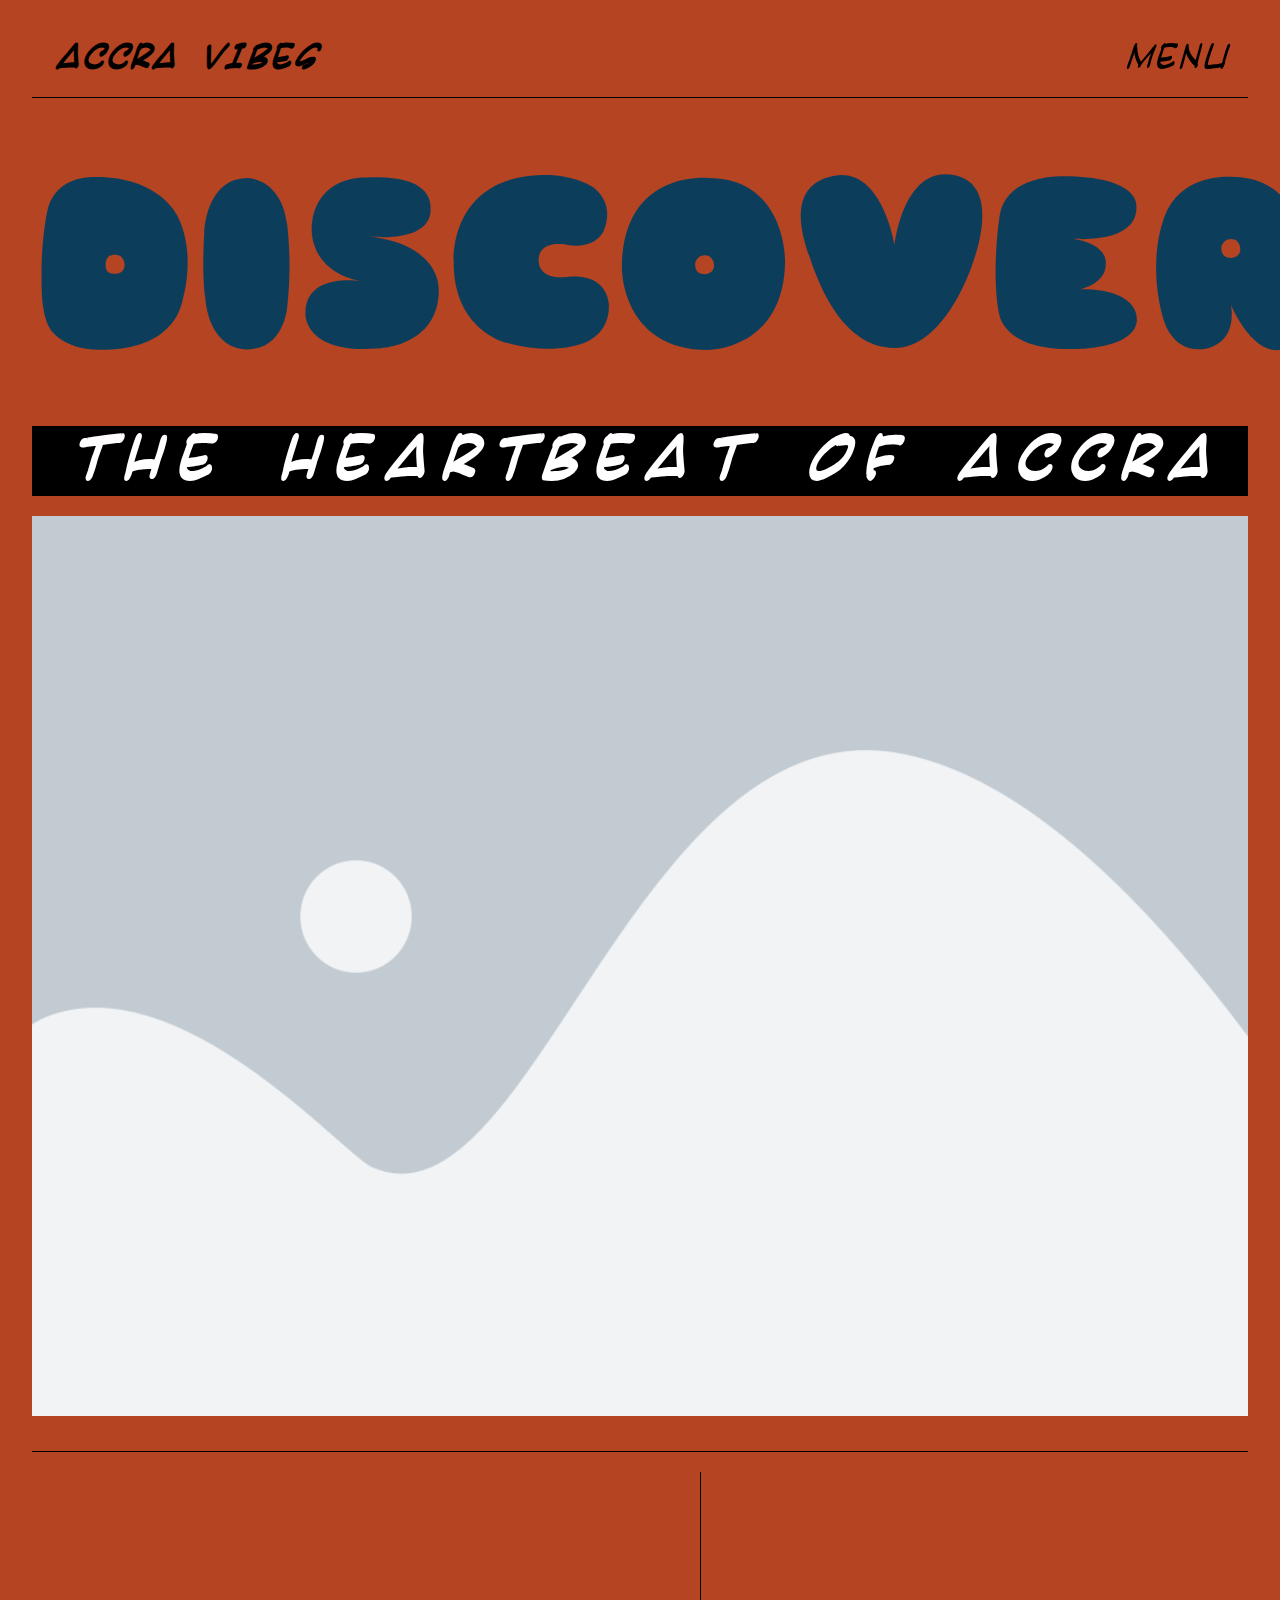
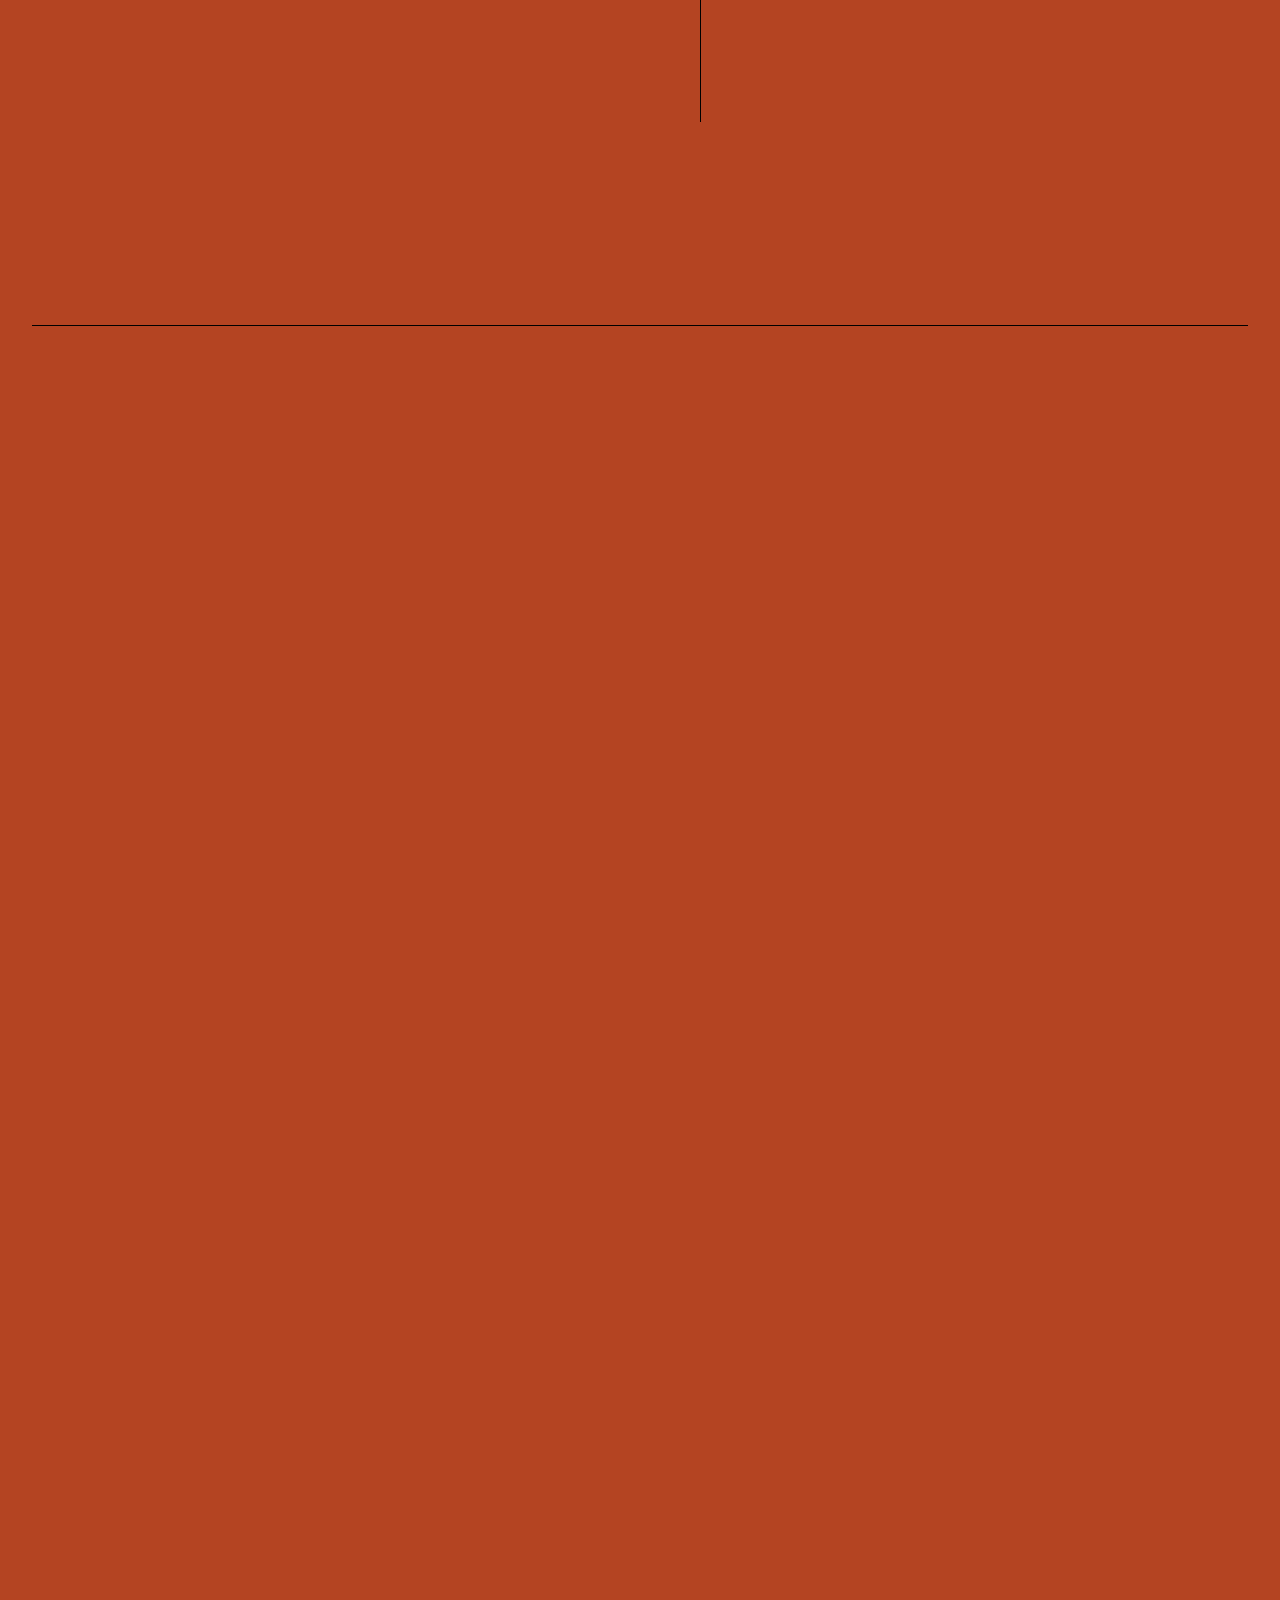
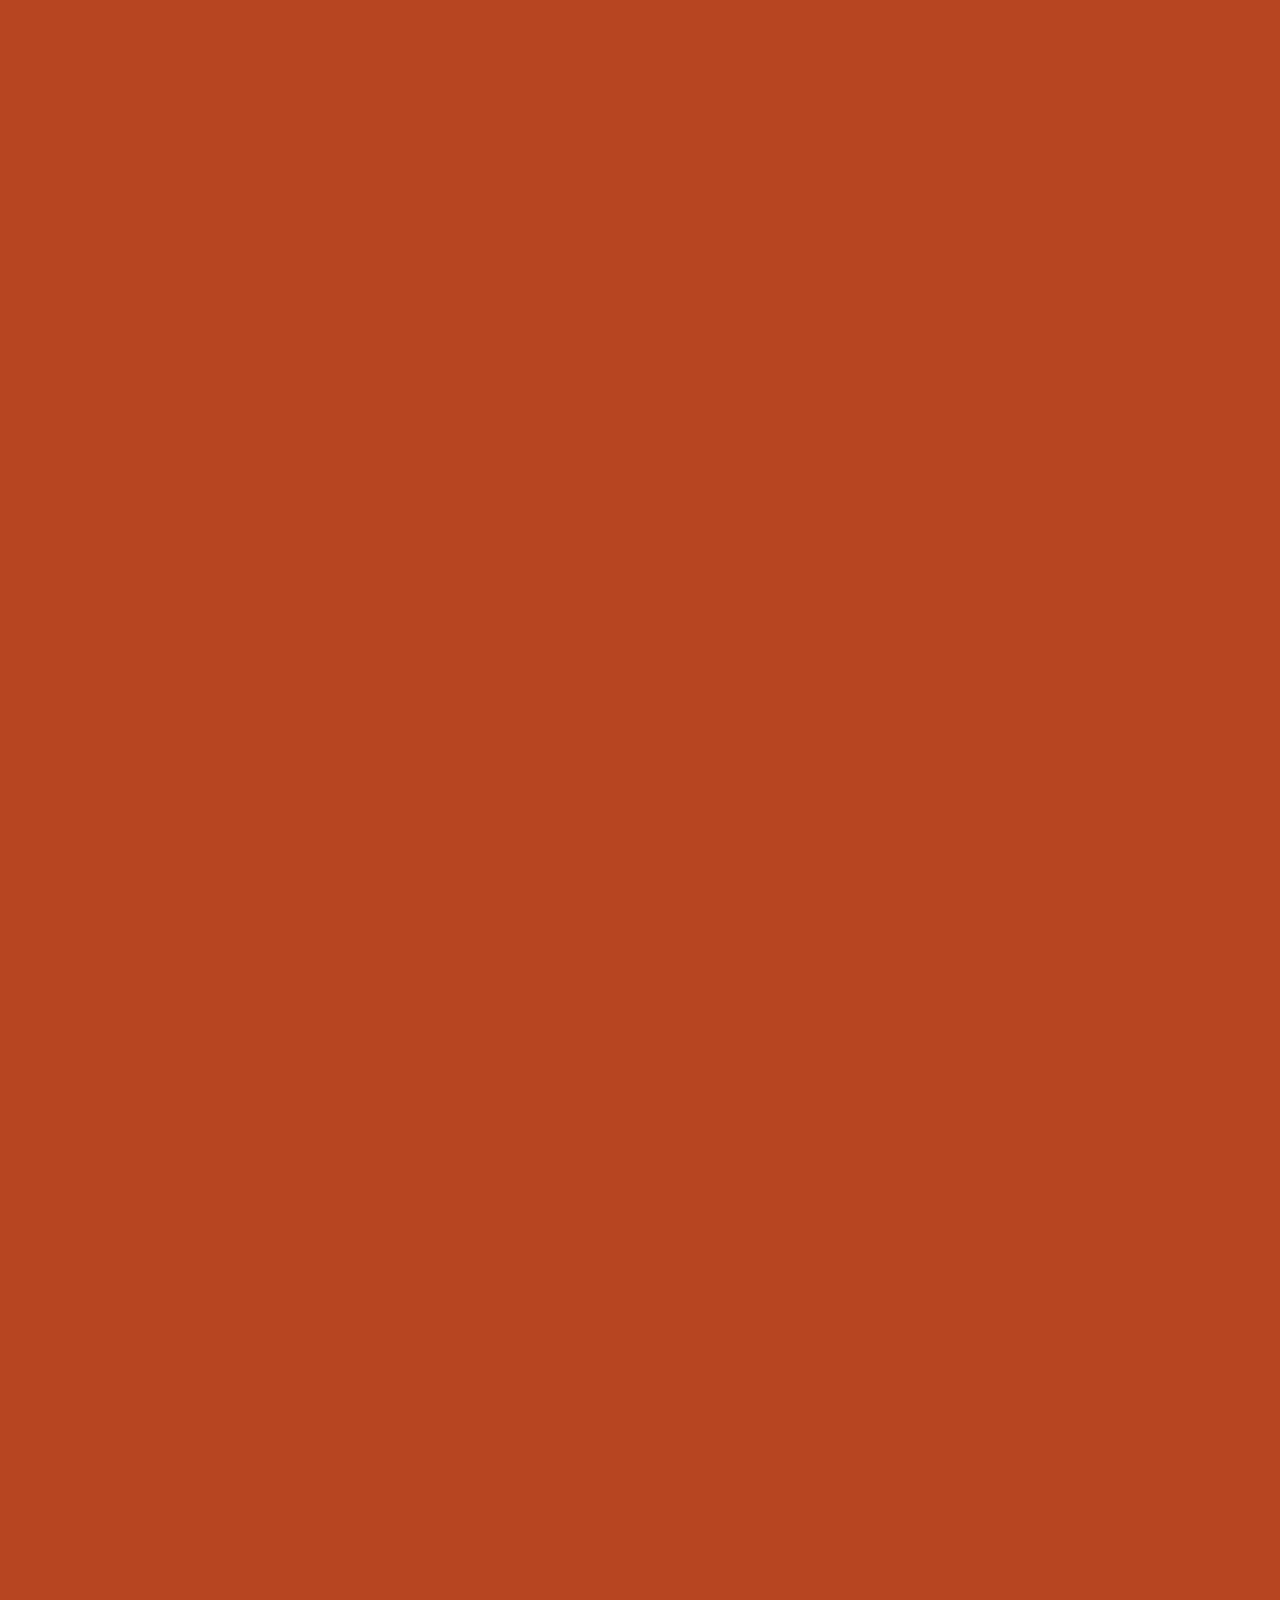
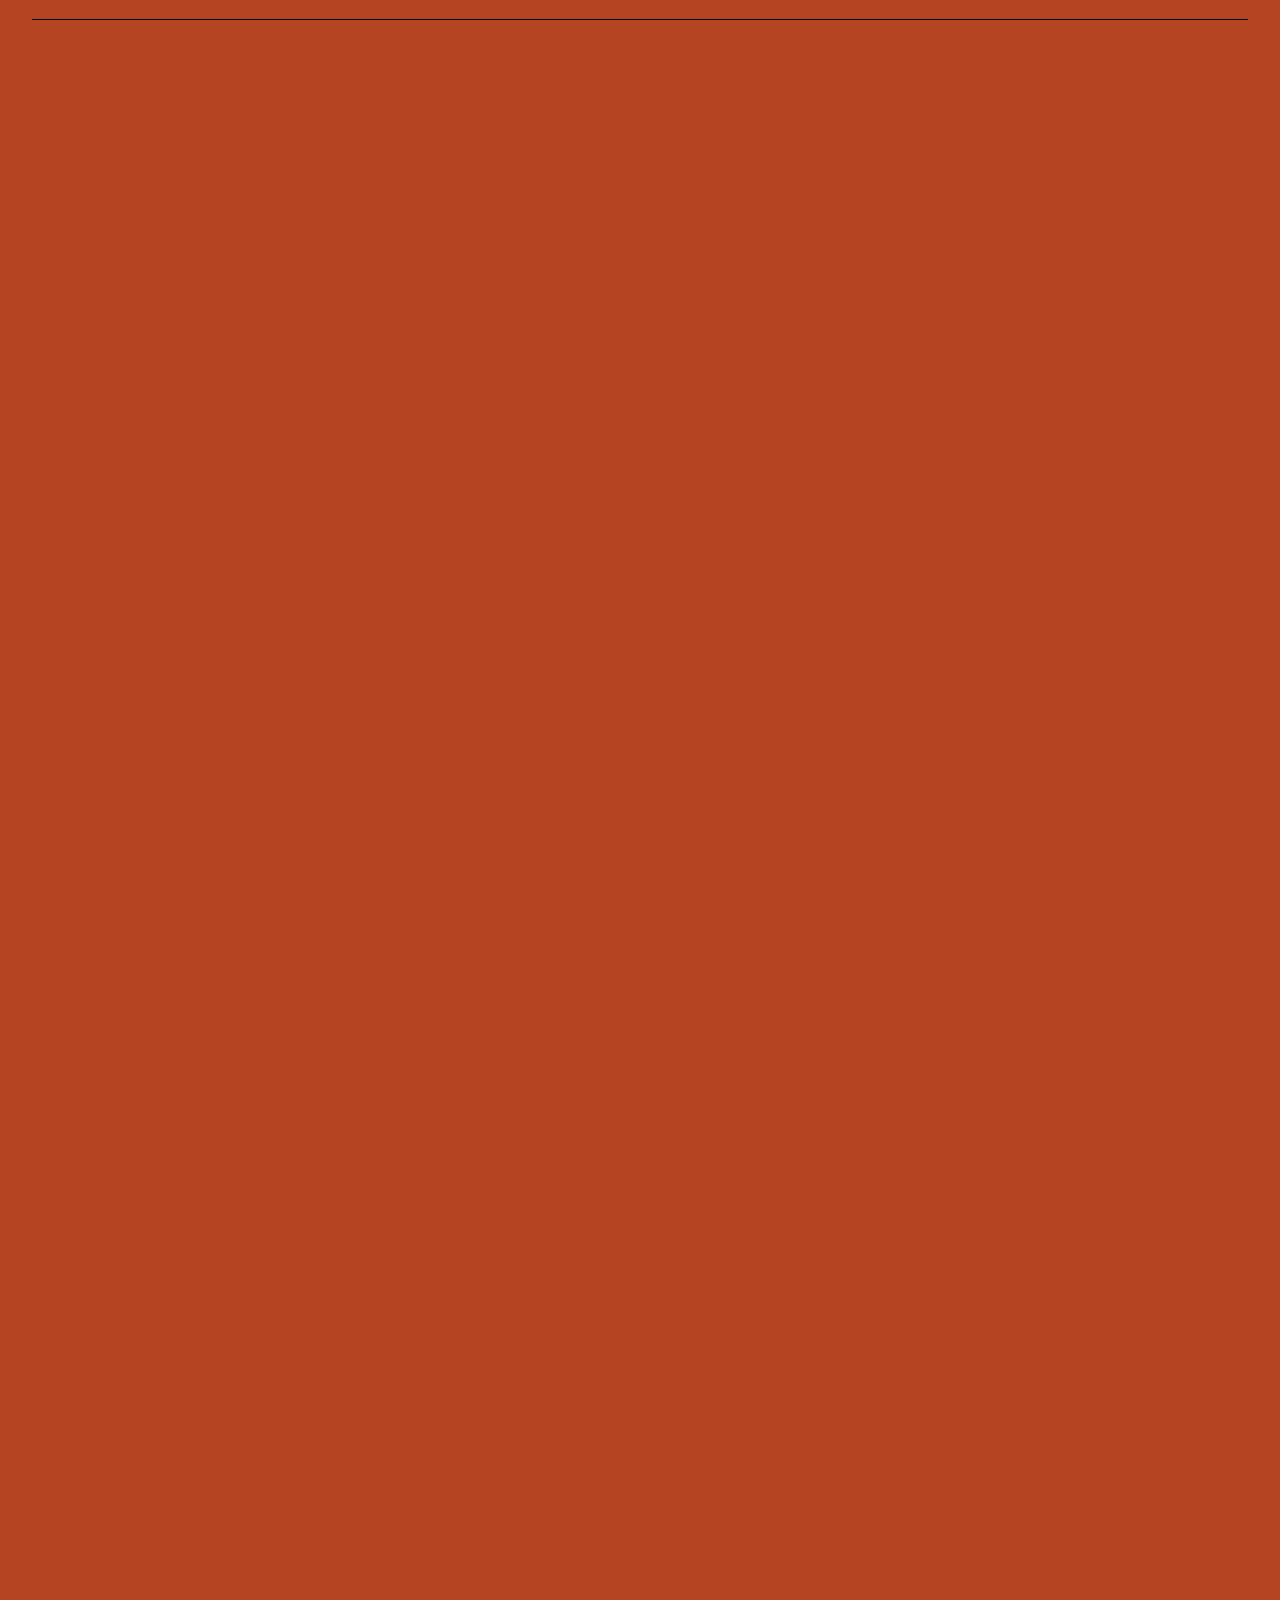
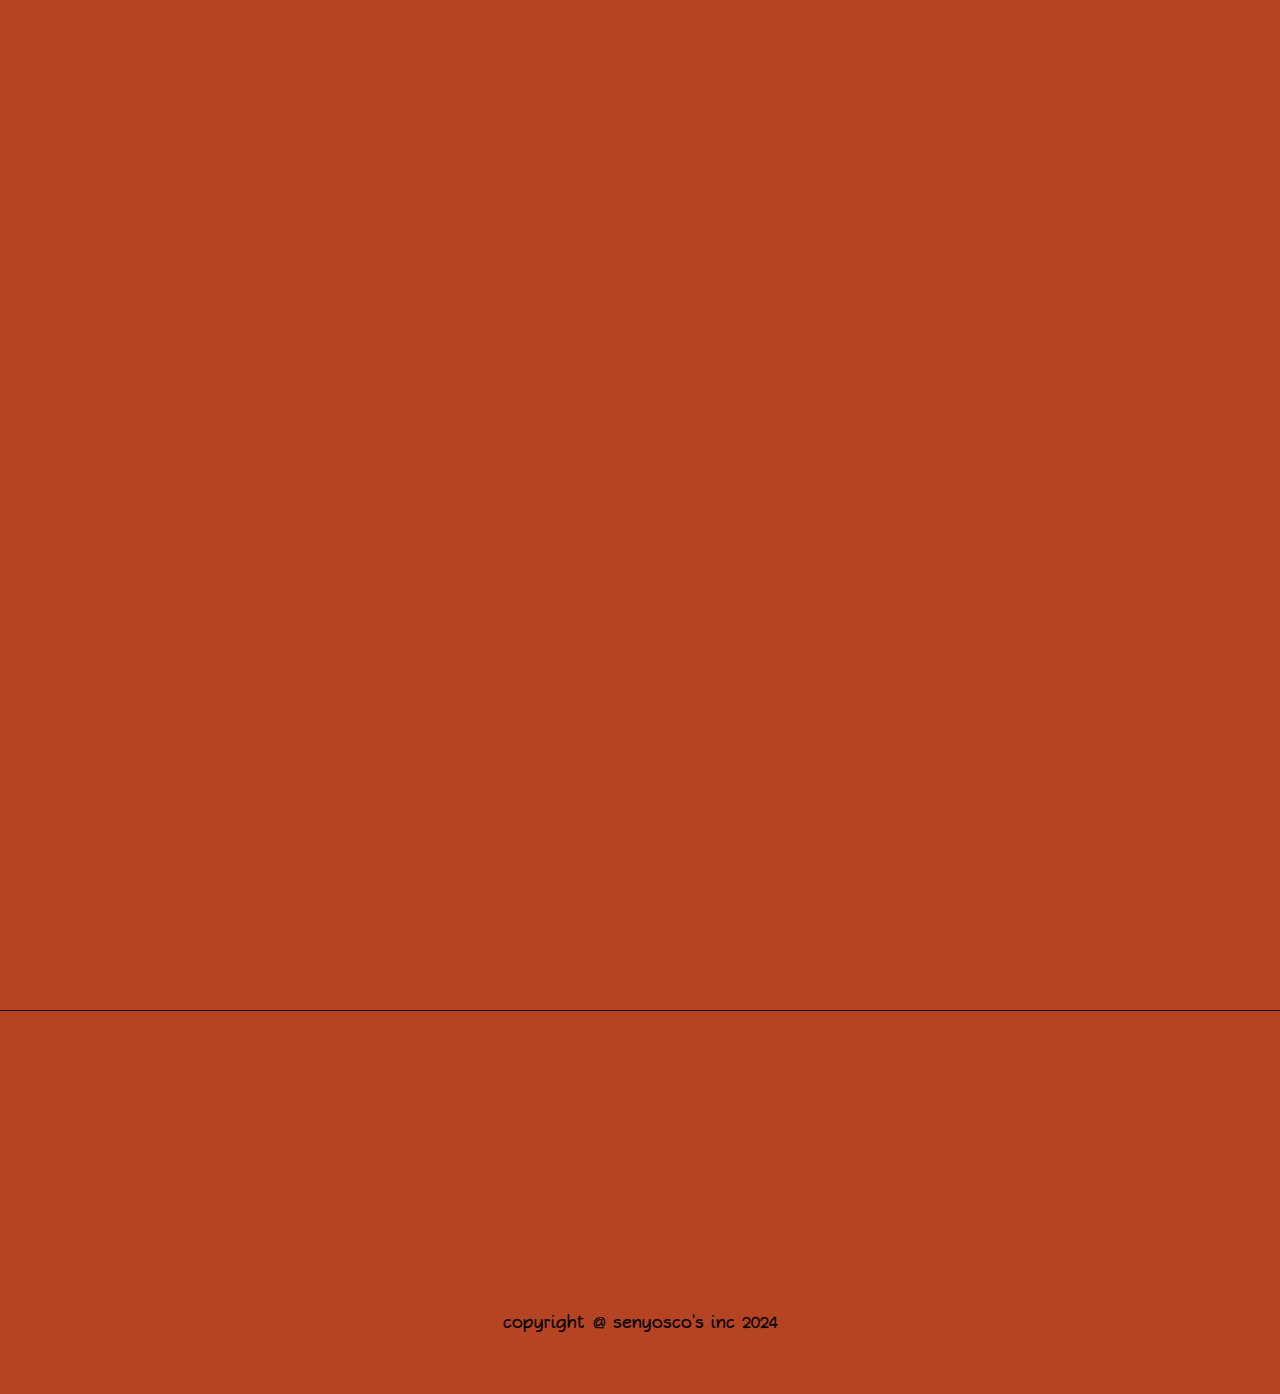
==== commit be488fe2: "Add files via upload" ====
--- a/index.html
+++ b/index.html
@@ -31,22 +31,22 @@
     </div>
     <div class="section-cards" data-aos="fade-up" data-aos-duration="1000">
         <div class="section-card card-1" data-aos="zoom-in" data-aos-duration="1200">
-            <div class="pop-up">
-                <h2 data-aos="flip-right" data-aos-duration="500">Title</h2>
+            <a href="food_culture.html"><div class="pop-up">
+                <h2 data-aos="flip-right" data-aos-duration="500">FOOD CULTURE</h2>
                 <p>A brief description goes here</p>
-            </div>
+            </div></a>
         </div>
         <div class="section-card card-2" data-aos="zoom-in" data-aos-duration="1300">
-            <div class="pop-up">
-                <h2 data-aos="flip-right" data-aos-duration="500">Title</h2>
+            <a href="lifestyle.html"><div class="pop-up">
+                <h2 data-aos="flip-right" data-aos-duration="500">LIFESTYLE</h2>
                 <p>A brief description goes here</p>
-            </div>
+            </div></a>
         </div>
         <div class="section-card card-3" data-aos="zoom-in" data-aos-duration="1400">
-            <div class="pop-up">
-                <h2 data-aos="flip-right" data-aos-duration="500">Title</h2>
+            <a href="top_destinations.html"><div class="pop-up">
+                <h2 data-aos="flip-right" data-aos-duration="500">TOP DESTINATIONS</h2>
                 <p>A brief description goes here</p>
-            </div>
+            </div></a>
         </div>
     </div>
     <div class="history">
@@ -115,4 +115,4 @@
         AOS.init();
     </script>
 </body>
-</html>
+</html>--- a/style.css
+++ b/style.css
@@ -1,25 +1,24 @@
 
 /*Document Fonts*/
 @font-face {font-family: "Dubtronic"; src: url("Dubtronic-Solid.otf");}
-@font-face {font-family: "Abel"; src: url("abel-regular.ttf");}
-@font-face {font-family: "Archivo Black"; src: url("ArchivoBlack.otf");}
-@font-face {font-family: "Diner Obese"; src: url("Diner-Obese.ttf");}
+@font-face {font-family: "Karatula"; src: url("KARAI___.ttf");}
+@font-face {font-family: "Qarmic Sans"; src: url("Qarmic_sans_Abridged.ttf");}
 @font-face {font-family: "Sniglet"; src: url("Sniglet-ExtraBold.otf");}
 
 @media screen and (max-width: 450px) {
     /*Styling for nav bar and elements within*/
     nav{width: 95%;}
-    .title{margin-left: 20px; font-size: 1.3rem; font-family: "Archivo Black";}
-    .menu-button{height: 50px; width: 100px; font-size: 1.3rem; font-family: "Archivo Black";}
+    .title{margin-left: 20px; font-size: 1.3rem; font-family: "Karatula";}
+    .menu-button{height: 50px; width: 100px; font-size: 1.3rem; font-family: "Karatula";}
 
     /*Styling for hero section and elements within*/
     .hero{width: 95%; padding-bottom: 20px;}
-    .sub-text{height: 70px; width: 100%; margin: 10px auto; font-size: 1.3rem; letter-spacing: 5px;}
+    .sub-text{height: 70px; width: 100%; margin: 10px auto;}
     .hero-img{margin: 10px auto; height: 70vh; width: 100%;}
 
     /*Styling for blurb and history sections and the elements within*/
     .blurb, .history{width: 95%; margin: 10px auto; padding-bottom: 20px;}
-    .blurb-heading{width: 50%; font-size: 2rem; font-family: "Archivo Black";}
+    .blurb-heading{width: 50%; font-size: 2rem; font-family: "Karatula";}
     .blurb hr{height: 250px; width: 1px; margin: 0px 10px; background-color: black; border: none;}
     .blurb-paragraph{width: 40%; font-size: 1rem;}
 
@@ -27,24 +26,24 @@
     .section-cards{width: 95%; margin: 50px auto; padding-bottom: 50px;}
     .section-card{height: 500px; width: 95%; margin: 10px auto;}
     .pop-up{height: 150px; width: 90%; margin: 0px auto; padding: 10px; position: relative; top: 380px;}
-    .pop-up h2{font-size: 3rem; font-family: "Archivo Black";}
+    .pop-up h2{font-size: 3rem; font-family: "Karatula";}
     .pop-up p{font-size: 1rem;}
     .section-card:hover .pop-up{top: 320px; cursor: url("right-arrow.png"), auto; transition: .5s; background-image: linear-gradient(to bottom, rgba(0, 0, 0, 0.0), rgba(0, 0, 0, 0.2), rgba(0, 0, 0, 0.5) );}
 
     /*Styling for history images*/
-    .history-heading{width: 95%; font-size: 2rem; font-family: "Archivo Black";}
+    .history-heading{width: 95%; font-size: 2rem; font-family: "Karatula";}
     .history-paragraph{width: 95%; font-size: 1rem;}
     .history-images{width: 95%; margin: 50px auto;}
     .history-images img{height: 200px; width: 100%; margin: 5px; object-fit: cover;}
 
     /*Styling for event board and child elements*/
     .event-board{width: 95%; margin: 50px auto; padding: 20px 0px;}
-    .event-board-heading{width: 95%; margin: 10px auto; font-size: 2rem; font-family: "Archivo Black";}
+    .event-board-heading{width: 95%; margin: 10px auto; font-size: 2rem; font-family: "Karatula";}
     .board{height: 80vh; width: 95%; margin: 10px auto; background-color: white;}
 
     /*Styling for gallery section*/
     .gallery{width: 95%; margin: 50px auto; padding: 50px 0px;}
-    .gallery-heading{width: 30%; font-size: 2rem; font-family: "Archivo Black";}
+    .gallery-heading{width: 30%; font-size: 2rem; font-family: "Karatula";}
     .display{width: 100%;}
     .display img{height: 250px; width: 45%; margin: 5px; object-fit: cover;}
 
@@ -56,17 +55,17 @@
 @media screen and (min-width: 451px) and (max-width: 600px) {
     /*Styling for nav bar and elements within*/
     nav{width: 95%;}
-    .title{margin-left: 20px; font-size: 1.3rem; font-family: "Archivo Black";}
-    .menu-button{height: 50px; width: 150px; font-size: 1.3rem; font-family: "Archivo Black";}
+    .title{margin-left: 20px; font-size: 1.3rem; font-family: "Karatula";}
+    .menu-button{height: 50px; width: 150px; font-size: 1.3rem; font-family: "Karatula";}
 
     /*Styling for hero section and elements within*/
     .hero{width: 95%; padding-bottom: 20px;}
-    .sub-text{height: 70px; width: 100%; margin: 10px auto; font-size: 1.3rem; letter-spacing: 5px;}
+    .sub-text{height: 70px; width: 100%; margin: 10px auto;}
     .hero-img{margin: 10px auto; height: 70vh; width: 100%;}
 
     /*Styling for blurb and history sections and the elements within*/
     .blurb, .history{width: 95%; margin: 10px auto; padding-bottom: 20px;}
-    .blurb-heading{width: 50%; font-size: 2rem; font-family: "Archivo Black";}
+    .blurb-heading{width: 50%; font-size: 2rem; font-family: "Karatula";}
     .blurb hr{height: 250px; width: 1px; margin: 0px 10px; background-color: black; border: none;}
     .blurb-paragraph{width: 40%; font-size: 1rem;}
 
@@ -74,24 +73,71 @@
     .section-cards{width: 95%; margin: 50px auto; padding-bottom: 50px;}
     .section-card{height: 500px; width: 95%; margin: 10px auto;}
     .pop-up{height: 150px; width: 90%; margin: 0px auto; padding: 10px; position: relative; top: 380px;}
-    .pop-up h2{font-size: 3rem; font-family: "Archivo Black";}
+    .pop-up h2{font-size: 3rem; font-family: "Karatula";}
     .pop-up p{font-size: 1rem;}
     .section-card:hover .pop-up{top: 320px; cursor: url("right-arrow.png"), auto; transition: .5s; background-image: linear-gradient(to bottom, rgba(0, 0, 0, 0.0), rgba(0, 0, 0, 0.2), rgba(0, 0, 0, 0.5) );}
 
     /*Styling for history images*/
-    .history-heading{width: 95%; font-size: 2rem; font-family: "Archivo Black";}
+    .history-heading{width: 95%; font-size: 2rem; font-family: "Karatula";}
     .history-paragraph{width: 95%; font-size: 1rem;}
     .history-images{width: 95%; margin: 50px auto;}
     .history-images img{height: 200px; width: 100%; margin: 5px; object-fit: cover;}
 
     /*Styling for event board and child elements*/
     .event-board{width: 95%; margin: 50px auto; padding: 20px 0px;}
-    .event-board-heading{width: 95%; margin: 10px auto; font-size: 2rem; font-family: "Archivo Black";}
+    .event-board-heading{width: 95%; margin: 10px auto; font-size: 2rem; font-family: "Karatula";}
     .board{height: 80vh; width: 95%; margin: 10px auto; background-color: white;}
 
     /*Styling for gallery section*/
     .gallery{width: 95%; margin: 50px auto; padding: 50px 0px;}
-    .gallery-heading{width: 30%; font-size: 2rem; font-family: "Archivo Black";}
+    .gallery-heading{width: 30%; font-size: 2rem; font-family: "Karatula";}
+    .display{width: 100%;}
+    .display img{height: 250px; width: 45%; margin: 5px; object-fit: cover;}
+
+    .drop-down-menu button{width: 100%; margin: 20px auto; font-size: 4rem;}
+
+
+}
+
+@media screen and (min-width: 601px) and (max-width: 799px) {
+    /*Styling for nav bar and elements within*/
+    nav{width: 95%;}
+    .title{margin-left: 20px; font-size: 1.3rem; font-family: "Karatula";}
+    .menu-button{height: 50px; width: 150px; font-size: 1.3rem; font-family: "Karatula";}
+
+    /*Styling for hero section and elements within*/
+    .hero{width: 95%; padding-bottom: 20px;}
+    .sub-text{height: 70px; width: 100%; margin: 10px auto;}
+    .hero-img{margin: 10px auto; height: 70vh; width: 100%;}
+
+    /*Styling for blurb and history sections and the elements within*/
+    .blurb, .history{width: 95%; margin: 10px auto; padding-bottom: 20px;}
+    .blurb-heading{width: 50%; font-size: 2rem; font-family: "Karatula";}
+    .blurb hr{height: 250px; width: 1px; margin: 0px 10px; background-color: black; border: none;}
+    .blurb-paragraph{width: 40%; font-size: 1rem;}
+
+    /*Styling for section cards and the elements within*/
+    .section-cards{width: 95%; margin: 50px auto; padding-bottom: 50px;}
+    .section-card{height: 500px; width: 95%; margin: 10px auto;}
+    .pop-up{height: 150px; width: 90%; margin: 0px auto; padding: 10px; position: relative; top: 380px;}
+    .pop-up h2{font-size: 3rem; font-family: "Karatula";}
+    .pop-up p{font-size: 1rem;}
+    .section-card:hover .pop-up{top: 320px; cursor: url("right-arrow.png"), auto; transition: .5s; background-image: linear-gradient(to bottom, rgba(0, 0, 0, 0.0), rgba(0, 0, 0, 0.2), rgba(0, 0, 0, 0.5) );}
+
+    /*Styling for history images*/
+    .history-heading{width: 95%; font-size: 2rem; font-family: "Karatula";}
+    .history-paragraph{width: 95%; font-size: 1rem;}
+    .history-images{width: 95%; margin: 50px auto;}
+    .history-images img{height: 200px; width: 200px; margin: 5px; object-fit: cover;}
+
+    /*Styling for event board and child elements*/
+    .event-board{width: 95%; margin: 50px auto; padding: 20px 0px;}
+    .event-board-heading{width: 95%; margin: 10px auto; font-size: 2rem; font-family: "Karatula";}
+    .board{height: 80vh; width: 95%; margin: 10px auto; background-color: white;}
+
+    /*Styling for gallery section*/
+    .gallery{width: 95%; margin: 50px auto; padding: 50px 0px;}
+    .gallery-heading{width: 30%; font-size: 2rem; font-family: "Karatula";}
     .display{width: 100%;}
     .display img{height: 250px; width: 45%; margin: 5px; object-fit: cover;}
 
@@ -103,17 +149,17 @@
 @media screen and (min-width: 800px) and (max-width: 1149px) {
     /*Styling for nav bar and elements within*/
     nav{width: 95%;}
-    .title{margin-left: 20px; font-size: 2rem; font-family: "Archivo Black";}
-    .menu-button{height: 50px; width: 150px; font-size: 2rem; font-family: "Archivo Black";}
+    .title{margin-left: 20px; font-size: 2rem; font-family: "Karatula";}
+    .menu-button{height: 50px; width: 150px; font-size: 2rem; font-family: "Karatula";}
 
     /*Styling for hero section and elements within*/
     .hero{width: 95%; padding-bottom: 20px;}
-    .sub-text{height: 70px; width: 100%; margin: 10px auto; font-size: 3rem; letter-spacing: 10px;}
+    .sub-text{height: 70px; width: 100%; margin: 10px auto;}
     .hero-img{margin: 10px auto; height: 100vh; width: 100%;}
 
     /*Styling for blurb and history sections and the elements within*/
     .blurb, .history{width: 95%; margin: 10px auto; padding-bottom: 20px;}
-    .blurb-heading, .history-heading{width: 50%; font-size: 3.5rem; font-family: "Archivo Black";}
+    .blurb-heading, .history-heading{width: 50%; font-size: 3.5rem; font-family: "Karatula";}
     .blurb hr{height: 250px; width: 1px; margin: 0px 10px; background-color: black; border: none;}
     .blurb-paragraph, .history-paragraph{width: 40%; font-size: 1.5rem;}
 
@@ -121,7 +167,7 @@
     .section-cards{width: 95%; margin: 50px auto; padding-bottom: 50px;}
     .section-card{height: 500px; width: 32%;}
     .pop-up{height: 160px; width: 90%; margin: 0px auto; padding: 10px; position: relative; top: 380px;}
-    .pop-up h2{font-size: 3rem; font-family: "Archivo Black";}
+    .pop-up h2{font-size: 3rem; font-family: "Karatula";}
     .pop-up p{font-size: 1.5rem;}
     .section-card:hover .pop-up{top: 310px; cursor: url("right-arrow.png"), auto; transition: .5s; background-image: linear-gradient(to bottom, rgba(0, 0, 0, 0.0), rgba(0, 0, 0, 0.2), rgba(0, 0, 0, 0.5) );}
 
@@ -131,12 +177,12 @@
 
     /*Styling for event board and child elements*/
     .event-board{width: 95%; margin: 50px auto; padding: 20px 0px;}
-    .event-board-heading{width: 25%; font-size: 3.5rem; font-family: "Archivo Black";}
+    .event-board-heading{width: 25%; font-size: 3.5rem; font-family: "Karatula";}
     .board{height: 80vh; width: 70%; background-color: white;}
 
     /*Styling for gallery section*/
     .gallery{width: 95%; margin: 50px auto; padding: 50px 0px;}
-    .gallery-heading{width: 30%; font-size: 3.5rem; font-family: "Archivo Black";}
+    .gallery-heading{width: 30%; font-size: 3.5rem; font-family: "Karatula";}
     .display{width: 100%;}
     .display img{height: 350px; width: 23%; margin: 5px; object-fit: cover;}
 
@@ -148,17 +194,17 @@
 @media screen and (min-width: 1150px) {
     /*Styling for nav bar and elements within*/
     nav{width: 95%;}
-    .title{margin-left: 20px; font-size: 2rem; font-family: "Archivo Black";}
-    .menu-button{height: 50px; width: 150px; font-size: 2rem; font-family: "Archivo Black";}
+    .title{margin-left: 20px; font-size: 2rem; font-family: "Karatula";}
+    .menu-button{height: 50px; width: 150px; font-size: 2rem; font-family: "Karatula";}
 
     /*Styling for hero section and elements within*/
     .hero{width: 95%; padding-bottom: 20px;}
-    .sub-text{height: 70px; width: 100%; margin: 10px auto; font-size: 3rem; letter-spacing: 10px;}
+    .sub-text{height: 70px; width: 100%; margin: 10px auto;}
     .hero-img{margin: 10px auto; height: 100vh; width: 100%;}
 
     /*Styling for blurb and history sections and the elements within*/
     .blurb, .history{width: 95%; margin: 10px auto; padding-bottom: 20px;}
-    .blurb-heading, .history-heading{width: 50%; font-size: 4rem; font-family: "Archivo Black";}
+    .blurb-heading, .history-heading{width: 50%; font-size: 4rem; font-family: "Karatula";}
     .blurb hr{height: 250px; width: 1px; margin: 0px 10px; background-color: black; border: none;}
     .blurb-paragraph, .history-paragraph{width: 40%; font-size: 1.5rem; color: white;}
 
@@ -166,7 +212,7 @@
     .section-cards{width: 95%; margin: 50px auto; padding-top: 50px; padding-bottom: 50px;}
     .section-card{height: 500px; width: 32%;}
     .pop-up{height: 150px; width: 90%; margin: 0px auto; padding: 10px; position: relative; top: 380px;}
-    .pop-up h2{font-size: 3rem; font-family: "Archivo Black";}
+    .pop-up h2{font-size: 3rem; font-family: "Karatula";}
     .pop-up p{font-size: 1.5rem;}
     .section-card:hover .pop-up{top: 320px; cursor: url("right-arrow.png"), auto; transition: .5s; background-image: linear-gradient(to bottom, rgba(0, 0, 0, 0.0), rgba(0, 0, 0, 0.2), rgba(0, 0, 0, 0.5) );}
 
@@ -176,12 +222,12 @@
 
     /*Styling for event board and child elements*/
     .event-board{width: 95%; margin: 50px auto; padding: 20px 0px;}
-    .event-board-heading{width: 25%; font-size: 4rem; font-family: "Archivo Black";}
-    .board{height: 80vh; width: 70%; background-color: white;}
+    .event-board-heading{width: 30%; font-size: 4rem; font-family: "Karatula";}
+    .board{height: 80vh; width: 65%; background-color: white;}
 
     /*Styling for gallery section*/
     .gallery{width: 95%; margin: 50px auto; padding: 50px 0px;}
-    .gallery-heading{width: 30%; margin-left: 50px; font-size: 4rem; font-family: "Archivo Black"; color: white;}
+    .gallery-heading{width: 30%; margin-left: 50px; font-size: 4rem; font-family: "Karatula"; color: white;}
     .display{width: 95%; margin: 0px auto;}
     .display img{height: 350px; width: 23%; margin: 5px; object-fit: cover;}
 
@@ -193,8 +239,8 @@
 /*Changes to styling below will affect all elements across device widths*/
 body{
     margin: 0px;
-    background-color: rgb(145, 155, 13);
-    font-family: "Abel";
+    background-color: rgb(180, 68, 34);
+    font-family: "Qarmic Sans";
     cursor: url("cursor.png"), auto;
 }
 
@@ -214,12 +260,12 @@
     border-bottom: 1px solid black;
 }
 .title{
-    font-family: "Dubtronic";
+    font-family: "Karatula";
 }
 .menu-button{
     border: none;
     background-color: transparent;
-    font-family: "Dubtronic";
+    font-family: "Karatula";
 }
 .menu-button:hover{
     background-color: black;
@@ -251,7 +297,7 @@
     .huge-text{margin: 10px auto; text-align: center; font-size: 10rem; /*letter-spacing: 20px; transform: scaleY(5);*/}
 }
 @media screen and (min-width: 800px) and (max-width: 999px) {
-    .huge-text{margin: 10px auto; text-align: center; font-size: 11.5rem;}
+    .huge-text{margin: 10px auto; text-align: center; font-size: 10rem;}
 }
 @media screen and (min-width: 1000px) and (max-width: 1150px) {
     .huge-text{margin: 10px auto; text-align: center; font-size: 13rem;}
@@ -271,7 +317,34 @@
     justify-content: center;
     background-color: black;
     color: white;
-    font-family: "Sniglet";
+    font-family: "Karatula";
+}
+@media  screen and (max-width: 375px) {
+    .sub-text{ font-size: 0.7rem; letter-spacing: 5px;}
+}
+@media screen and (min-width: 376px) and (max-width: 450px) {
+    .sub-text{ font-size: 1rem; letter-spacing: 5px;}
+}
+@media screen and (min-width: 451px) and (max-width: 600px) {
+    .sub-text{ font-size: 1.3rem; letter-spacing: 5px;}
+}
+@media screen and (min-width: 601px) and (max-width: 799px) {
+    .sub-text{ font-size: 2rem; letter-spacing: 5px;}
+}
+@media screen and (min-width: 800px) and (max-width: 999px) {
+    .sub-text{ font-size: 2.3rem; letter-spacing: 5px;}
+}
+@media screen and (min-width: 1000px) and (max-width: 1150px) {
+    .sub-text{ font-size: 2.5rem; letter-spacing: 5px;}
+}
+@media screen and (min-width: 1151px) and (max-width: 1300px) {
+    .sub-text{ font-size: 3rem; letter-spacing: 10px;}
+}
+@media screen and (min-width: 1301px) and (max-width: 1450px) {
+    .sub-text{ font-size: 3.3rem; letter-spacing: 5px;}
+}
+@media screen and (min-width: 1451px) {
+    .sub-text{ font-size: 4rem; letter-spacing: 5px;}
 }
 .hero-img{
     object-fit: cover;
@@ -286,6 +359,7 @@
 }
 .blurb-heading, .history-heading {
     color: rgb(12, 62, 92);
+    font-family: "Karatula";
 }
 
 /*Styling for section cards and the elements within*/
@@ -306,6 +380,9 @@
 .card-1{background-image: url("placeholder.png");}
 .card-2{background-image: url("placeholder.png");}
 .card-3{background-image: url("placeholder.png");}
+.pop-up h2{
+    font-family: "Karatula";
+}
 
 /*Styling for history images*/
 .history-images{
@@ -325,12 +402,31 @@
 /*Styling for gallery section*/
 .gallery{
     width: 100%;
-    background-color: rgb(180, 68, 34);
+    border-bottom: 1px solid black;
 }
 .display{
     display: flex;
     flex-wrap: wrap;
     justify-content: flex-start;
+}
+
+/*Footer styling*/
+footer{
+    width: 100%;
+}
+.bold-footer{
+    display: flex;
+    align-items: center;
+    justify-content: center;
+    background-color: rgb(12, 62, 92);
+    color: white;
+    font-family: "Karatula";
+}
+@media screen and (min-width: 1301px) and (max-width: 1450px) {
+    .bold-footer{width: 93%; margin: 10px auto; padding: 20px 10px; font-size: 5rem;}
+    .bold-footer h1{margin: 0px;}
+
+    .links{margin: 50px; font-size: 1.5rem; color: white;}
 }
 
 /*Drop Down Menu*/
@@ -350,7 +446,7 @@
     background-color: transparent;
     border: none;
     color: black;
-    font-family: "Sniglet";
+    font-family: "Karatula";
 }
 
 .drop-down-menu button:hover{
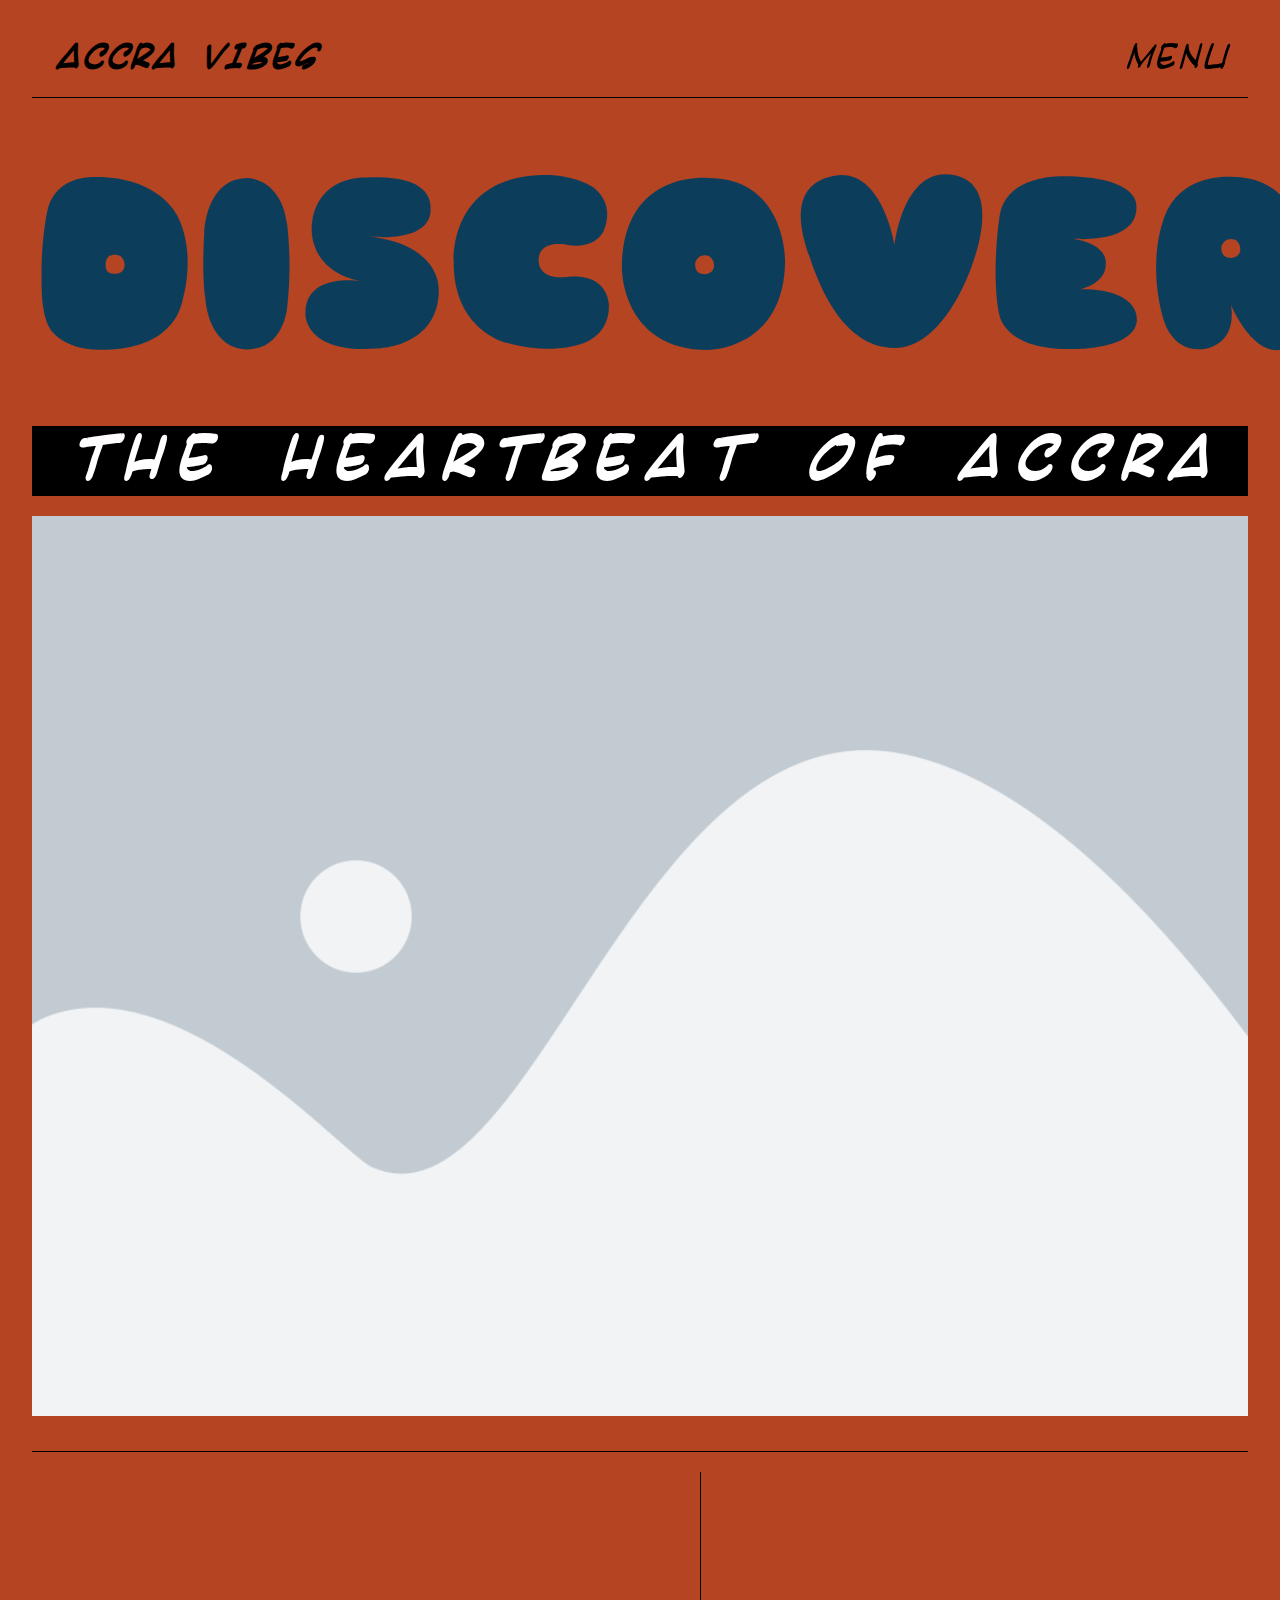
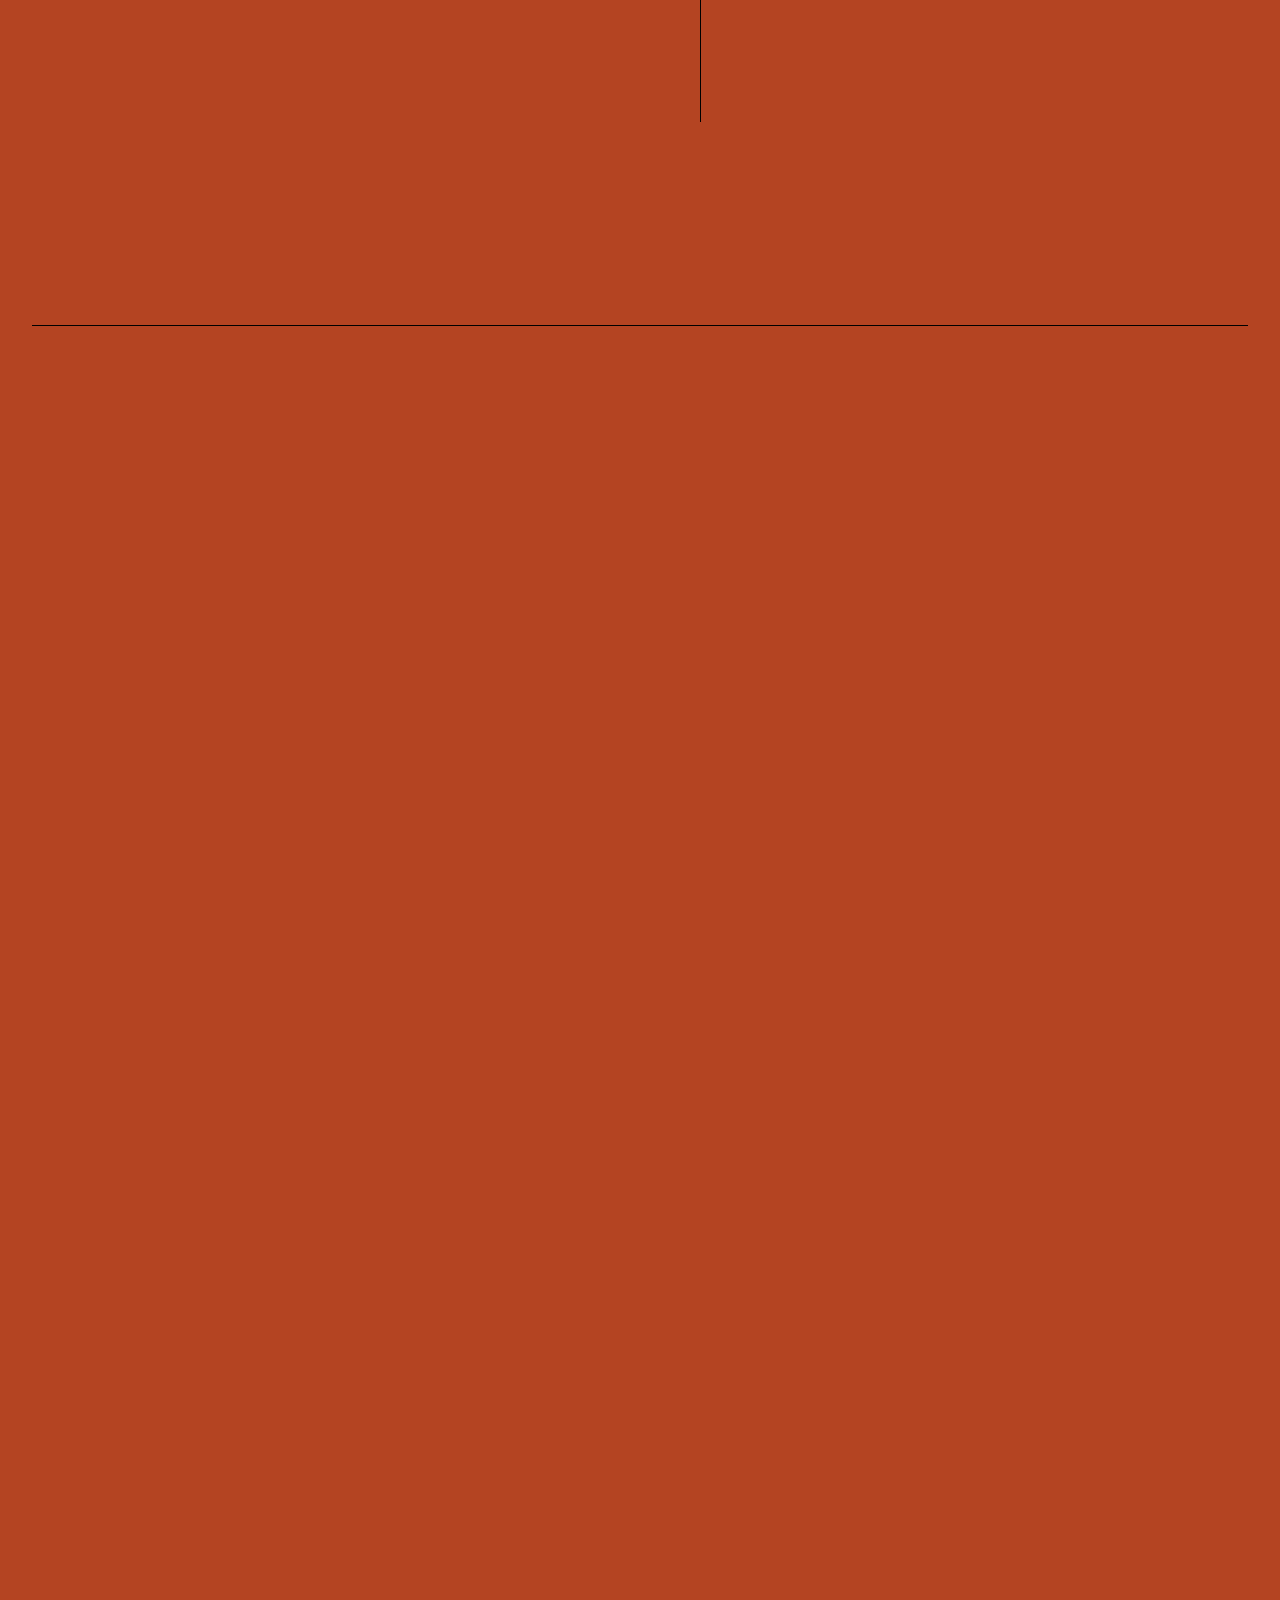
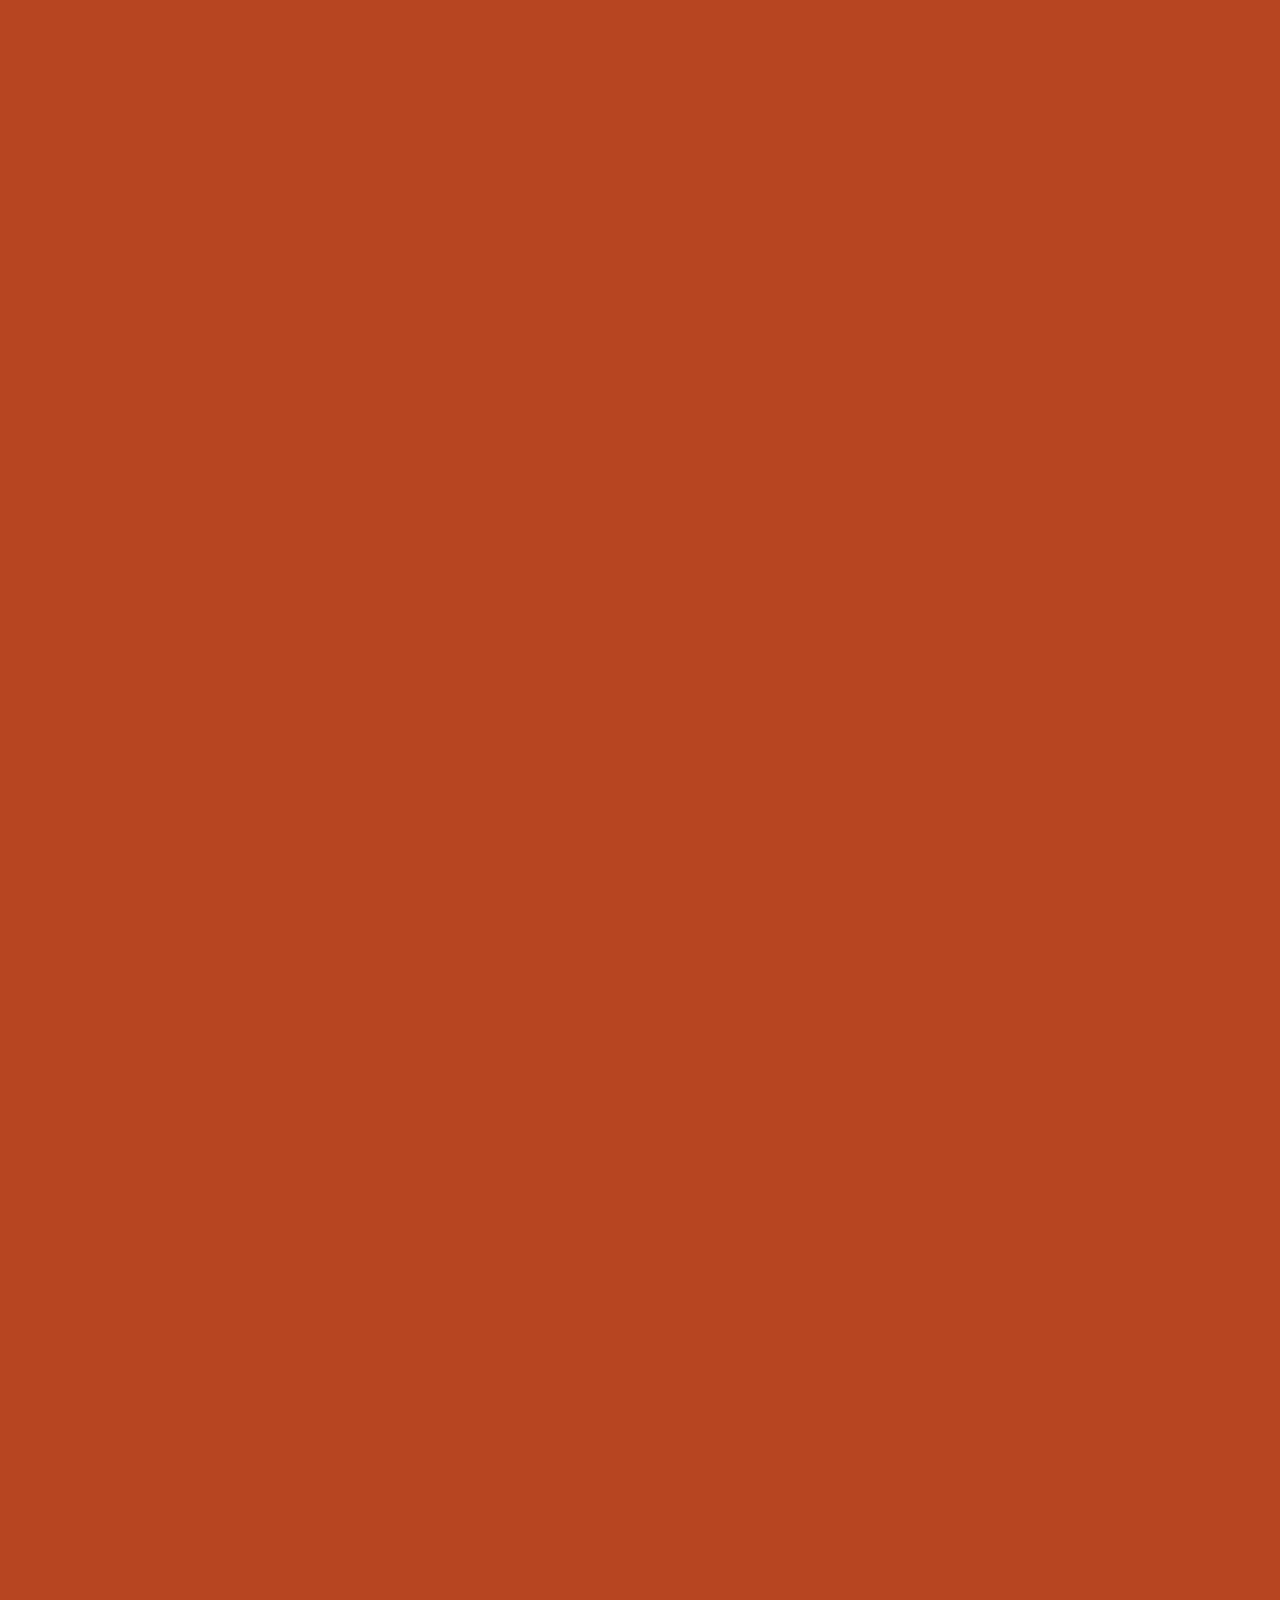
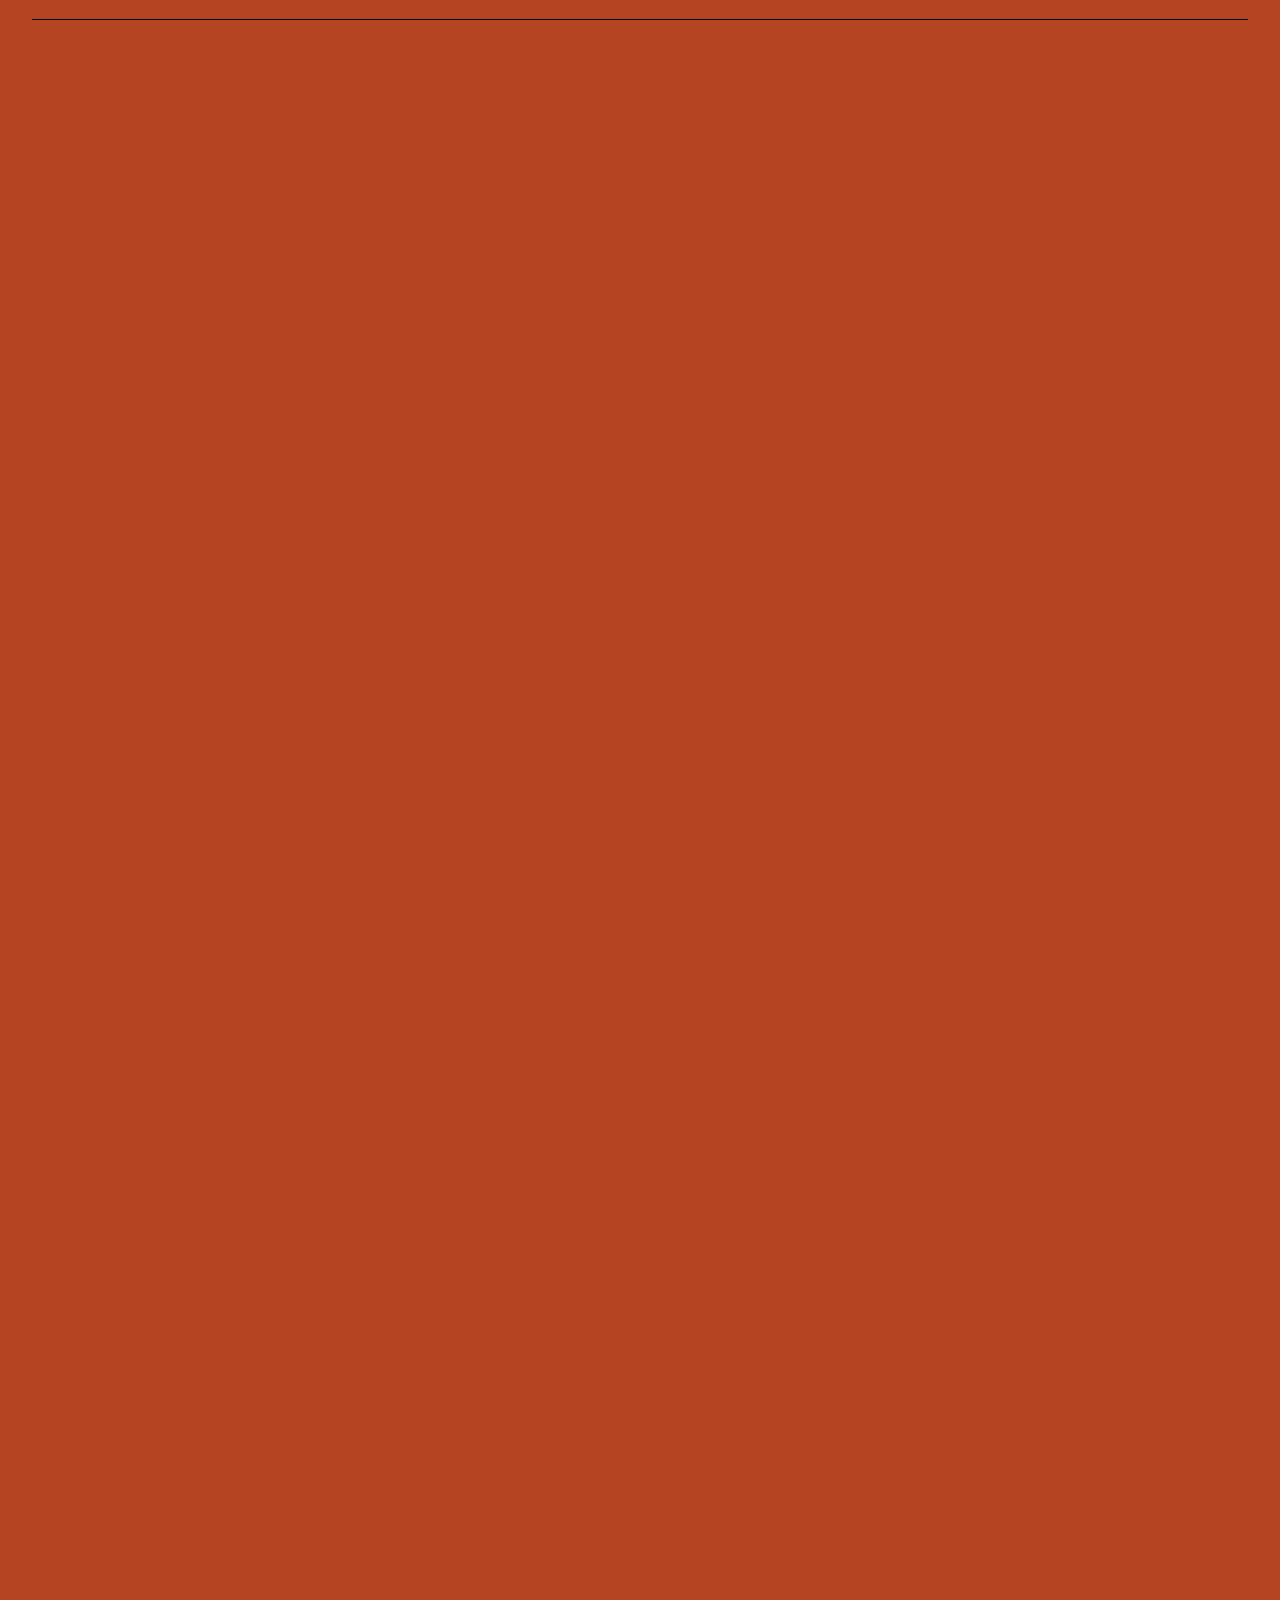
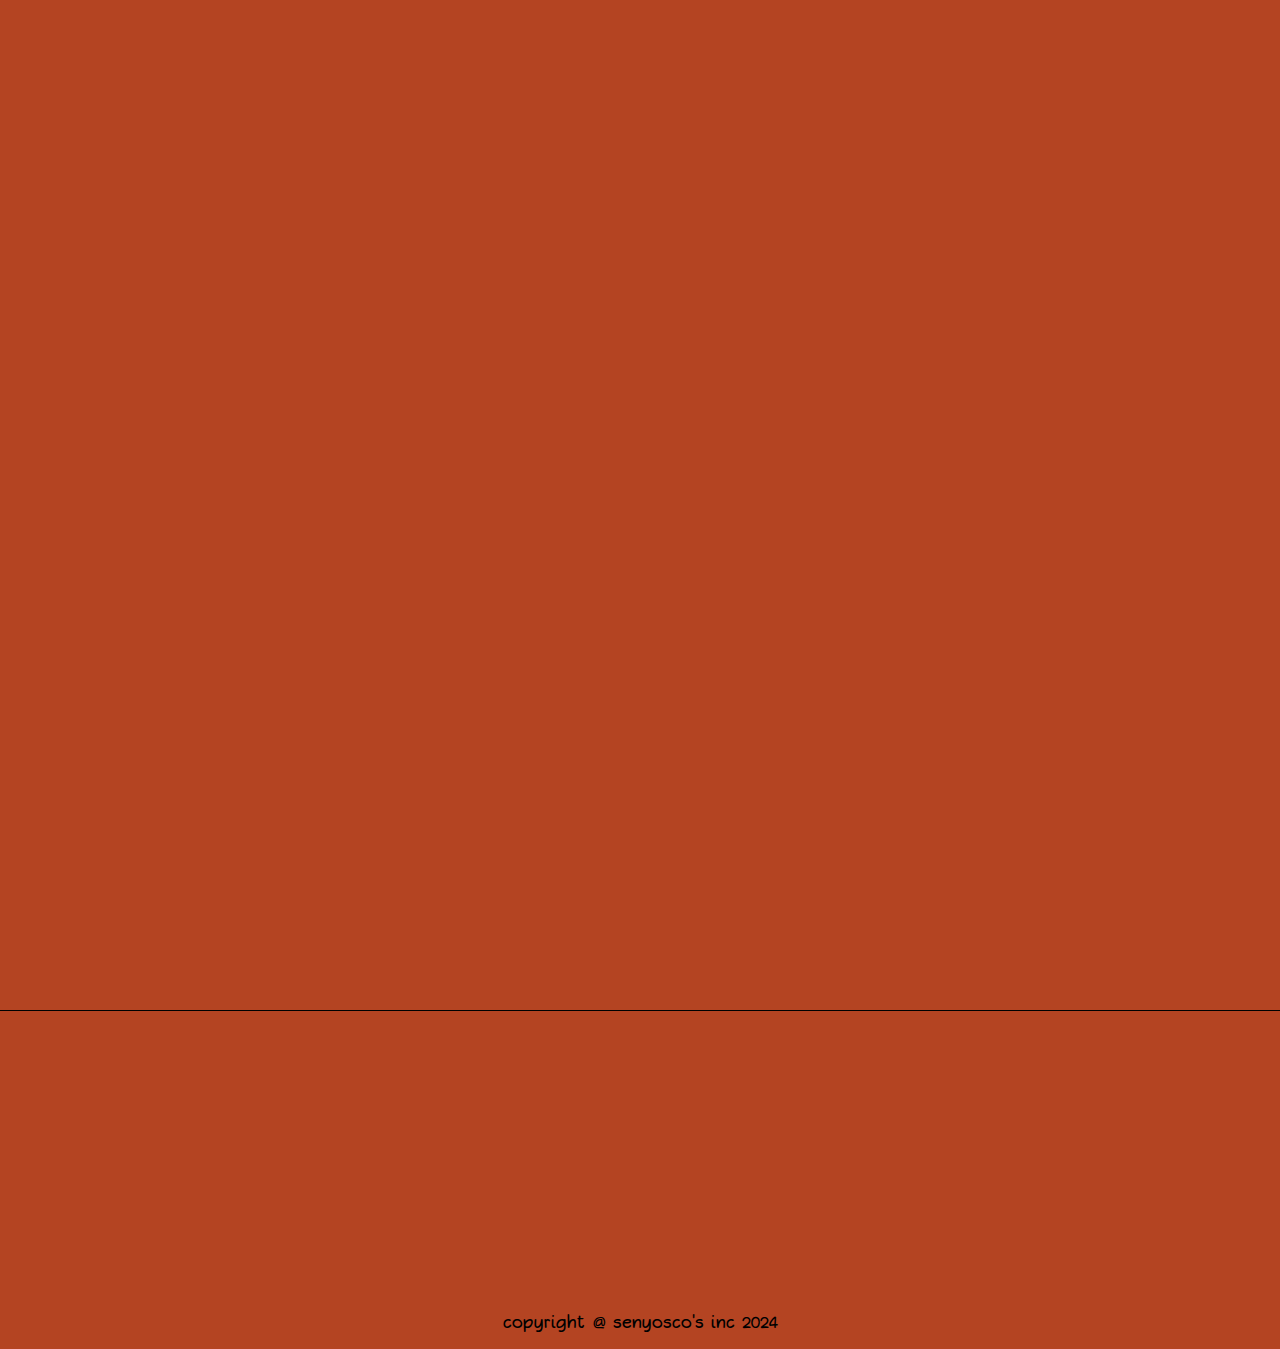
==== commit ffac5b97: "Update index.html" ====
--- a/index.html
+++ b/index.html
@@ -31,22 +31,22 @@
     </div>
     <div class="section-cards" data-aos="fade-up" data-aos-duration="1000">
         <div class="section-card card-1" data-aos="zoom-in" data-aos-duration="1200">
-            <a href="food_culture.html"><div class="pop-up">
-                <h2 data-aos="flip-right" data-aos-duration="500">FOOD CULTURE</h2>
+            <div class="pop-up">
+                <a href="food_culture.html"><h2 data-aos="flip-right" data-aos-duration="500">FOOD CULTURE</h2></a>
                 <p>A brief description goes here</p>
-            </div></a>
+            </div>
         </div>
         <div class="section-card card-2" data-aos="zoom-in" data-aos-duration="1300">
-            <a href="lifestyle.html"><div class="pop-up">
-                <h2 data-aos="flip-right" data-aos-duration="500">LIFESTYLE</h2>
+            <div class="pop-up">
+                <a href="lifestyle.html"><h2 data-aos="flip-right" data-aos-duration="500">LIFESTYLE</h2></a>
                 <p>A brief description goes here</p>
-            </div></a>
+            </div>
         </div>
         <div class="section-card card-3" data-aos="zoom-in" data-aos-duration="1400">
-            <a href="top_destinations.html"><div class="pop-up">
-                <h2 data-aos="flip-right" data-aos-duration="500">TOP DESTINATIONS</h2>
+            <div class="pop-up">
+                <a href="top_destinations.html"><h2 data-aos="flip-right" data-aos-duration="500">TOP PLACES</h2></a>
                 <p>A brief description goes here</p>
-            </div></a>
+            </div>
         </div>
     </div>
     <div class="history">
@@ -88,24 +88,26 @@
             <p data-aos="fade-up" data-aos-duration="1200">Link</p>
             <p data-aos="fade-up" data-aos-duration="1300">Link</p>
         </div>
-        <div class="bold-footer" data-aos="fade-up" data-aos-duration="1000">
-            <h1 data-aos="zoom-in" data-aos-duration="1500">ACCRA VIBES</h1>
+        <div class="bold-footer" data-aos="zoom-in" data-aos-duration="1000">
+            <h1>ACCRA VIBES</h1>
         </div>
-        <p class="copyright" style="text-align: center;">copyright @ senyosco's inc 2024</p>
     </footer>
+    <p class="copyright" style="text-align: center;">copyright @ senyosco's inc 2024</p>
 
     <!--Drop Down Menu-->
     <div class="drop-down-menu" id="drop-down-menu">
-        <a href="index.html"><button>HOME</button></a>
-        <a href="explore.html"><button>EXPLORE</button></a>
-        <button>CONTACT</button>
+        <div class="menu-buttons">
+            <a href="index.html"><button>HOME</button></a>
+            <a href=""><button>EXPLORE</button></a>
+            <button>CONTACT</button>
+        </div>
     </div>
     <!-- Custom jQuery for dropdown -->
     <script>
         $(document).ready(function(){
             // Show dropdown menu on button click
             $("#menu-button").click(function(){
-                $("#drop-down-menu").show();
+                $("#drop-down-menu").slideDown(1000);
             });
         });
     </script>
@@ -115,4 +117,4 @@
         AOS.init();
     </script>
 </body>
-</html>+</html>
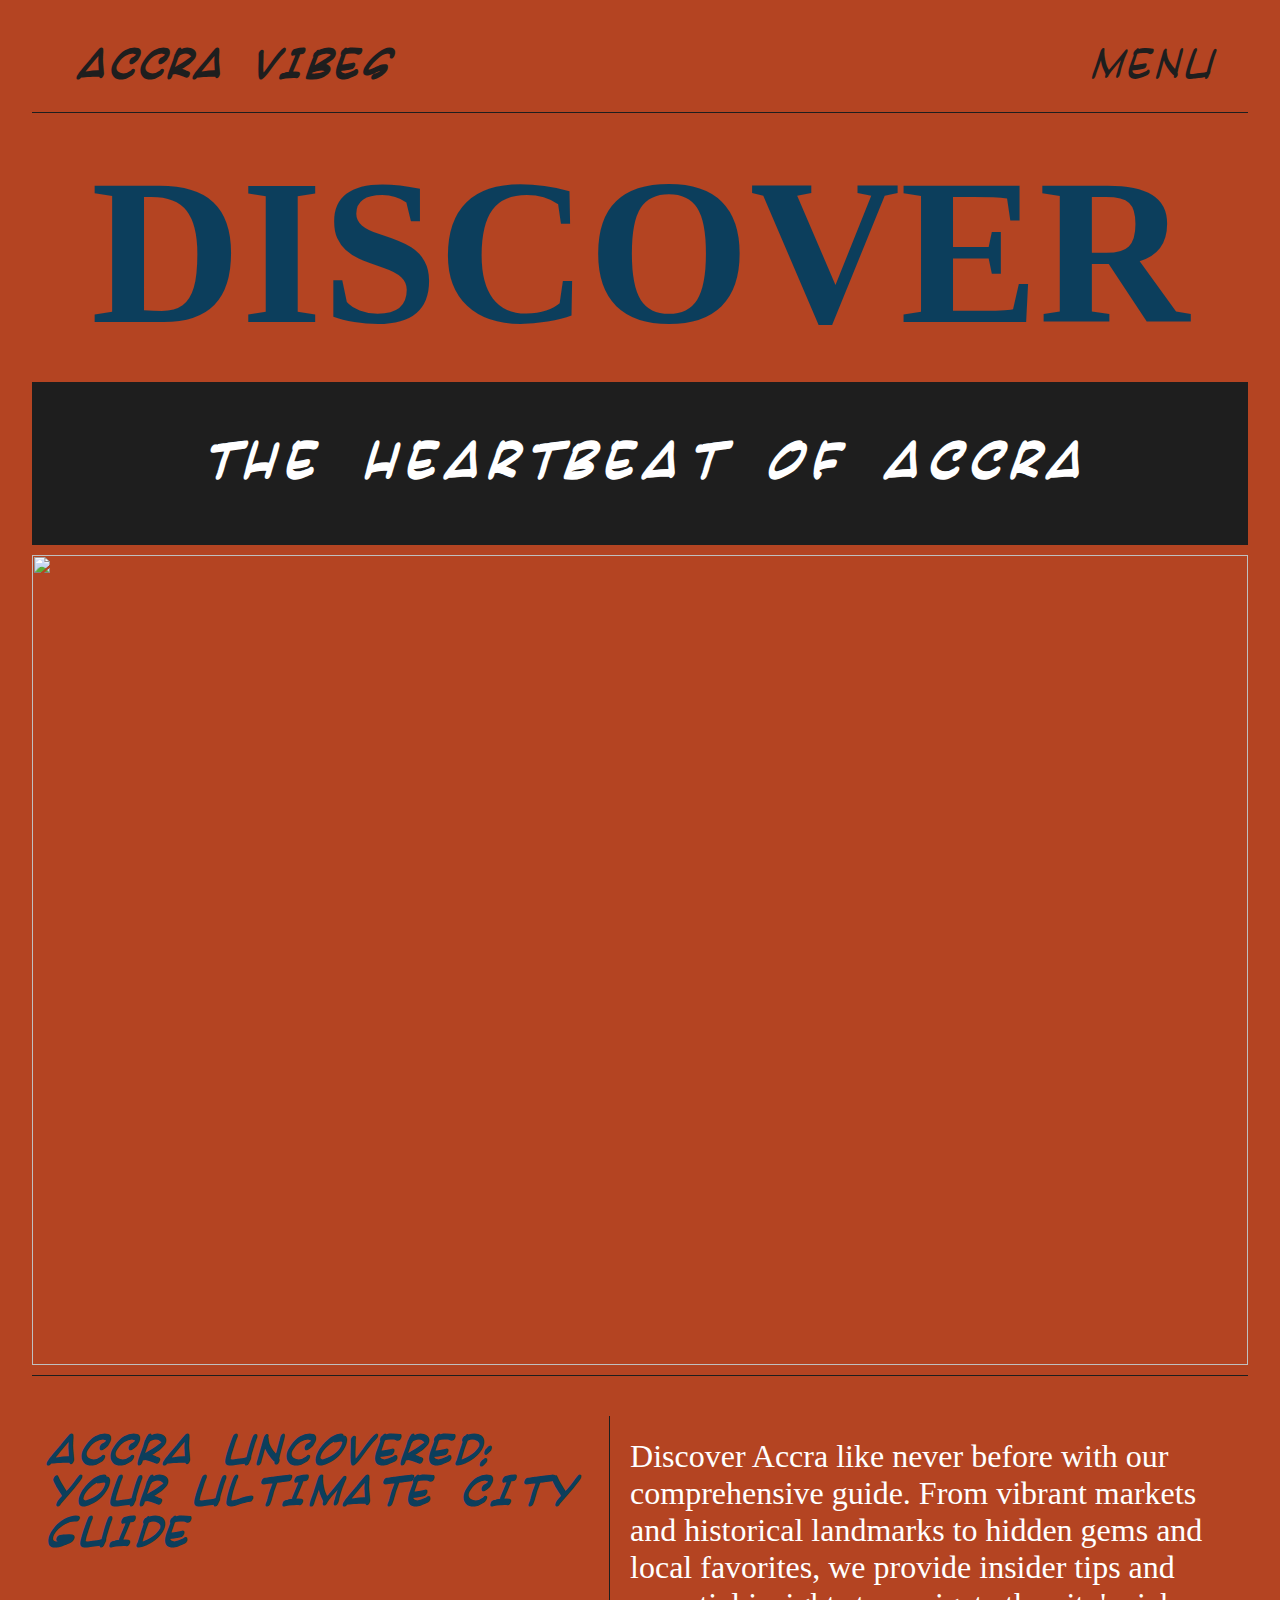
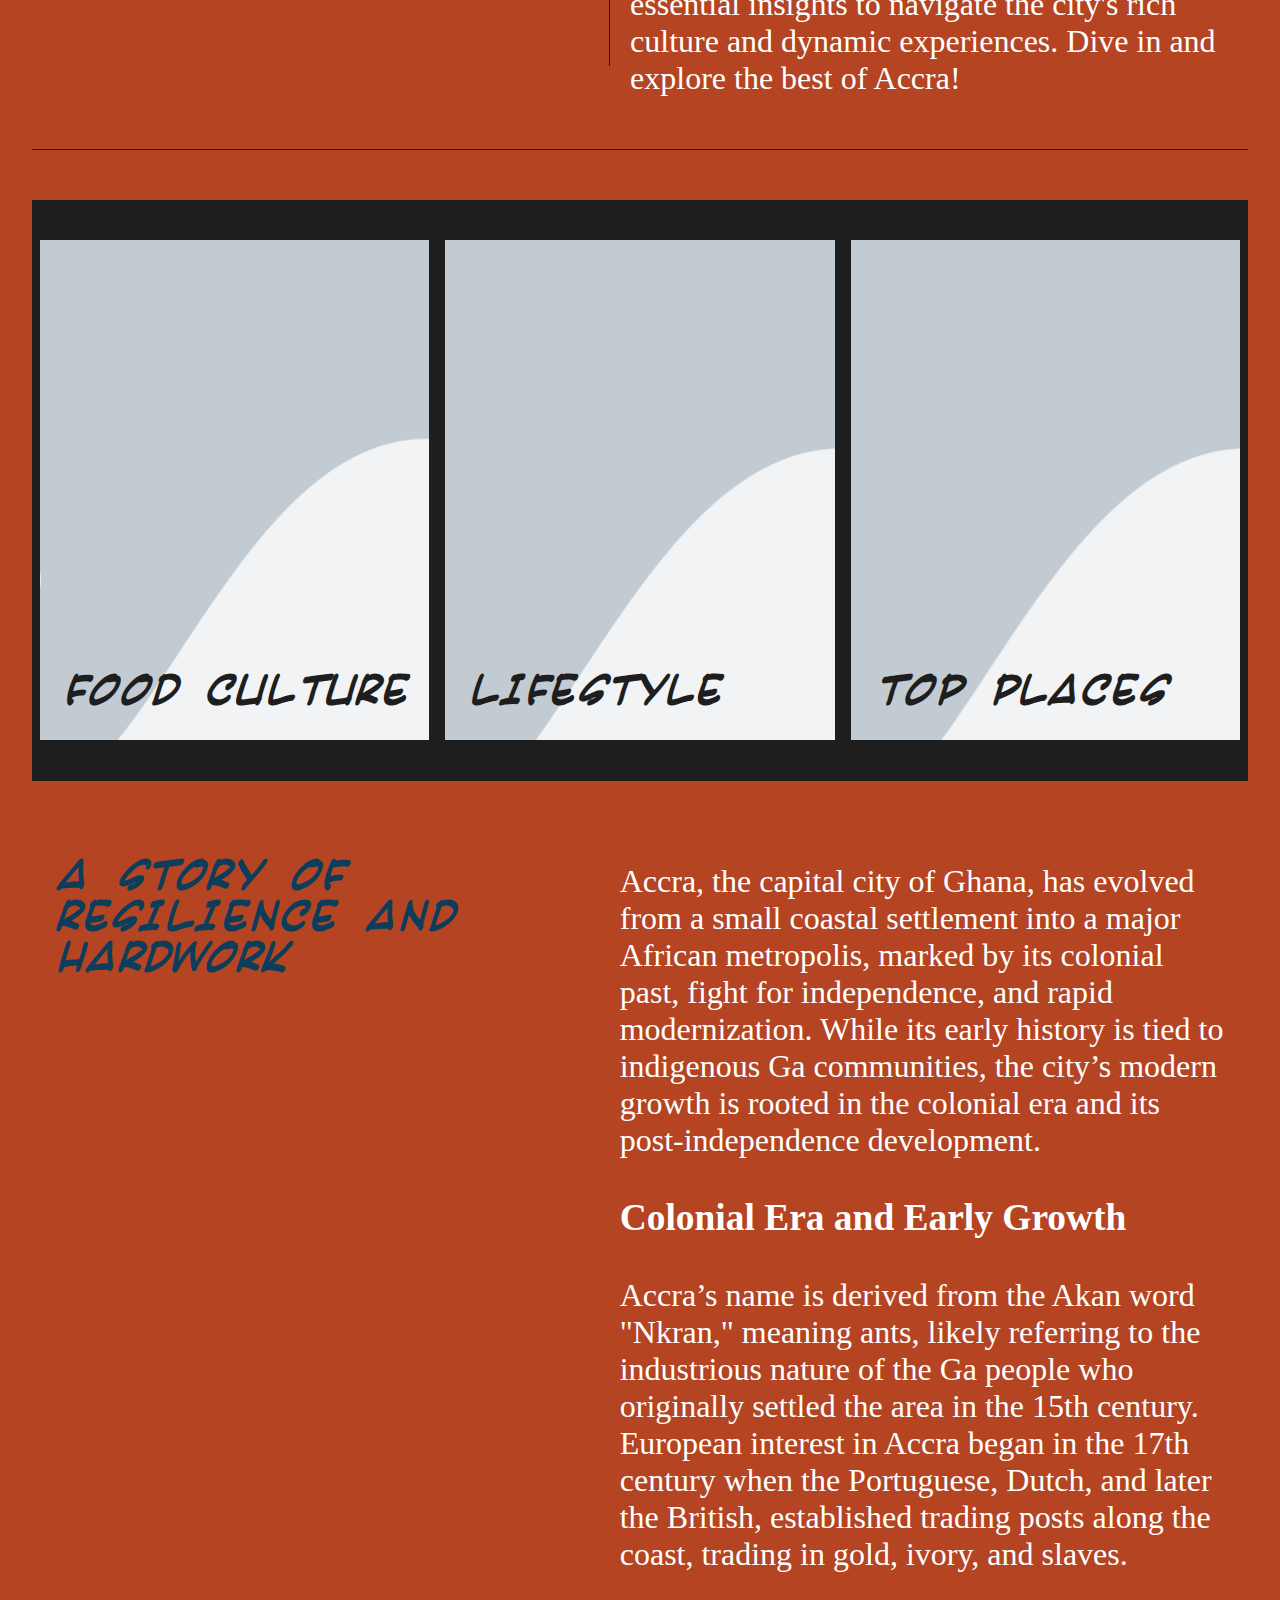
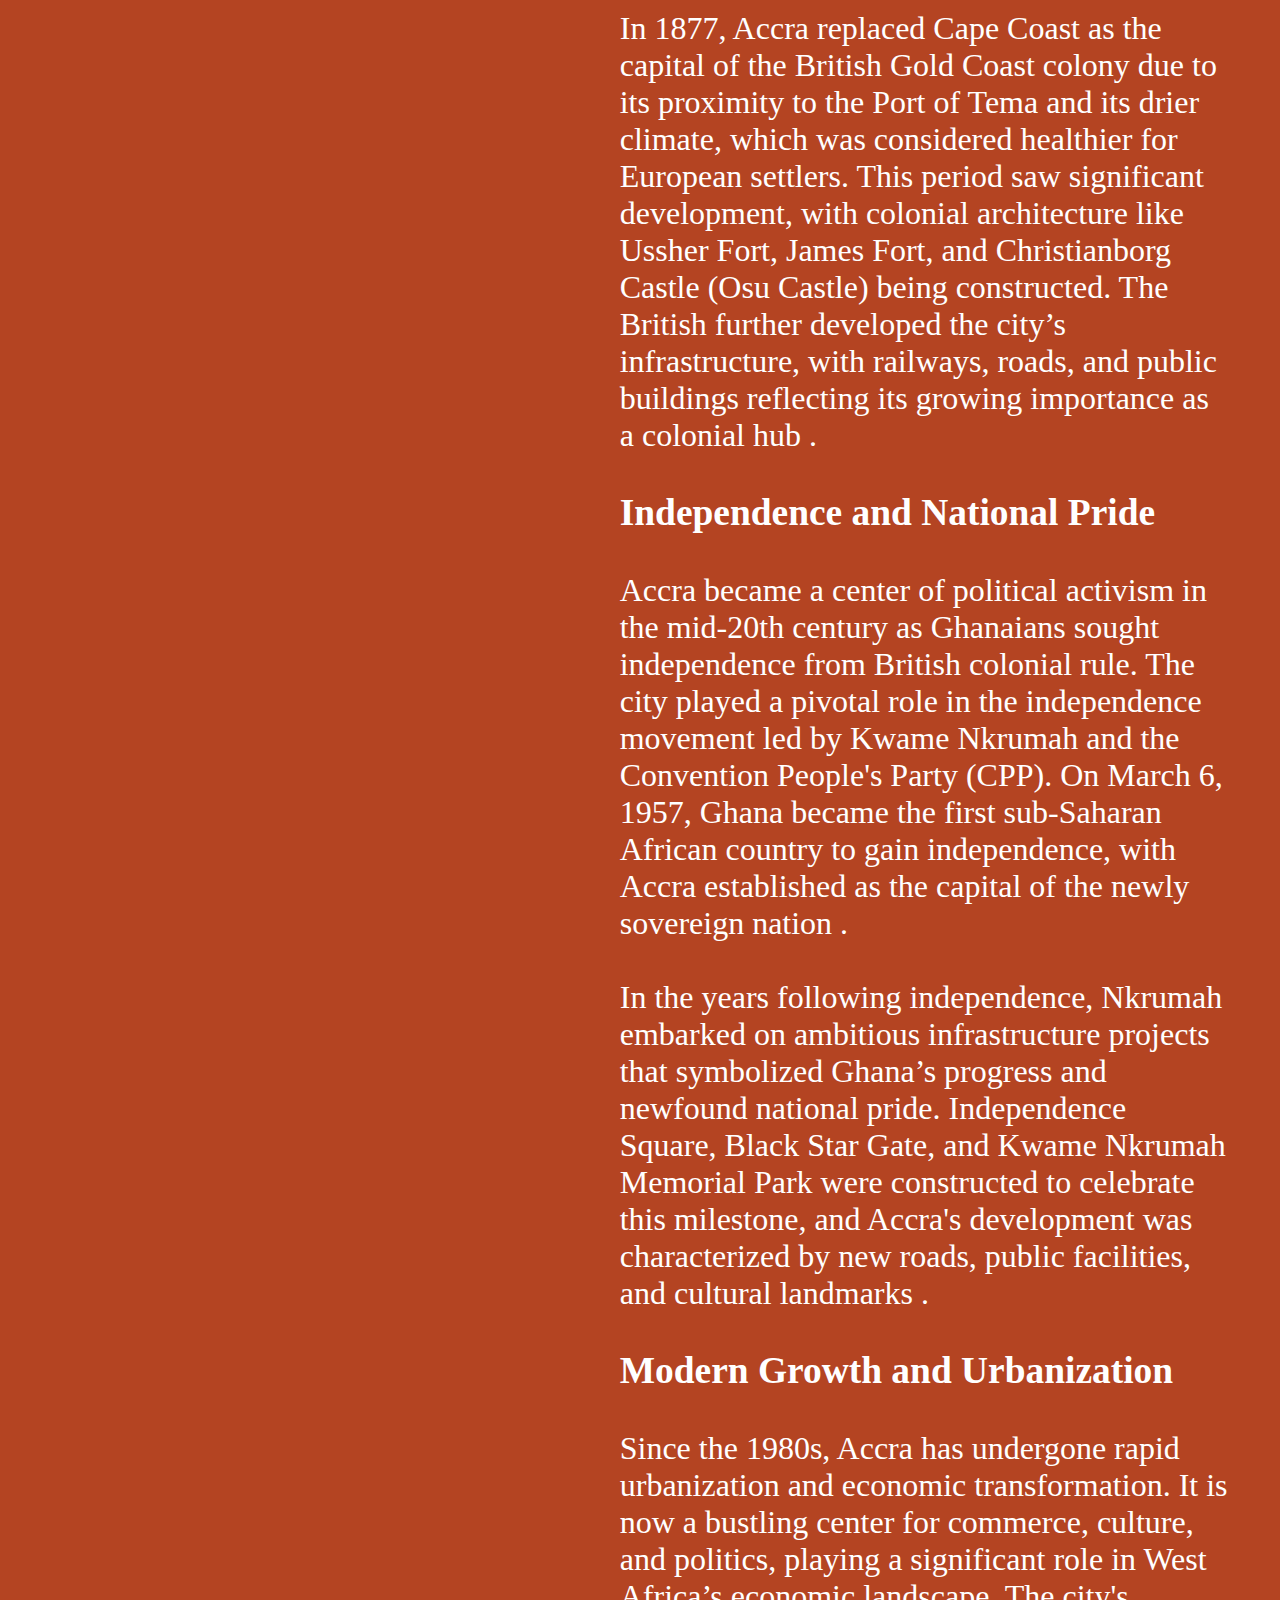
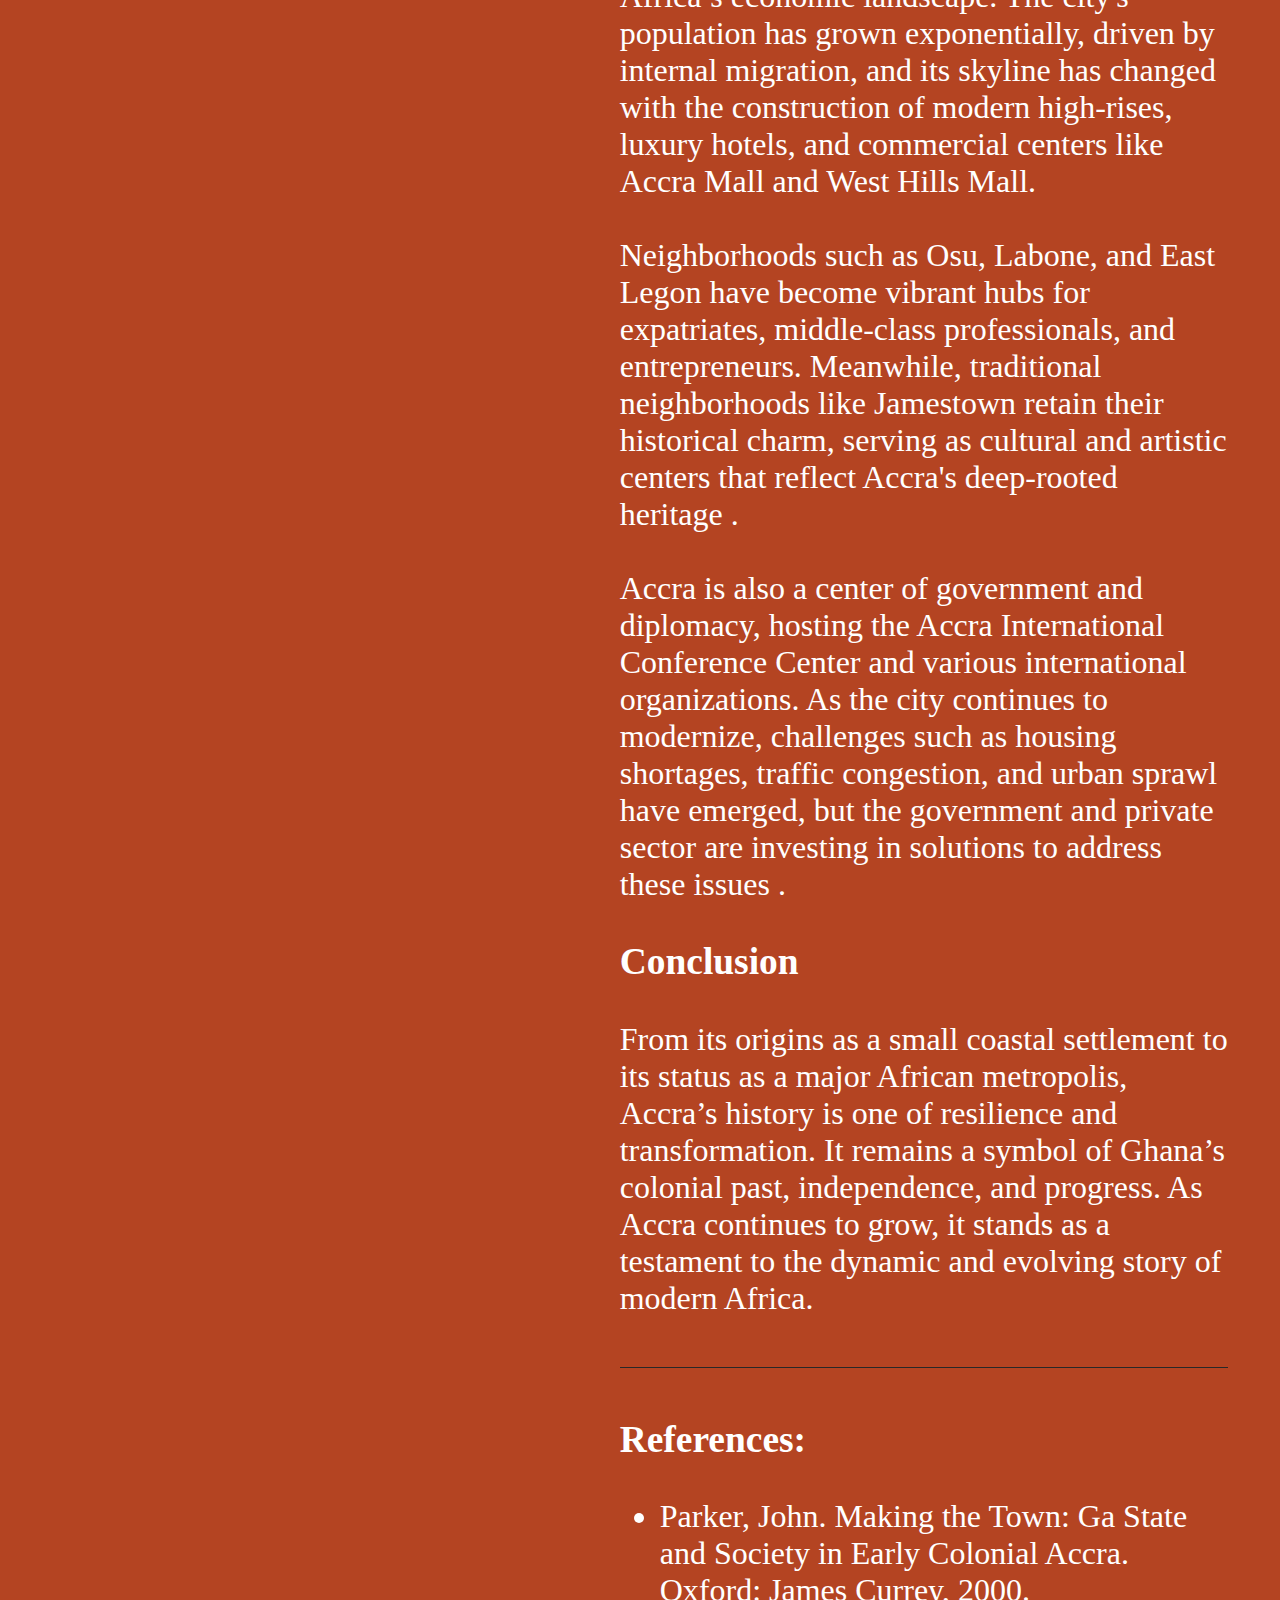
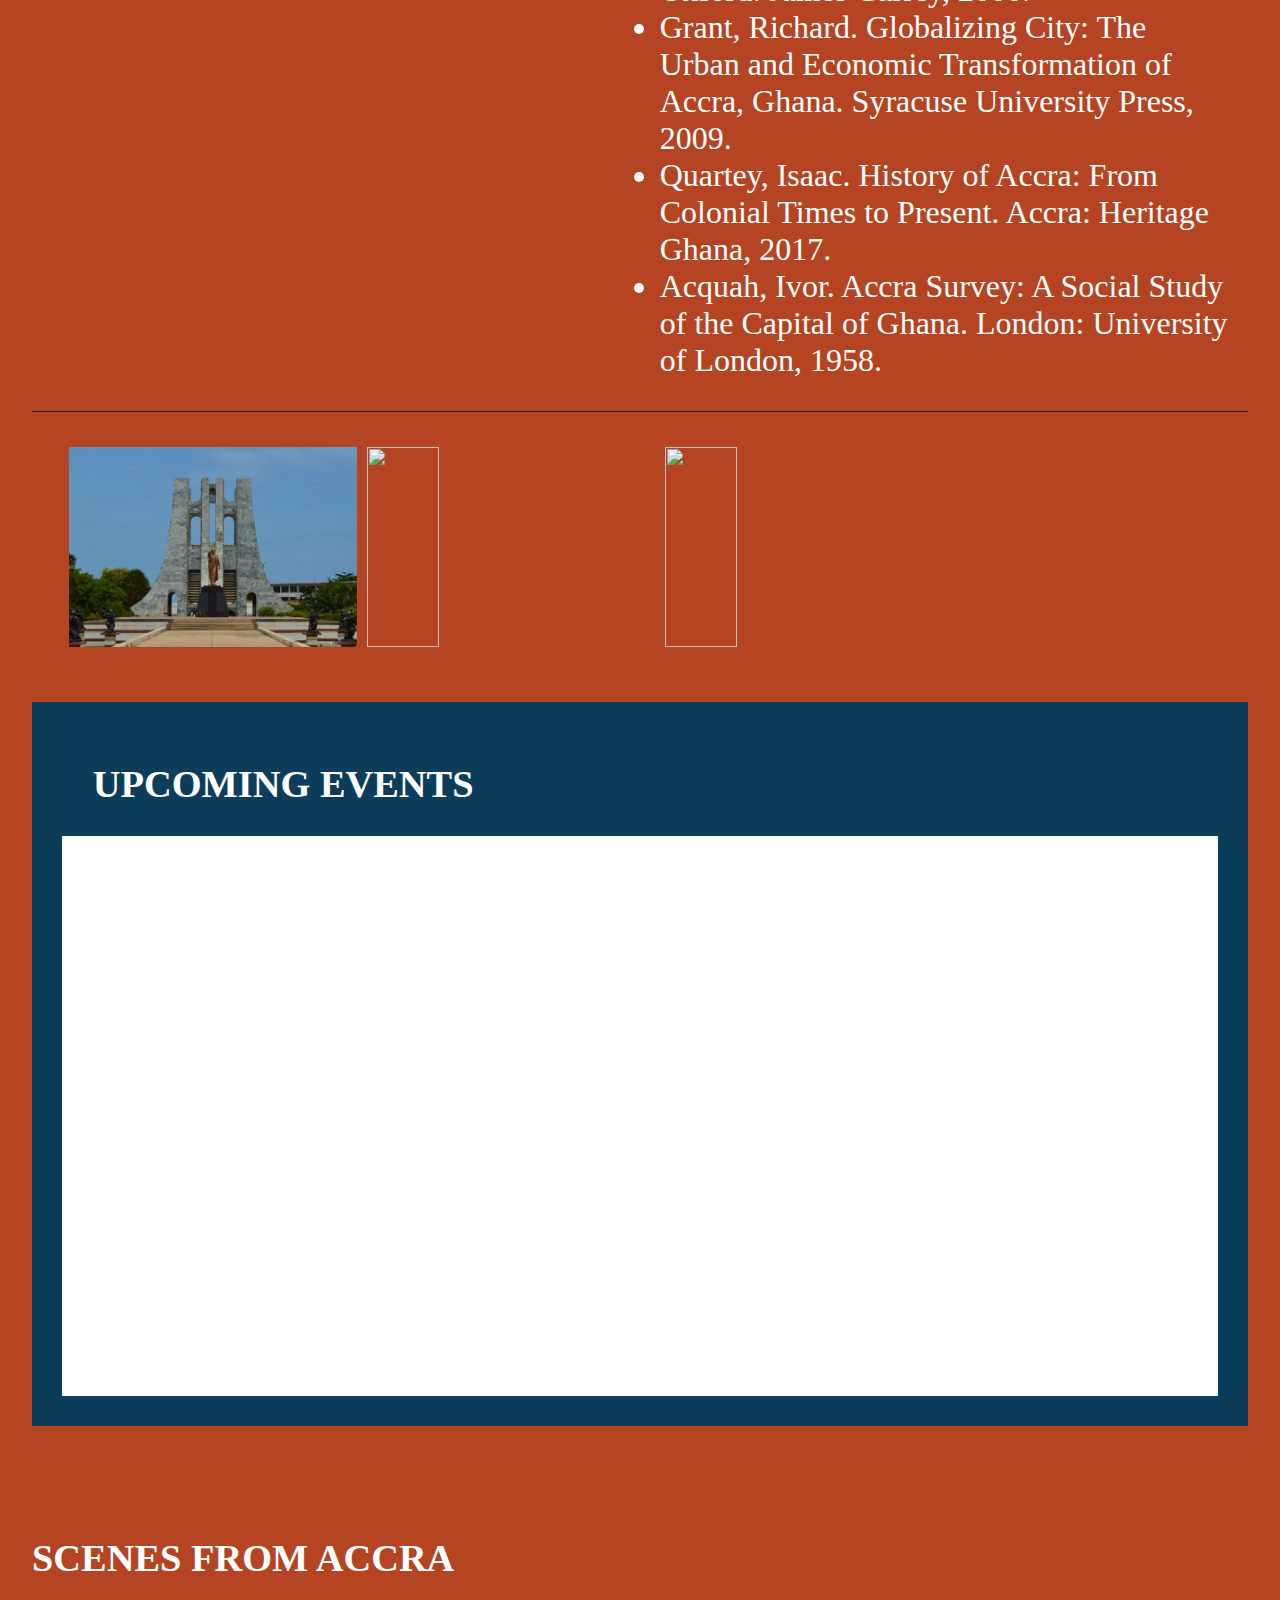
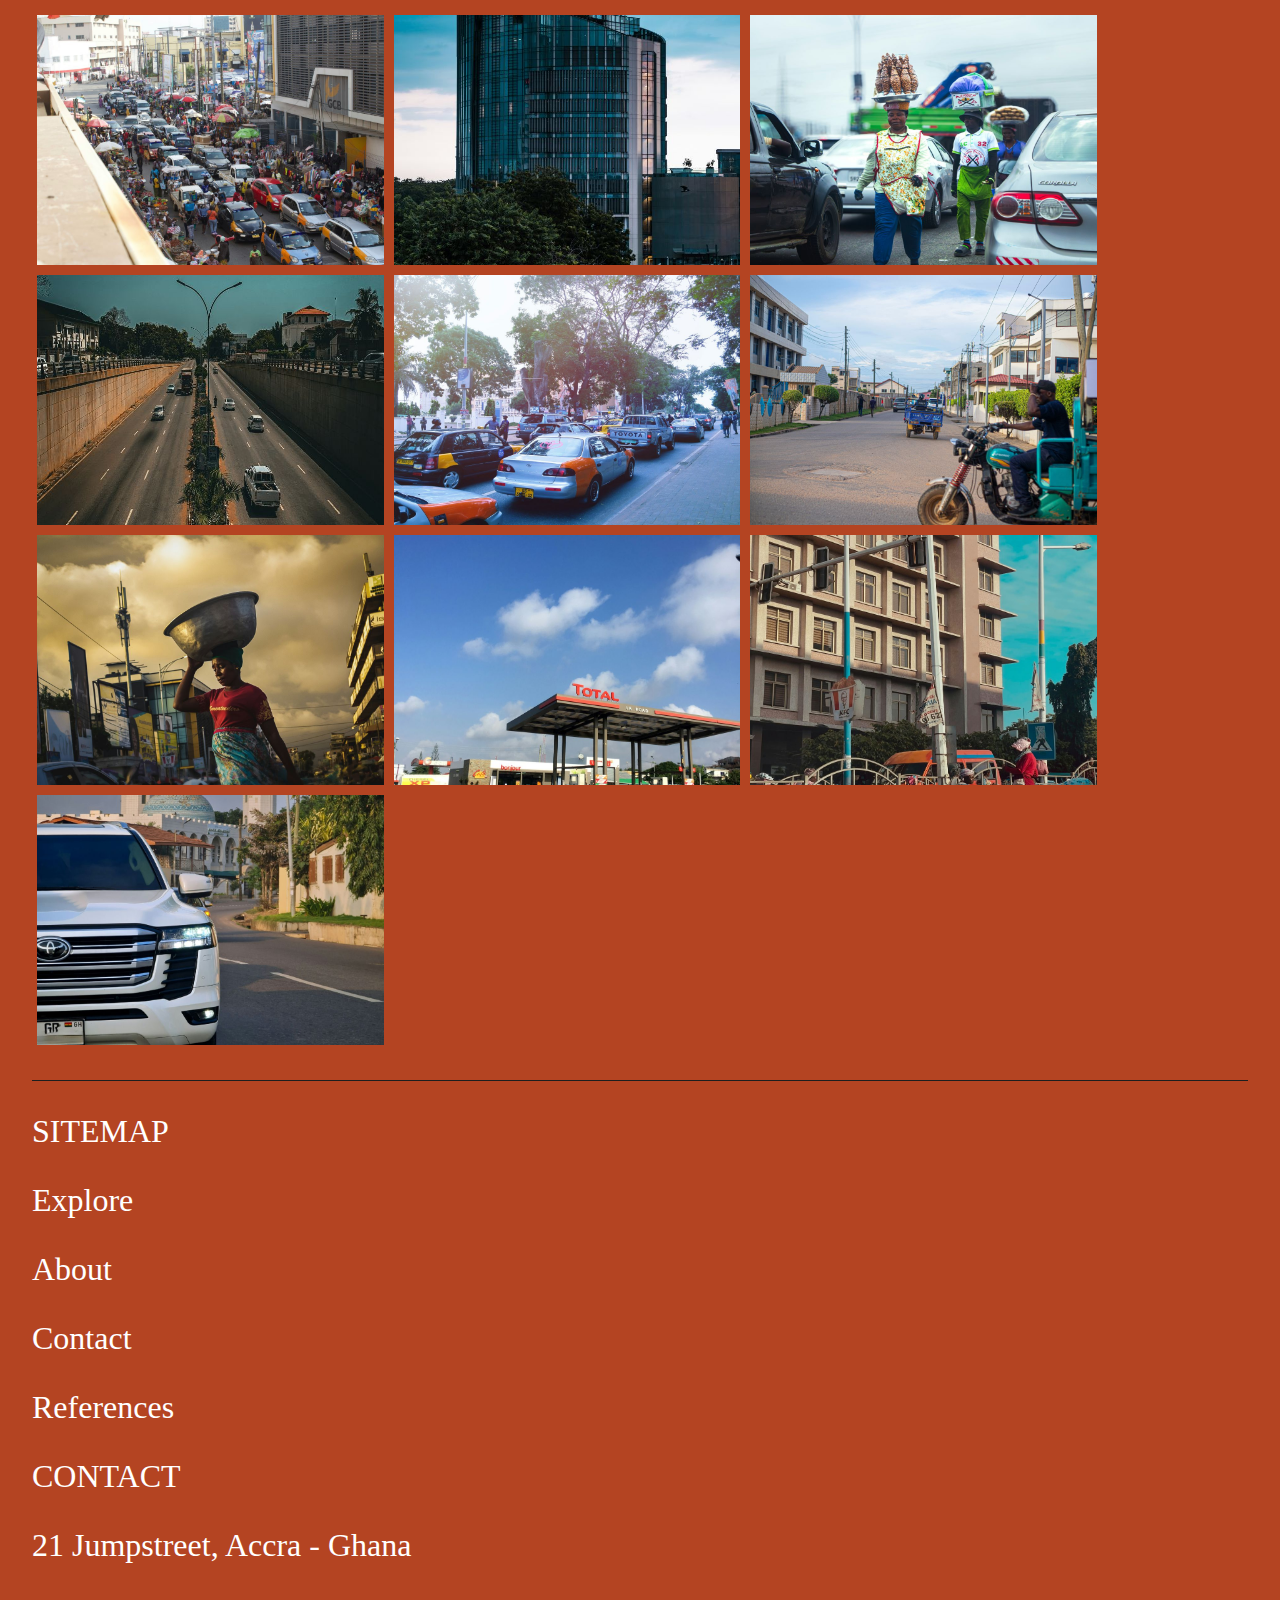
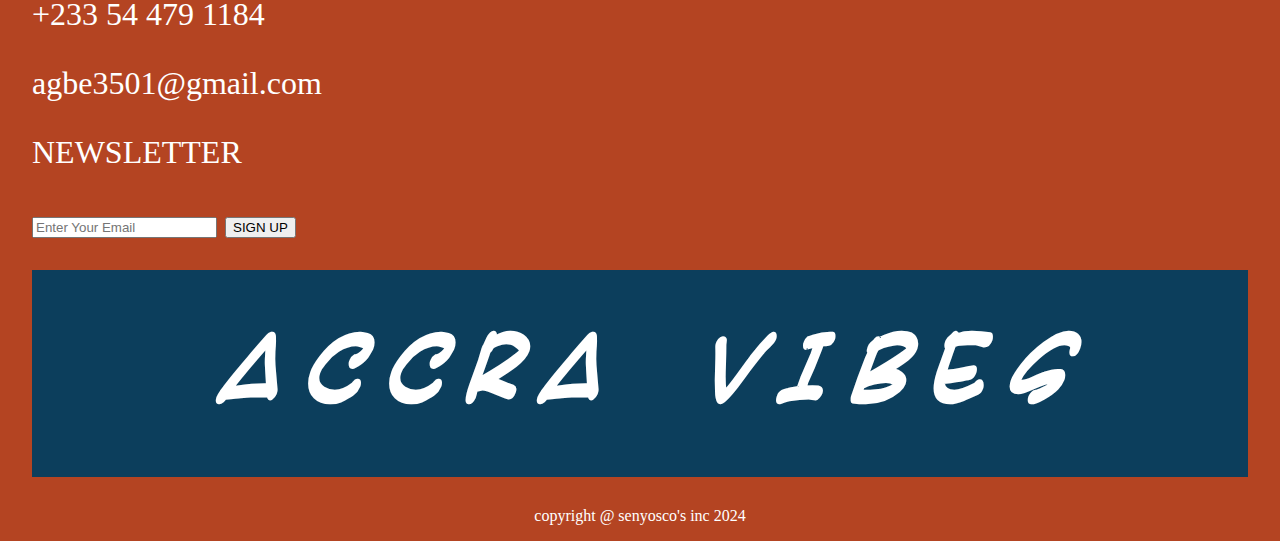
==== commit 1f28fce3: "Update index.html" ====
--- a/index.html
+++ b/index.html
@@ -7,9 +7,9 @@
     <link rel="stylesheet" href="style.css">
     <!-- jQuery CDN -->
     <script src="https://code.jquery.com/jquery-3.6.0.min.js"></script>
-    <!--AOS-->
+    <!--AOS--
     <link href="https://unpkg.com/aos@2.3.1/dist/aos.css" rel="stylesheet">
-    <script src="https://unpkg.com/aos@2.3.1/dist/aos.js"></script>
+    <script src="https://unpkg.com/aos@2.3.1/dist/aos.js"></script>-->
     <title>Accra Vibes | Homepage</title>
 </head>
 <body>
@@ -22,71 +22,181 @@
         <div class="sub-text" data-aos="fade-up" data-aos-duration="1300">
             <h3>THE HEARTBEAT OF ACCRA</h3>
         </div>
-        <img class="hero-img" src="placeholder.png" alt="" data-aos="fade-up" data-aos-duration="1500">
+        <img class="hero-img" src="z-sarpong-unsplash.jpg" alt="" data-aos="fade-up" data-aos-duration="1500">
     </div>
     <div class="blurb">
-        <h1 class="blurb-heading" data-aos="flip-right" data-aos-duration="1200">An In-depth City Guide Into the City of Accra</h1>
+        <h1 class="blurb-heading" data-aos="flip-right" data-aos-duration="1200">ACCRA UNCOVERED: YOUR ULTIMATE CITY GUIDE</h1>
         <hr>
-        <p class="blurb-paragraph" data-aos="zoom-in" data-aos-duration="1200">Lorem ipsum dolor sit amet, consectetur adipiscing elit. Nulla facilisi. Curabitur et metus ut urna ultricies suscipit. Vivamus non libero id eros varius euismod. Aliquam erat volutpat. Lorem ipsum dolor sit amet, consectetur adipiscing elit. Quisque vel urna vel nisl varius tincidunt. Nullam in risus nec lectus aliquet tincidunt non eu leo. Donec ut tincidunt.</p>
+        <p class="blurb-paragraph" data-aos="zoom-in" data-aos-duration="1200">Discover Accra like never before with our comprehensive guide. From vibrant markets and historical landmarks to hidden gems and local favorites, we provide insider tips and essential insights to navigate the city's rich culture and dynamic experiences. Dive in and explore the best of Accra!</p>
     </div>
     <div class="section-cards" data-aos="fade-up" data-aos-duration="1000">
         <div class="section-card card-1" data-aos="zoom-in" data-aos-duration="1200">
             <div class="pop-up">
-                <a href="food_culture.html"><h2 data-aos="flip-right" data-aos-duration="500">FOOD CULTURE</h2></a>
-                <p>A brief description goes here</p>
+                <a href="food_culture.html"><h2 data-aos="flip-right" data-aos-duration="500">FOOD CULTURE</h2>
+                <p>From street food to fine dining and fresh markets, dive into the flavors that define our city’s vibrant food scene. Discover local gems, gourmet spots, and everything in between.</p></a>
             </div>
         </div>
         <div class="section-card card-2" data-aos="zoom-in" data-aos-duration="1300">
             <div class="pop-up">
-                <a href="lifestyle.html"><h2 data-aos="flip-right" data-aos-duration="500">LIFESTYLE</h2></a>
-                <p>A brief description goes here</p>
+                <a href="lifestyle.html"><h2 data-aos="flip-right" data-aos-duration="500">LIFESTYLE</h2>
+                <p>Discover the latest in fashion, wellness, and urban living. From fitness hotspots to local style trends, explore how the city shapes the way we live, work, and unwind every day.</p></a>
             </div>
         </div>
         <div class="section-card card-3" data-aos="zoom-in" data-aos-duration="1400">
             <div class="pop-up">
-                <a href="top_destinations.html"><h2 data-aos="flip-right" data-aos-duration="500">TOP PLACES</h2></a>
-                <p>A brief description goes here</p>
+                <a href="top_destinations.html"><h2 data-aos="flip-right" data-aos-duration="500">TOP PLACES</h2>
+                <p>Uncover the must-see spots around the city. From iconic landmarks to hidden gems, explore the destinations that define our city’s character and charm, perfect for both visitors and locals alike.</p></a>
             </div>
         </div>
     </div>
     <div class="history">
         <h1 class="history-heading" data-aos="flip-right" data-aos-duration="1000">A STORY OF RESILIENCE AND HARDWORK</h1>
         <div class="history-paragraph">
-            <p data-aos="zoom-in" data-aos-duration="1000">Lorem ipsum dolor sit amet, consectetur adipiscing elit. Nulla facilisi. Curabitur et metus ut urna ultricies suscipit. Vivamus non libero id eros varius euismod. Aliquam erat volutpat. Sed malesuada lacus nec purus ullamcorper, nec aliquet urna sollicitudin. Maecenas sed ante at libero vestibulum varius eget ac sem. Donec sed mi ut ante lacinia congue. In a turpis nec libero gravida viverra. Nam ut metus nec dolor condimentum varius et ac mauris. Integer id turpis urna. Proin faucibus eros sit amet quam tempus, sed vestibulum magna posuere. Aenean id purus sit amet libero vehicula euismod. Pellentesque cursus libero vitae justo consequat, ut imperdiet libero varius. Fusce varius leo at nisl faucibus, nec fringilla est pharetra. Vestibulum congue nisl sit amet quam vehicula, sed faucibus justo tempor. Donec non felis vel eros auctor feugiat. Suspendisse potenti. Ut et magna et lorem condimentum cursus. Cras id dictum elit. Duis scelerisque, dui vel suscipit vestibulum, felis dui gravida purus, eu aliquam magna justo non nisi. </p>
-            <p data-aos="zoom-in" data-aos-duration="1000"> Lorem ipsum dolor sit amet, consectetur adipiscing elit. Nulla facilisi. Curabitur et metus ut urna ultricies suscipit. Vivamus non libero id eros varius euismod. Aliquam erat volutpat. Sed malesuada lacus nec purus ullamcorper, nec aliquet urna sollicitudin. Maecenas sed ante at libero vestibulum varius eget ac sem. Donec sed mi ut ante lacinia congue. In a turpis nec libero gravida viverra. Nam ut metus nec dolor condimentum varius et ac mauris. Integer id turpis urna. Proin faucibus eros sit amet quam tempus, sed vestibulum magna posuere. Aenean id purus sit amet libero vehicula euismod. Pellentesque cursus libero vitae justo consequat, ut imperdiet libero varius. Fusce varius leo at nisl faucibus, nec fringilla est pharetra. Vestibulum congue nisl sit amet quam vehicula, sed faucibus justo tempor. Donec non felis vel eros auctor feugiat. Suspendisse potenti. Ut et magna et lorem condimentum cursus. Cras id dictum elit. Duis scelerisque, dui vel suscipit vestibulum, felis dui gravida purus, eu aliquam magna justo non nisi.</p>
+            <p data-aos="zoom-in" data-aos-duration="1000">
+                Accra, the capital city of Ghana, has evolved from a small coastal settlement into a major African metropolis, 
+                marked by its colonial past, fight for independence, and rapid modernization. While its early history is tied to 
+                indigenous Ga communities, the city’s modern growth is rooted in the colonial era and its post-independence development.
+            </p>
+            <h3 data-aos="zoom-in" data-aos-duration="1000">Colonial Era and Early Growth</h3>
+            <p data-aos="zoom-in" data-aos-duration="1000">
+                Accra’s name is derived from the Akan word "Nkran," meaning ants, likely referring to the industrious nature of the Ga 
+                people who originally settled the area in the 15th century. European interest in Accra began in the 17th century when 
+                the Portuguese, Dutch, and later the British, established trading posts along the coast, trading in gold, ivory, and slaves.
+                <br>
+                <br>
+                In 1877, Accra replaced Cape Coast as the capital of the British Gold Coast colony due to its proximity to the Port of Tema 
+                and its drier climate, which was considered healthier for European settlers. This period saw significant development, with 
+                colonial architecture like Ussher Fort, James Fort, and Christianborg Castle (Osu Castle) being constructed. The British further 
+                developed the city’s infrastructure, with railways, roads, and public buildings reflecting its growing importance as a colonial hub .
+            </p>
+            <h3 data-aos="zoom-in" data-aos-duration="1000">Independence and National Pride</h3>
+            <p data-aos="zoom-in" data-aos-duration="1000">
+                Accra became a center of political activism in the mid-20th century as Ghanaians sought independence from British colonial rule. 
+                The city played a pivotal role in the independence movement led by Kwame Nkrumah and the Convention People's Party (CPP). On March 6, 
+                1957, Ghana became the first sub-Saharan African country to gain independence, with Accra established as the capital of the newly 
+                sovereign nation .
+                <br>
+                <br>
+                In the years following independence, Nkrumah embarked on ambitious infrastructure projects that symbolized Ghana’s progress and 
+                newfound national pride. Independence Square, Black Star Gate, and Kwame Nkrumah Memorial Park were constructed to celebrate this 
+                milestone, and Accra's development was characterized by new roads, public facilities, and cultural landmarks .
+            </p>
+            <h3 data-aos="zoom-in" data-aos-duration="1000"> Modern Growth and Urbanization</h3>
+            <p data-aos="zoom-in" data-aos-duration="1000">    
+                Since the 1980s, Accra has undergone rapid urbanization and economic transformation. It is now a bustling center for commerce, 
+                culture, and politics, playing a significant role in West Africa’s economic landscape. The city's population has grown exponentially, 
+                driven by internal migration, and its skyline has changed with the construction of modern high-rises, luxury hotels, and commercial 
+                centers like Accra Mall and West Hills Mall.
+                <br>
+                <br>
+                Neighborhoods such as Osu, Labone, and East Legon have become vibrant hubs for expatriates, middle-class professionals, and entrepreneurs. 
+                Meanwhile, traditional neighborhoods like Jamestown retain their historical charm, serving as cultural and artistic centers that reflect 
+                Accra's deep-rooted heritage .
+                <br>
+                <br>
+                Accra is also a center of government and diplomacy, hosting the Accra International Conference Center and various international organizations. 
+                As the city continues to modernize, challenges such as housing shortages, traffic congestion, and urban sprawl have emerged, but the government 
+                and private sector are investing in solutions to address these issues .
+            </p>
+            <h3 data-aos="zoom-in" data-aos-duration="1000">Conclusion</h3>
+            <p data-aos="zoom-in" data-aos-duration="1000">
+                From its origins as a small coastal settlement to its status as a major African metropolis, Accra’s history is one of resilience and transformation. 
+                It remains a symbol of Ghana’s colonial past, independence, and progress. As Accra continues to grow, it stands as a testament to the dynamic and 
+                evolving story of modern Africa.
+            </p>
+            <hr style="height: 1px; width: 100%; margin: 50px auto; border: none; background-color: rgb(40, 40, 40);">
+            <h3 data-aos="zoom-in" data-aos-duration="1000">References:</h3>
+            <ul data-aos="zoom-in" data-aos-duration="1000">
+                <li>Parker, John. Making the Town: Ga State and Society in Early Colonial Accra. Oxford: James Currey, 2000.</li>
+                <li>Grant, Richard. Globalizing City: The Urban and Economic Transformation of Accra, Ghana. Syracuse University Press, 2009.</li>
+                <li>Quartey, Isaac. History of Accra: From Colonial Times to Present. Accra: Heritage Ghana, 2017.</li>
+                <li>Acquah, Ivor. Accra Survey: A Social Study of the Capital of Ghana. London: University of London, 1958.</li>
+            </ul>
 
         </div>
     </div>
     <div class="history-images">
-        <img src="placeholder.png" alt="" data-aos="flip-right" data-aos-duration="1000">
-        <img src="placeholder.png" alt="" data-aos="flip-right" data-aos-duration="1200">
-        <img src="placeholder.png" alt="" data-aos="flip-right" data-aos-duration="1400">
+        <img src="ifeoluwa-a (1).jpg" alt="" data-aos="flip-right" data-aos-duration="1000">
+        <img src="kojo-nana-GtnFtsPXKME-unsplash (1).jpg" alt="" data-aos="flip-right" data-aos-duration="1200">
+        <img src="charles-william-adofo-unsplash (1).jpg" alt="" data-aos="flip-right" data-aos-duration="1400">
     </div>
     <div class="event-board" data-aos="fade-up" data-aos-duration="1000">
         <h1 class="event-board-heading" data-aos="flip-right" data-aos-duration="1200">UPCOMING EVENTS</h1>
-        <div class="board" data-aos="zoom-in" data-aos-duration="1500"></div>
+        <div class="board" data-aos="zoom-in" data-aos-duration="1500">
+            <table  cellspacing="0" cellpadding="10">
+                <thead>
+                  <tr>
+                    <th class="event">Event</th>
+                    <th class="date">Date</th>
+                    <th class="location">Location</th>
+                    <th class="entry">Entry</th>
+                  </tr>
+                </thead>
+                <tbody>
+                  <tr class="data-row">
+                    <td class="event">Music Festival</td>
+                    <td class="date">October 10, 2024</td>
+                    <td class="location">Central Park</td>
+                    <td class="entry">Free</td>
+                  </tr>
+                  <tr class="data-row">
+                    <td class="event">Art Exhibition</td>
+                    <td class="date">November 5, 2024</td>
+                    <td class="location">Gallery 21</td>
+                    <td class="entry">$20</td>
+                  </tr>
+                  <tr class="data-row">
+                    <td class="event">Tech Conference</td>
+                    <td class="date">December 1, 2024</td>
+                    <td>Convention Center</td>
+                    <td class="entry">$50</td>
+                  </tr>
+                  <tr class="data-row">
+                    <td class="event">Food Truck Rally</td>
+                    <td class="date">December 15, 2024</td>
+                    <td class="location">Main Street</td>
+                    <td class="entry">Free</td>
+                  </tr>
+                </tbody>
+              </table>
+              
+        </div>
     </div>
     <div class="gallery">
         <h1 class="gallery-heading" data-aos="fade-up" data-aos-duration="1000">SCENES FROM ACCRA</h1>
         <div class="display">
-            <img src="placeholder.png" alt=""data-aos="zoom-in" data-aos-duration="1000">
-            <img src="placeholder.png" alt=""data-aos="zoom-in" data-aos-duration="1000">
-            <img src="placeholder.png" alt=""data-aos="zoom-in" data-aos-duration="1000">
-            <img src="placeholder.png" alt=""data-aos="zoom-in" data-aos-duration="1000">
-            <img src="placeholder.png" alt=""data-aos="zoom-in" data-aos-duration="1000">
-            <img src="placeholder.png" alt=""data-aos="zoom-in" data-aos-duration="1000">
-            <img src="placeholder.png" alt=""data-aos="zoom-in" data-aos-duration="1000">
-            <img src="placeholder.png" alt=""data-aos="zoom-in" data-aos-duration="1000">
-            <img src="placeholder.png" alt=""data-aos="zoom-in" data-aos-duration="1000">
-            <img src="placeholder.png" alt=""data-aos="zoom-in" data-aos-duration="1000">
+            <img src="scene-img-1.jpg" alt=""data-aos="zoom-in" data-aos-duration="1000">
+            <img src="scene-img-2.jpg" alt=""data-aos="zoom-in" data-aos-duration="1000">
+            <img src="scene-img-3.jpg" alt=""data-aos="zoom-in" data-aos-duration="1000">
+            <img src="scene-img-4.jpg" alt=""data-aos="zoom-in" data-aos-duration="1000">
+            <img src="scene-img-5.jpg" alt=""data-aos="zoom-in" data-aos-duration="1000">
+            <img src="scene-img-6.jpg" alt=""data-aos="zoom-in" data-aos-duration="1000">
+            <img src="scene-img-7.jpg" alt=""data-aos="zoom-in" data-aos-duration="1000">
+            <img src="scene-img-8.jpg" alt=""data-aos="zoom-in" data-aos-duration="1000">
+            <img src="scene-img-9.jpg" alt=""data-aos="zoom-in" data-aos-duration="1000">
+            <img src="scene-img-10.jpg" alt=""data-aos="zoom-in" data-aos-duration="1000">
         </div>
     </div>
     <footer>
         <div class="links">
-            <p data-aos="fade-up" data-aos-duration="1000">Link</p>
-            <p data-aos="fade-up" data-aos-duration="1100">Link</p>
-            <p data-aos="fade-up" data-aos-duration="1200">Link</p>
-            <p data-aos="fade-up" data-aos-duration="1300">Link</p>
+            <div>
+                <p data-aos="fade-up" data-aos-duration="1300">SITEMAP</p>
+                <p data-aos="fade-up" data-aos-duration="1000">Explore</p>
+                <p data-aos="fade-up" data-aos-duration="1100">About</p>
+                <p data-aos="fade-up" data-aos-duration="1200">Contact</p>
+                <p data-aos="fade-up" data-aos-duration="1300">References</p>
+            </div>
+            <div>
+                <p data-aos="fade-up" data-aos-duration="1300">CONTACT</p>
+                <p data-aos="fade-up" data-aos-duration="1000">21 Jumpstreet, Accra - Ghana</p>
+                <p data-aos="fade-up" data-aos-duration="1100">+233 54 479 1184</p>
+                <p data-aos="fade-up" data-aos-duration="1200">agbe3501@gmail.com</p>
+            </div>
+            <div>
+                <p data-aos="fade-up" data-aos-duration="1300">NEWSLETTER</p>
+                <input type="email" placeholder="Enter Your Email">
+                <button>SIGN UP</button>
+            </div>
         </div>
         <div class="bold-footer" data-aos="zoom-in" data-aos-duration="1000">
             <h1>ACCRA VIBES</h1>
--- a/style.css
+++ b/style.css
@@ -5,242 +5,12 @@
 @font-face {font-family: "Qarmic Sans"; src: url("Qarmic_sans_Abridged.ttf");}
 @font-face {font-family: "Sniglet"; src: url("Sniglet-ExtraBold.otf");}
 
-@media screen and (max-width: 450px) {
-    /*Styling for nav bar and elements within*/
-    nav{width: 95%;}
-    .title{margin-left: 20px; font-size: 1.3rem; font-family: "Karatula";}
-    .menu-button{height: 50px; width: 100px; font-size: 1.3rem; font-family: "Karatula";}
-
-    /*Styling for hero section and elements within*/
-    .hero{width: 95%; padding-bottom: 20px;}
-    .sub-text{height: 70px; width: 100%; margin: 10px auto;}
-    .hero-img{margin: 10px auto; height: 70vh; width: 100%;}
-
-    /*Styling for blurb and history sections and the elements within*/
-    .blurb, .history{width: 95%; margin: 10px auto; padding-bottom: 20px;}
-    .blurb-heading{width: 50%; font-size: 2rem; font-family: "Karatula";}
-    .blurb hr{height: 250px; width: 1px; margin: 0px 10px; background-color: black; border: none;}
-    .blurb-paragraph{width: 40%; font-size: 1rem;}
-
-    /*Styling for section cards and the elements within*/
-    .section-cards{width: 95%; margin: 50px auto; padding-bottom: 50px;}
-    .section-card{height: 500px; width: 95%; margin: 10px auto;}
-    .pop-up{height: 150px; width: 90%; margin: 0px auto; padding: 10px; position: relative; top: 380px;}
-    .pop-up h2{font-size: 3rem; font-family: "Karatula";}
-    .pop-up p{font-size: 1rem;}
-    .section-card:hover .pop-up{top: 320px; cursor: url("right-arrow.png"), auto; transition: .5s; background-image: linear-gradient(to bottom, rgba(0, 0, 0, 0.0), rgba(0, 0, 0, 0.2), rgba(0, 0, 0, 0.5) );}
-
-    /*Styling for history images*/
-    .history-heading{width: 95%; font-size: 2rem; font-family: "Karatula";}
-    .history-paragraph{width: 95%; font-size: 1rem;}
-    .history-images{width: 95%; margin: 50px auto;}
-    .history-images img{height: 200px; width: 100%; margin: 5px; object-fit: cover;}
-
-    /*Styling for event board and child elements*/
-    .event-board{width: 95%; margin: 50px auto; padding: 20px 0px;}
-    .event-board-heading{width: 95%; margin: 10px auto; font-size: 2rem; font-family: "Karatula";}
-    .board{height: 80vh; width: 95%; margin: 10px auto; background-color: white;}
-
-    /*Styling for gallery section*/
-    .gallery{width: 95%; margin: 50px auto; padding: 50px 0px;}
-    .gallery-heading{width: 30%; font-size: 2rem; font-family: "Karatula";}
-    .display{width: 100%;}
-    .display img{height: 250px; width: 45%; margin: 5px; object-fit: cover;}
-
-    .drop-down-menu button{width: 100%; margin: 20px auto; font-size: 4rem;}
-
-
-}
-
-@media screen and (min-width: 451px) and (max-width: 600px) {
-    /*Styling for nav bar and elements within*/
-    nav{width: 95%;}
-    .title{margin-left: 20px; font-size: 1.3rem; font-family: "Karatula";}
-    .menu-button{height: 50px; width: 150px; font-size: 1.3rem; font-family: "Karatula";}
-
-    /*Styling for hero section and elements within*/
-    .hero{width: 95%; padding-bottom: 20px;}
-    .sub-text{height: 70px; width: 100%; margin: 10px auto;}
-    .hero-img{margin: 10px auto; height: 70vh; width: 100%;}
-
-    /*Styling for blurb and history sections and the elements within*/
-    .blurb, .history{width: 95%; margin: 10px auto; padding-bottom: 20px;}
-    .blurb-heading{width: 50%; font-size: 2rem; font-family: "Karatula";}
-    .blurb hr{height: 250px; width: 1px; margin: 0px 10px; background-color: black; border: none;}
-    .blurb-paragraph{width: 40%; font-size: 1rem;}
-
-    /*Styling for section cards and the elements within*/
-    .section-cards{width: 95%; margin: 50px auto; padding-bottom: 50px;}
-    .section-card{height: 500px; width: 95%; margin: 10px auto;}
-    .pop-up{height: 150px; width: 90%; margin: 0px auto; padding: 10px; position: relative; top: 380px;}
-    .pop-up h2{font-size: 3rem; font-family: "Karatula";}
-    .pop-up p{font-size: 1rem;}
-    .section-card:hover .pop-up{top: 320px; cursor: url("right-arrow.png"), auto; transition: .5s; background-image: linear-gradient(to bottom, rgba(0, 0, 0, 0.0), rgba(0, 0, 0, 0.2), rgba(0, 0, 0, 0.5) );}
-
-    /*Styling for history images*/
-    .history-heading{width: 95%; font-size: 2rem; font-family: "Karatula";}
-    .history-paragraph{width: 95%; font-size: 1rem;}
-    .history-images{width: 95%; margin: 50px auto;}
-    .history-images img{height: 200px; width: 100%; margin: 5px; object-fit: cover;}
-
-    /*Styling for event board and child elements*/
-    .event-board{width: 95%; margin: 50px auto; padding: 20px 0px;}
-    .event-board-heading{width: 95%; margin: 10px auto; font-size: 2rem; font-family: "Karatula";}
-    .board{height: 80vh; width: 95%; margin: 10px auto; background-color: white;}
-
-    /*Styling for gallery section*/
-    .gallery{width: 95%; margin: 50px auto; padding: 50px 0px;}
-    .gallery-heading{width: 30%; font-size: 2rem; font-family: "Karatula";}
-    .display{width: 100%;}
-    .display img{height: 250px; width: 45%; margin: 5px; object-fit: cover;}
-
-    .drop-down-menu button{width: 100%; margin: 20px auto; font-size: 4rem;}
-
-
-}
-
-@media screen and (min-width: 601px) and (max-width: 799px) {
-    /*Styling for nav bar and elements within*/
-    nav{width: 95%;}
-    .title{margin-left: 20px; font-size: 1.3rem; font-family: "Karatula";}
-    .menu-button{height: 50px; width: 150px; font-size: 1.3rem; font-family: "Karatula";}
-
-    /*Styling for hero section and elements within*/
-    .hero{width: 95%; padding-bottom: 20px;}
-    .sub-text{height: 70px; width: 100%; margin: 10px auto;}
-    .hero-img{margin: 10px auto; height: 70vh; width: 100%;}
-
-    /*Styling for blurb and history sections and the elements within*/
-    .blurb, .history{width: 95%; margin: 10px auto; padding-bottom: 20px;}
-    .blurb-heading{width: 50%; font-size: 2rem; font-family: "Karatula";}
-    .blurb hr{height: 250px; width: 1px; margin: 0px 10px; background-color: black; border: none;}
-    .blurb-paragraph{width: 40%; font-size: 1rem;}
-
-    /*Styling for section cards and the elements within*/
-    .section-cards{width: 95%; margin: 50px auto; padding-bottom: 50px;}
-    .section-card{height: 500px; width: 95%; margin: 10px auto;}
-    .pop-up{height: 150px; width: 90%; margin: 0px auto; padding: 10px; position: relative; top: 380px;}
-    .pop-up h2{font-size: 3rem; font-family: "Karatula";}
-    .pop-up p{font-size: 1rem;}
-    .section-card:hover .pop-up{top: 320px; cursor: url("right-arrow.png"), auto; transition: .5s; background-image: linear-gradient(to bottom, rgba(0, 0, 0, 0.0), rgba(0, 0, 0, 0.2), rgba(0, 0, 0, 0.5) );}
-
-    /*Styling for history images*/
-    .history-heading{width: 95%; font-size: 2rem; font-family: "Karatula";}
-    .history-paragraph{width: 95%; font-size: 1rem;}
-    .history-images{width: 95%; margin: 50px auto;}
-    .history-images img{height: 200px; width: 200px; margin: 5px; object-fit: cover;}
-
-    /*Styling for event board and child elements*/
-    .event-board{width: 95%; margin: 50px auto; padding: 20px 0px;}
-    .event-board-heading{width: 95%; margin: 10px auto; font-size: 2rem; font-family: "Karatula";}
-    .board{height: 80vh; width: 95%; margin: 10px auto; background-color: white;}
-
-    /*Styling for gallery section*/
-    .gallery{width: 95%; margin: 50px auto; padding: 50px 0px;}
-    .gallery-heading{width: 30%; font-size: 2rem; font-family: "Karatula";}
-    .display{width: 100%;}
-    .display img{height: 250px; width: 45%; margin: 5px; object-fit: cover;}
-
-    .drop-down-menu button{width: 100%; margin: 20px auto; font-size: 4rem;}
-
-
-}
-
-@media screen and (min-width: 800px) and (max-width: 1149px) {
-    /*Styling for nav bar and elements within*/
-    nav{width: 95%;}
-    .title{margin-left: 20px; font-size: 2rem; font-family: "Karatula";}
-    .menu-button{height: 50px; width: 150px; font-size: 2rem; font-family: "Karatula";}
-
-    /*Styling for hero section and elements within*/
-    .hero{width: 95%; padding-bottom: 20px;}
-    .sub-text{height: 70px; width: 100%; margin: 10px auto;}
-    .hero-img{margin: 10px auto; height: 100vh; width: 100%;}
-
-    /*Styling for blurb and history sections and the elements within*/
-    .blurb, .history{width: 95%; margin: 10px auto; padding-bottom: 20px;}
-    .blurb-heading, .history-heading{width: 50%; font-size: 3.5rem; font-family: "Karatula";}
-    .blurb hr{height: 250px; width: 1px; margin: 0px 10px; background-color: black; border: none;}
-    .blurb-paragraph, .history-paragraph{width: 40%; font-size: 1.5rem;}
-
-    /*Styling for section cards and the elements within*/
-    .section-cards{width: 95%; margin: 50px auto; padding-bottom: 50px;}
-    .section-card{height: 500px; width: 32%;}
-    .pop-up{height: 160px; width: 90%; margin: 0px auto; padding: 10px; position: relative; top: 380px;}
-    .pop-up h2{font-size: 3rem; font-family: "Karatula";}
-    .pop-up p{font-size: 1.5rem;}
-    .section-card:hover .pop-up{top: 310px; cursor: url("right-arrow.png"), auto; transition: .5s; background-image: linear-gradient(to bottom, rgba(0, 0, 0, 0.0), rgba(0, 0, 0, 0.2), rgba(0, 0, 0, 0.5) );}
-
-    /*Styling for history images*/
-    .history-images{width: 95%; margin: 50px auto;}
-    .history-images img{height: 200px; width: 250px; margin: 5px; object-fit: cover;}
-
-    /*Styling for event board and child elements*/
-    .event-board{width: 95%; margin: 50px auto; padding: 20px 0px;}
-    .event-board-heading{width: 25%; font-size: 3.5rem; font-family: "Karatula";}
-    .board{height: 80vh; width: 70%; background-color: white;}
-
-    /*Styling for gallery section*/
-    .gallery{width: 95%; margin: 50px auto; padding: 50px 0px;}
-    .gallery-heading{width: 30%; font-size: 3.5rem; font-family: "Karatula";}
-    .display{width: 100%;}
-    .display img{height: 350px; width: 23%; margin: 5px; object-fit: cover;}
-
-    .drop-down-menu button{width: 100%; margin: 20px auto; font-size: 8rem;}
-
-
-}
-
-@media screen and (min-width: 1150px) {
-    /*Styling for nav bar and elements within*/
-    nav{width: 95%;}
-    .title{margin-left: 20px; font-size: 2rem; font-family: "Karatula";}
-    .menu-button{height: 50px; width: 150px; font-size: 2rem; font-family: "Karatula";}
-
-    /*Styling for hero section and elements within*/
-    .hero{width: 95%; padding-bottom: 20px;}
-    .sub-text{height: 70px; width: 100%; margin: 10px auto;}
-    .hero-img{margin: 10px auto; height: 100vh; width: 100%;}
-
-    /*Styling for blurb and history sections and the elements within*/
-    .blurb, .history{width: 95%; margin: 10px auto; padding-bottom: 20px;}
-    .blurb-heading, .history-heading{width: 50%; font-size: 4rem; font-family: "Karatula";}
-    .blurb hr{height: 250px; width: 1px; margin: 0px 10px; background-color: black; border: none;}
-    .blurb-paragraph, .history-paragraph{width: 40%; font-size: 1.5rem; color: white;}
-
-    /*Styling for section cards and the elements within*/
-    .section-cards{width: 95%; margin: 50px auto; padding-top: 50px; padding-bottom: 50px;}
-    .section-card{height: 500px; width: 32%;}
-    .pop-up{height: 150px; width: 90%; margin: 0px auto; padding: 10px; position: relative; top: 380px;}
-    .pop-up h2{font-size: 3rem; font-family: "Karatula";}
-    .pop-up p{font-size: 1.5rem;}
-    .section-card:hover .pop-up{top: 320px; cursor: url("right-arrow.png"), auto; transition: .5s; background-image: linear-gradient(to bottom, rgba(0, 0, 0, 0.0), rgba(0, 0, 0, 0.2), rgba(0, 0, 0, 0.5) );}
-
-    /*Styling for history images*/
-    .history-images{width: 95%; margin: 50px auto;}
-    .history-images img{height: 200px; width: 250px; margin: 5px; object-fit: cover;}
-
-    /*Styling for event board and child elements*/
-    .event-board{width: 95%; margin: 50px auto; padding: 20px 0px;}
-    .event-board-heading{width: 30%; font-size: 4rem; font-family: "Karatula";}
-    .board{height: 80vh; width: 65%; background-color: white;}
-
-    /*Styling for gallery section*/
-    .gallery{width: 95%; margin: 50px auto; padding: 50px 0px;}
-    .gallery-heading{width: 30%; margin-left: 50px; font-size: 4rem; font-family: "Karatula"; color: white;}
-    .display{width: 95%; margin: 0px auto;}
-    .display img{height: 350px; width: 23%; margin: 5px; object-fit: cover;}
-
-    .drop-down-menu button{width: 100%; margin: 20px auto; font-size: 9rem;}
-
-
-}
-
 /*Changes to styling below will affect all elements across device widths*/
 body{
     margin: 0px;
     background-color: rgb(180, 68, 34);
     font-family: "Qarmic Sans";
+    color: white;
     cursor: url("cursor.png"), auto;
 }
 
@@ -256,19 +26,58 @@
     display: flex;
     align-items: center;
     justify-content: space-between;
+    width: 95%;
     margin: 20px auto;
-    border-bottom: 1px solid black;
+    border-bottom: 1px solid rgb(30, 30, 30);
 }
 .title{
     font-family: "Karatula";
+    color: rgb(30, 30, 30);
+}
+@media screen and (max-width: 450px) {
+    .title{margin-left: 20px; font-size: 1.3rem;}
+}
+@media screen and (min-width: 451px) and (max-width: 600px) {
+    .title{margin-left: 20px; font-size: 1.5rem;}
+}
+@media screen and (min-width: 601px) and (max-width: 800px) {
+    .title{margin-left: 20px; font-size: 1.7rem;}
+}
+@media screen and (min-width: 801px) and (max-width: 1000px) {
+    .title{margin-left: 30px; font-size: 1.9rem;}
+}
+@media screen and (min-width: 1001px) and (max-width: 1200px) {
+    .title{margin-left: 40px; font-size: 2.1rem;}
+}
+@media screen and (min-width: 1201px) {
+    .title{margin-left: 40px; font-size: 2.4rem;}
 }
 .menu-button{
     border: none;
     background-color: transparent;
     font-family: "Karatula";
+    color: rgb(30, 30, 30);
+}
+@media screen and (max-width: 400px) {
+    .menu-button{height: 50px; width: 100px; font-size: 1.3rem;}
+}
+@media screen and (min-width: 401px) and (max-width: 600px) {
+    .menu-button{height: 50px; width: 120px; font-size: 1.5rem;}
+}
+@media screen and (min-width: 601px) and (max-width: 800px) {
+    .menu-button{height: 50px; width: 140px; font-size: 1.7rem;}
+}
+@media screen and (min-width: 801px) and (max-width: 1000px) {
+    .menu-button{height: 50px; width: 160px; font-size: 1.9rem;}
+}
+@media screen and (min-width: 1001px) and (max-width: 1200px) {
+    .menu-button{height: 50px; width: 160px; font-size: 2.1rem;}
+}
+@media screen and (min-width: 1201px) {
+    .menu-button{height: 50px; width: 200px; font-size: 2.4rem;}
 }
 .menu-button:hover{
-    background-color: black;
+    background-color: rgb(30, 30, 30);
     color: white;
     transition: .5s;
     cursor: url("hand-cursor.png"), auto;
@@ -276,90 +85,109 @@
 
 /*Styling for hero section and elements within*/
 .hero{
+    width: 95%;
     margin: 20px auto;
-    border-bottom: 1px solid black;
+    border-bottom: 1px solid rgb(30, 30, 30);
 }
 .huge-text{
-    /*font-family: "Dubtronic";*/
     font-family: "Sniglet";
     color: rgb(12, 62, 92);
 }
-@media  screen and (max-width: 370px) {
-    .huge-text{margin: 10px auto; text-align: center; font-size: 3.5rem; /*letter-spacing: 20px; transform: scaleY(5);*/}
-}
-@media screen and (min-width: 371px) and (max-width: 450px) {
-    .huge-text{margin: 10px auto; text-align: center; font-size: 4.5rem; /*letter-spacing: 20px; transform: scaleY(5);*/}
+@media screen and (max-width: 450px) {
+    .huge-text{margin: 10px auto; text-align: center; font-size: 4.3rem;}
 }
 @media screen and (min-width: 451px) and (max-width: 600px) {
-    .huge-text{margin: 10px auto; text-align: center; font-size: 7rem; /*letter-spacing: 20px; transform: scaleY(5);*/}
-}
-@media screen and (min-width: 601px) and (max-width: 799px) {
-    .huge-text{margin: 10px auto; text-align: center; font-size: 10rem; /*letter-spacing: 20px; transform: scaleY(5);*/}
-}
-@media screen and (min-width: 800px) and (max-width: 999px) {
-    .huge-text{margin: 10px auto; text-align: center; font-size: 10rem;}
-}
-@media screen and (min-width: 1000px) and (max-width: 1150px) {
+    .huge-text{margin: 10px auto; text-align: center; font-size: 5rem;}
+}
+@media screen and (min-width: 601px) and (max-width: 800px) {
+    .huge-text{margin: 10px auto; text-align: center; font-size: 8rem;}
+}
+@media screen and (min-width: 801px) and (max-width: 1000px) {
+    .huge-text{margin: 10px auto; text-align: center; font-size: 9rem;}
+}
+@media screen and (min-width: 1001px) and (max-width: 1200px) {
+    .huge-text{margin: 10px auto; text-align: center; font-size: 12rem;}
+}
+@media screen and (min-width: 1201px) {
     .huge-text{margin: 10px auto; text-align: center; font-size: 13rem;}
 }
-@media screen and (min-width: 1151px) and (max-width: 1300px) {
-    .huge-text{margin: 10px auto; text-align: center; font-size: 15rem;}
-}
-@media screen and (min-width: 1301px) and (max-width: 1450px) {
-    .huge-text{margin: 10px auto; text-align: center; font-size: 17rem;}
-}
-@media screen and (min-width: 1451px) {
-    .huge-text{margin: 10px auto; text-align: center; font-size: 19rem;}
-}
 .sub-text{
+    width: 100%;
+    padding: 10px 0px;
     display: flex;
     align-items: center;
     justify-content: center;
-    background-color: black;
-    color: white;
-    font-family: "Karatula";
-}
-@media  screen and (max-width: 375px) {
-    .sub-text{ font-size: 0.7rem; letter-spacing: 5px;}
-}
-@media screen and (min-width: 376px) and (max-width: 450px) {
+    background-color: rgb(30, 30, 30);
+    color: white;
+    font-family: "Karatula";
+}
+@media  screen and (max-width: 450px) {
+    .sub-text{ font-size: 0.5rem; letter-spacing: 5px;}
+}
+@media screen and (min-width: 451px) and (max-width: 600px) {
     .sub-text{ font-size: 1rem; letter-spacing: 5px;}
 }
-@media screen and (min-width: 451px) and (max-width: 600px) {
+@media screen and (min-width: 601px) and (max-width: 800px) {
     .sub-text{ font-size: 1.3rem; letter-spacing: 5px;}
 }
-@media screen and (min-width: 601px) and (max-width: 799px) {
+@media screen and (min-width: 801px) and (max-width: 1000px) {
     .sub-text{ font-size: 2rem; letter-spacing: 5px;}
 }
-@media screen and (min-width: 800px) and (max-width: 999px) {
+@media screen and (min-width: 1001px) and (max-width: 1200px) {
     .sub-text{ font-size: 2.3rem; letter-spacing: 5px;}
 }
-@media screen and (min-width: 1000px) and (max-width: 1150px) {
+@media screen and (min-width: 1201px) {
     .sub-text{ font-size: 2.5rem; letter-spacing: 5px;}
 }
-@media screen and (min-width: 1151px) and (max-width: 1300px) {
-    .sub-text{ font-size: 3rem; letter-spacing: 10px;}
-}
-@media screen and (min-width: 1301px) and (max-width: 1450px) {
-    .sub-text{ font-size: 3.3rem; letter-spacing: 5px;}
-}
-@media screen and (min-width: 1451px) {
-    .sub-text{ font-size: 4rem; letter-spacing: 5px;}
-}
 .hero-img{
+    width: 100%;
+    height: 90vh;
+    margin: 10px auto;
     object-fit: cover;
 }
 
 /*Styling for blurb and history sections and the elements within*/
 .blurb, .history{
+    width: 95%;
+    margin: 30px auto;
     display: flex;
     flex-wrap: wrap;
     justify-content: space-evenly;
-    border-bottom: 1px solid black;
+    border-bottom: 1px solid rgb(30, 30, 30);
 }
 .blurb-heading, .history-heading {
     color: rgb(12, 62, 92);
     font-family: "Karatula";
+}
+@media screen and (max-width: 450px) {
+    .blurb {display: flex; flex-direction: column; align-items: center; border-bottom: none;}
+    .blurb hr{height: 1px; width: 95%; border: none; background-color: rgb(30, 30, 30);}
+    .blurb-heading {width: 95%; font-size: 1.3rem;}
+    .blurb-paragraph {width: 90%; font-size: 1.1rem;}
+}
+@media screen and (min-width: 451px) and (max-width: 700px) {
+    .blurb {display: flex; flex-direction: column; align-items: center; border-bottom: none;}
+    .blurb hr{height: 1px; width: 95%; border: none; background-color: rgb(30, 30, 30);}
+    .blurb-heading {width: 95%; font-size: 1.5rem;}
+    .blurb-paragraph {width: 90%; font-size: 1.3rem;}
+}
+@media screen and (min-width: 701px) and (max-width: 850px) {
+    .blurb {padding-bottom: 20px;}
+    .blurb hr{height: 200px; width: 1px; margin: 10px; border: none; background-color: rgb(30, 30, 30);}
+    .blurb-heading {width: 45%; font-size: 1.9rem;}
+    .blurb-paragraph {width: 50%; font-size: 1.7rem;}
+}
+@media screen and (min-width: 851px) and (max-width: 1200px) {
+    .blurb {padding-bottom: 20px;}
+    .blurb hr{height: 250px; width: 1px; margin: 10px; border: none; background-color: rgb(30, 30, 30);}
+    .blurb-heading {width: 45%; font-size: 2.3rem;}
+    .blurb-paragraph {width: 50%; font-size: 2rem;}
+}
+@media screen and (min-width: 1201px) {
+    .blurb {padding-bottom: 20px;}
+    .blurb hr{height: 250px; width: 1px; margin: 10px; border: none; background-color: rgb(30, 30, 30);}
+    .blurb-heading {width: 45%; font-size: 2.4rem;}
+    .blurb-paragraph {width: 50%; font-size: 2rem;}
 }
 
 /*Styling for section cards and the elements within*/
@@ -368,8 +196,11 @@
     flex-wrap: wrap;
     align-items: center;
     justify-content: space-evenly;
-    background-color: black;
-    border-bottom: 1px solid black;
+    width: 95%;
+    margin: 50px auto;
+    padding: 30px 0px;
+    background-color: rgb(30, 30, 30);
+    border-bottom: 1px solid rgb(30, 30, 30);
 }
 .section-card{
     background-position: center;
@@ -383,50 +214,174 @@
 .pop-up h2{
     font-family: "Karatula";
 }
-
-/*Styling for history images*/
+.section-card a{
+    color: rgb(30, 30, 30);
+    text-decoration: none;
+}
+@media screen and (max-width: 450px) {
+    .section-card{height: 300px; width: 95%; margin: 10px auto;}
+    .pop-up{height: 150px; width: 90%; margin: 0px auto; padding: 10px; position: relative; top: 240px;}
+    .pop-up h2{font-size: 1.3rem;}
+    .pop-up p{font-size: 1.1rem;}
+    .section-card:hover .pop-up{top: 120px; cursor: url("right-arrow.png"), auto; transition: .5s; background-image: linear-gradient(to bottom, rgba(0, 0, 0, 0.0), rgba(0, 0, 0, 0.2), rgba(0, 0, 0, 0.5) );}
+
+}
+@media screen and (min-width: 451px) and (max-width: 700px) {
+    .section-card{height: 350px; width: 95%; margin: 10px auto;}
+    .pop-up{height: 200px; width: 90%; margin: 0px auto; padding: 10px; position: relative; top: 290px;}
+    .pop-up h2{font-size: 1.5rem;}
+    .pop-up p{font-size: 1.3rem;}
+    .section-card:hover .pop-up{top: 110px; cursor: url("right-arrow.png"), auto; transition: .5s; background-image: linear-gradient(to bottom, rgba(0, 0, 0, 0.0), rgba(0, 0, 0, 0.2), rgba(0, 0, 0, 0.5) );}
+
+}
+@media screen and (min-width: 701px) and (max-width: 850px) {
+    .section-card{height: 300px; width: 32%; margin: 10px auto;}
+    .pop-up{height: 150px; width: 90%; margin: 0px auto; padding: 10px; position: relative; top: 210px;}
+    .pop-up h2{font-size: 1.9rem;}
+    .pop-up p{font-size: 1.7rem;}
+    .section-card:hover .pop-up{top: 120px; cursor: url("right-arrow.png"), auto; transition: .5s; background-image: linear-gradient(to bottom, rgba(0, 0, 0, 0.0), rgba(0, 0, 0, 0.2), rgba(0, 0, 0, 0.5) );}
+
+}
+@media screen and (min-width: 851px) and (max-width: 1200px) {
+    .section-card{height: 450px; width: 32%; margin: 10px auto;}
+    .pop-up{height: 170px; width: 90%; margin: 0px auto; padding: 10px; position: relative; top: 370px;}
+    .pop-up h2{font-size: 2.3rem;}
+    .pop-up p{font-size: 2rem;}
+    .section-card:hover .pop-up{top: 247px; cursor: url("right-arrow.png"), auto; transition: .5s; background-image: linear-gradient(to bottom, rgba(0, 0, 0, 0.0), rgba(0, 0, 0, 0.2), rgba(0, 0, 0, 0.5) );}
+
+}
+@media screen and (min-width: 1201px) {
+    .section-card{height: 500px; width: 32%; margin: 10px auto;}
+    .pop-up{height: 170px; width: 90%; margin: 0px auto; padding: 10px; position: relative; top: 390px;}
+    .pop-up h2{font-size: 2.4rem;}
+    .pop-up p{font-size: 2rem;}
+    .section-card:hover .pop-up{top: 300px; cursor: url("right-arrow.png"), auto; transition: .5s; background-image: linear-gradient(to bottom, rgba(0, 0, 0, 0.0), rgba(0, 0, 0, 0.2), rgba(0, 0, 0, 0.5) );}
+
+}
+
+/*Styling for history section*/
 .history-images{
+    width: 90%;
+    margin: 10px auto;
     display: flex;
     flex-wrap: wrap;
 }
+@media screen and (max-width: 450px) {
+    .history-heading{width: 95%; font-size: 1.3rem;}
+    .history-paragraph{width: 90%; font-size: 1.1rem;}
+    .history-images img{height: 100px; width: 30%; margin: 5px; object-fit: cover;}
+}
+@media screen and (min-width: 451px) and (max-width: 700px) {
+    .history-heading{width: 95%; font-size: 1.5rem;}
+    .history-paragraph{width: 90%; font-size: 1.3rem;}
+    .history-images img{height: 100px; width: 30%; margin: 5px; object-fit: cover;}
+}
+@media screen and (min-width: 701px) and (max-width: 850px) {
+    .history-heading{width: 45%; font-size: 1.9rem;}
+    .history-paragraph{width: 50%; font-size: 1.7rem;}
+    .history-images img{height: 150px; width: 30%; margin: 5px; object-fit: cover;}
+}
+@media screen and (min-width: 851px) and (max-width: 1200px) {
+    .history-heading{width: 45%; font-size: 2.3rem;}
+    .history-paragraph{width: 50%; font-size: 2rem;}
+    .history-images img{height: 150px; width: 25%; margin: 5px; object-fit: cover;}
+}
+@media screen and (min-width: 1201px) {
+    .history-heading{width: 45%; font-size: 2.4rem;}
+    .history-paragraph{width: 50%; font-size: 2rem;}
+    .history-images img{height: 200px; width: 25%; margin: 5px; object-fit: cover;}
+}
+
 
 /*Styling for event board and child elements*/
 .event-board{
+    width: 95%;
+    margin: 50px auto;
+    padding: 30px 0px;
     display: flex;
     flex-wrap: wrap;
     justify-content: space-evenly;
     background-color: rgb(12, 62, 92);
     color: white;
 }
+.board{
+    background-color: white;
+}
 
 /*Styling for gallery section*/
 .gallery{
-    width: 100%;
-    border-bottom: 1px solid black;
+    width: 95%;
+    margin: 30px auto;
+    padding: 30px 0px;
+    border-bottom: 1px solid rgb(30, 30, 30);
 }
 .display{
+    width: 95%;
     display: flex;
     flex-wrap: wrap;
     justify-content: flex-start;
 }
+@media screen and (max-width: 450px) {
+    .event-board-heading, .gallery-heading{width: 90%; margin: 30px 0px; font-size: 1.3rem;}
+    .board{height: 560px; width: 95%;}
+    .display img{height: 200px; width: 47%; margin: 5px; object-fit: cover;}
+}
+@media screen and (min-width: 451px) and (max-width: 700px) {
+    .event-board-heading, .gallery-heading{width: 90%; margin: 30px 0px; font-size: 1.5rem;}
+    .board{height: 560px; width: 95%;}
+    .display img{height: 200px; width: 43%; margin: 5px; object-fit: cover;}
+}
+@media screen and (min-width: 701px) and (max-width: 850px) {
+    .event-board-heading, .gallery-heading{width: 90%; margin: 30px 0px; font-size: 1.7rem;}
+    .board{height: 560px; width: 95%;}
+    .display img{height: 200px; width: 23%; margin: 5px; object-fit: cover;}
+}
+@media screen and (min-width: 851px) and (max-width: 1200px) {
+    .event-board-heading, .gallery-heading{width: 90%; margin: 30px 0px; font-size: 2.3rem;}
+    .board{height: 560px; width: 95%;}
+    .display img{height: 200px; width: 30%; margin: 5px; object-fit: cover;}
+}
+@media screen and (min-width: 1201px) {
+    .event-board-heading, .gallery-heading{width: 90%; margin: 30px 0px; font-size: 2.4rem;}
+    .board{height: 560px; width: 95%;}
+    .display img{height: 250px; width: 30%; margin: 5px; object-fit: cover;}
+}
 
 /*Footer styling*/
 footer{
-    width: 100%;
+    width: 95%;
+    margin: 30px auto;
 }
 .bold-footer{
     display: flex;
     align-items: center;
     justify-content: center;
+    width: 100%;
+    margin: 30px auto;
     background-color: rgb(12, 62, 92);
     color: white;
-    font-family: "Karatula";
-}
-@media screen and (min-width: 1301px) and (max-width: 1450px) {
-    .bold-footer{width: 93%; margin: 10px auto; padding: 20px 10px; font-size: 5rem;}
-    .bold-footer h1{margin: 0px;}
-
-    .links{margin: 50px; font-size: 1.5rem; color: white;}
+    text-align: center;
+    font-family: "Karatula";
+}
+@media screen and (max-width: 450px) {
+    footer{font-size: 1.1rem;}
+    .bold-footer{font-size: 1.3rem;}
+}
+@media screen and (min-width: 451px) and (max-width: 700px) {
+    footer{font-size: 1.3rem;}
+    .bold-footer{font-size: 1.7rem;}
+}
+@media screen and (min-width: 701px) and (max-width: 850px) {
+    footer{font-size: 1.7rem;}
+    .bold-footer{font-size: 2.3rem; letter-spacing: 10px;}
+}
+@media screen and (min-width: 851px) and (max-width: 1200px) {
+    footer{font-size: 2rem;}
+    .bold-footer{font-size: 2.7rem; letter-spacing: 10px;}
+}
+@media screen and (min-width: 1201px) {
+    footer{font-size: 2rem;}
+    .bold-footer{font-size: 2.7rem; letter-spacing: 15px;}
 }
 
 /*Drop Down Menu*/
@@ -435,20 +390,45 @@
     width: 100%;
     position: fixed;
     top: 0px;
+    background-color: rgb(12, 62, 92);
+    display: none;
+}
+.menu-buttons{
+    position: absolute;
+    top: 50%;
+    left: 50%;
+    transform: translate(-50%, -50%);
+    height: 90vh;
+    width: 90%;
     display: flex;
     flex-direction: column;
     align-items: center;
     justify-content: center;
-    background-color: rgb(180, 68, 34);
-    display: none;
 }
 .drop-down-menu button{
     background-color: transparent;
     border: none;
-    color: black;
-    font-family: "Karatula";
-}
-
+    color: rgb(180, 68, 34);
+    font-family: "Karatula";
+}
+@media screen and (max-width: 400px) {
+    .drop-down-menu button{font-size: 3rem;}
+}
+@media screen and (min-width: 401px) and (max-width: 600px) {
+    .drop-down-menu button{font-size: 4rem;}
+}
+@media screen and (min-width: 601px) and (max-width: 800px) {
+    .drop-down-menu button{font-size: 5rem;}
+}
+@media screen and (min-width: 801px) and (max-width: 1000px) {
+    .drop-down-menu button{font-size: 6rem;}
+}
+@media screen and (min-width: 1001px) and (max-width: 1200px) {
+    .drop-down-menu button{font-size: 5rem;}
+}
+@media screen and (min-width: 1201px) {
+    .drop-down-menu button{font-size: 7rem;}
+}
 .drop-down-menu button:hover{
     color: white;
     cursor: url("right-arrow.png"), auto;
